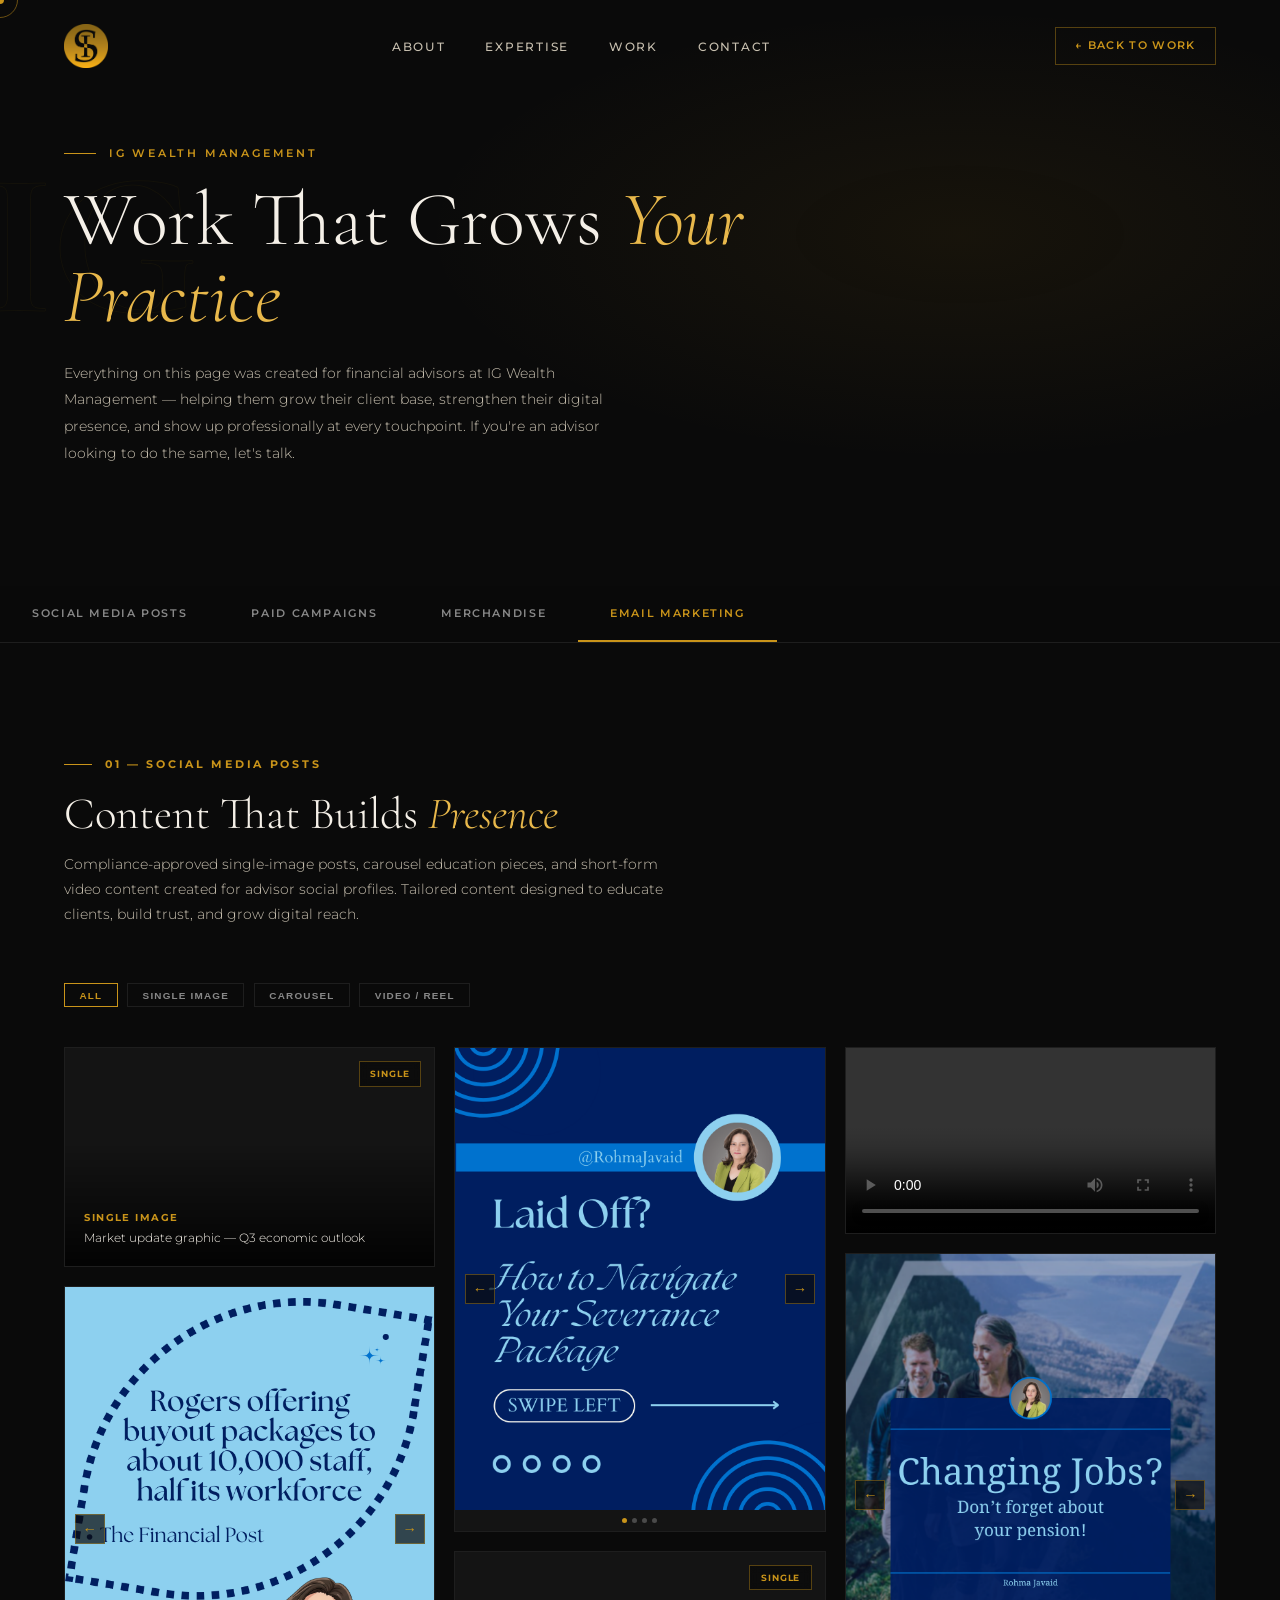
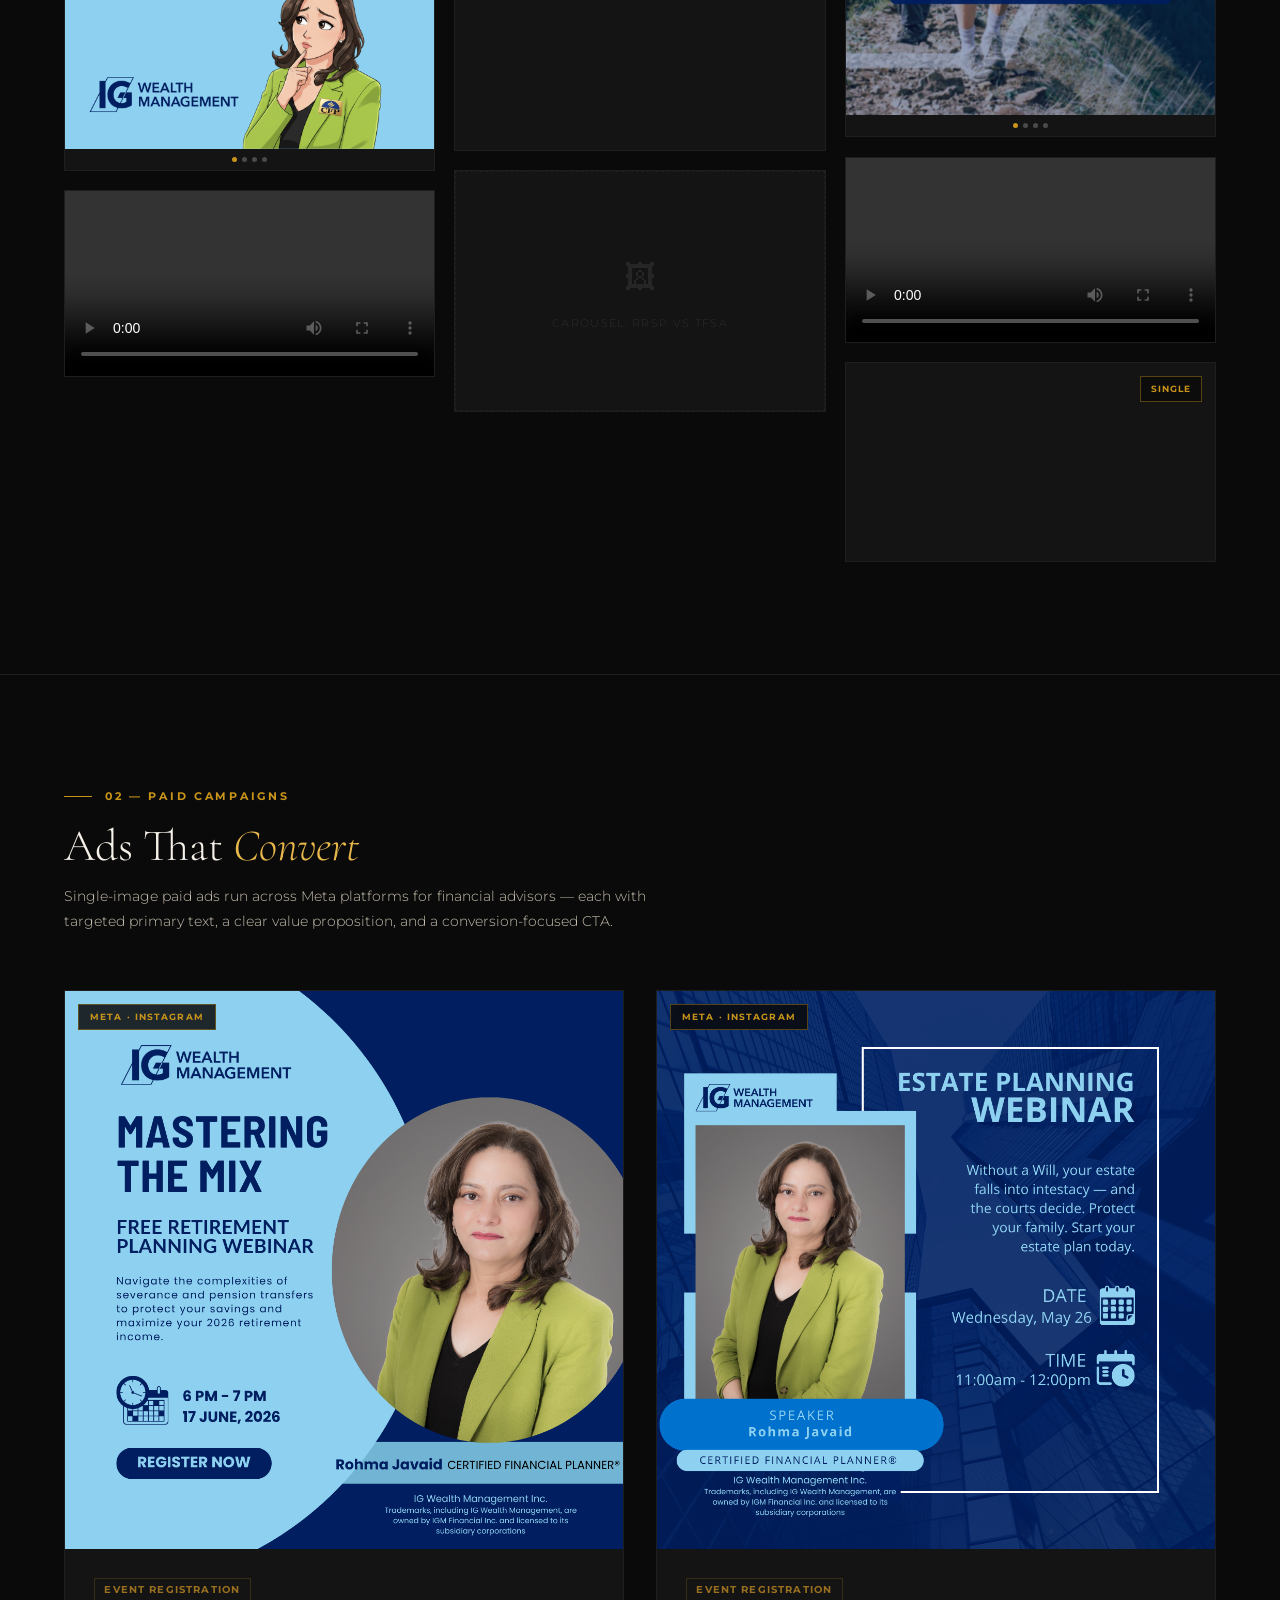
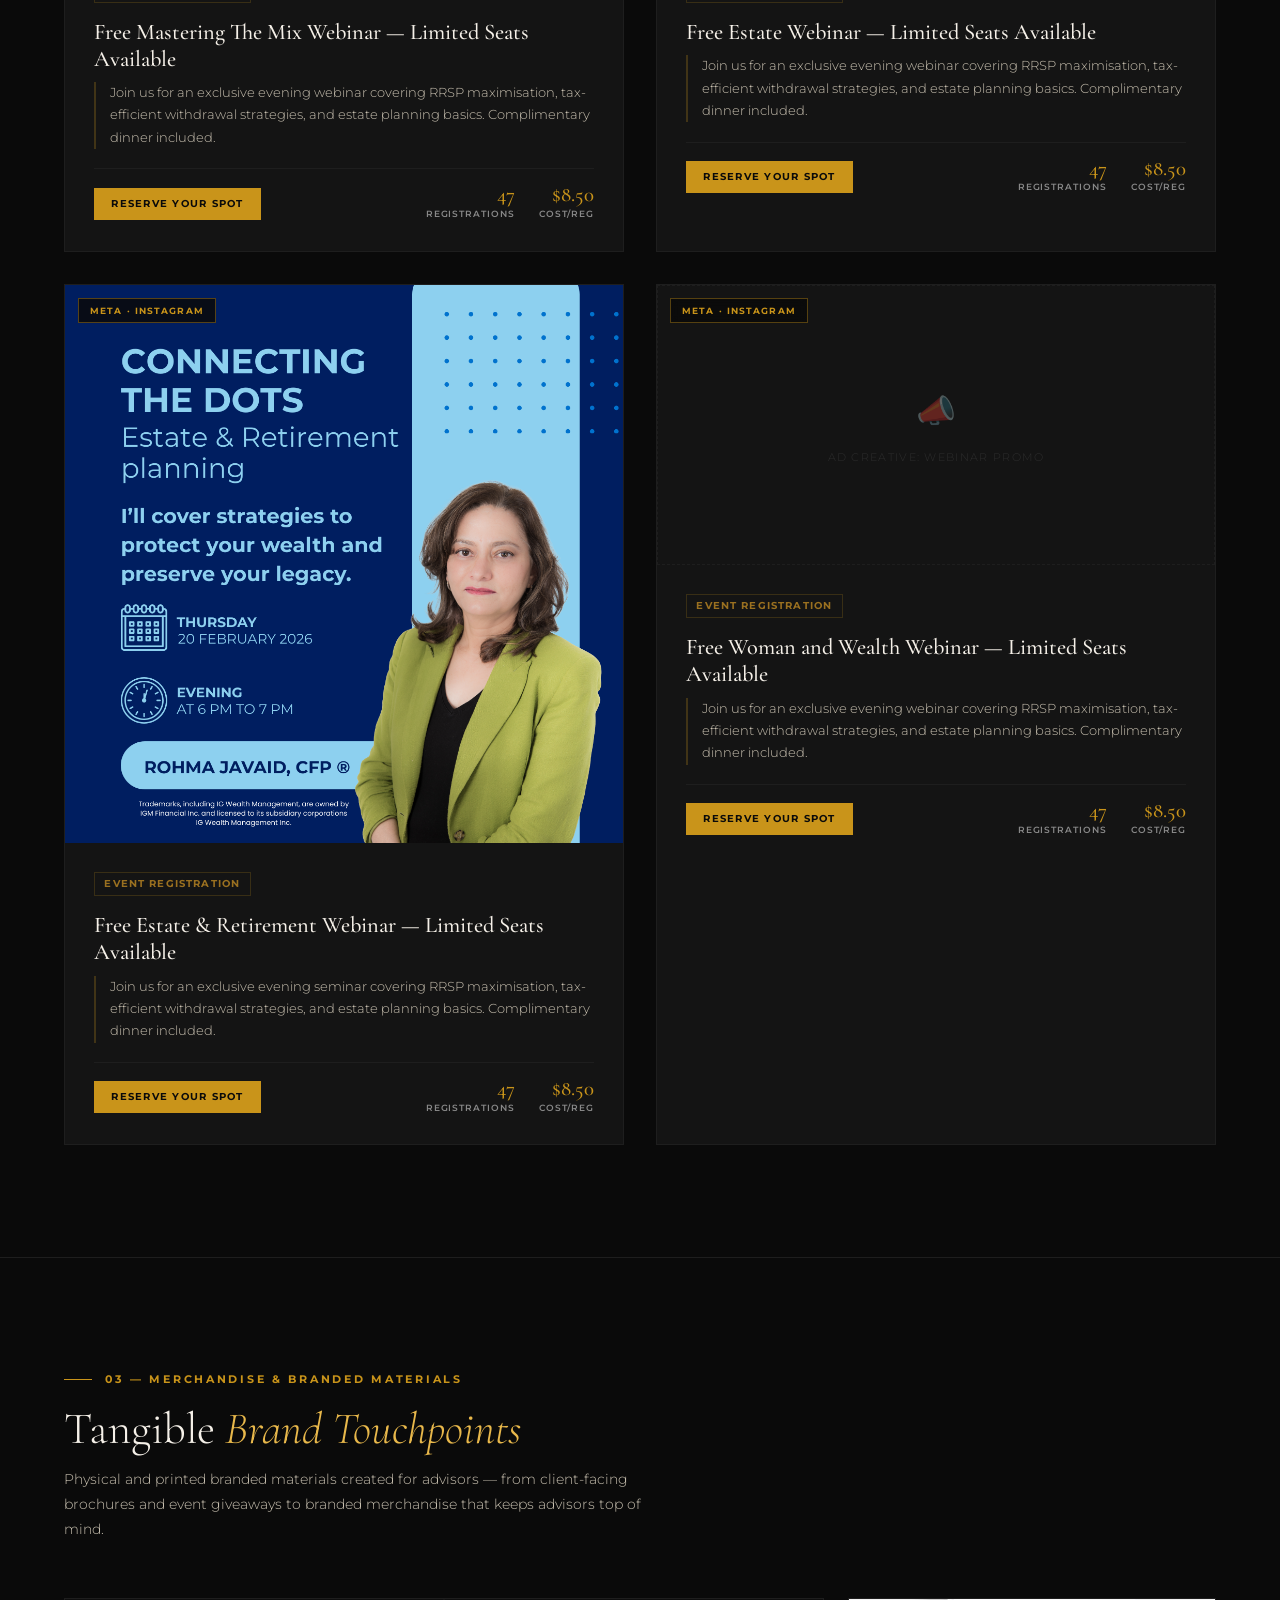
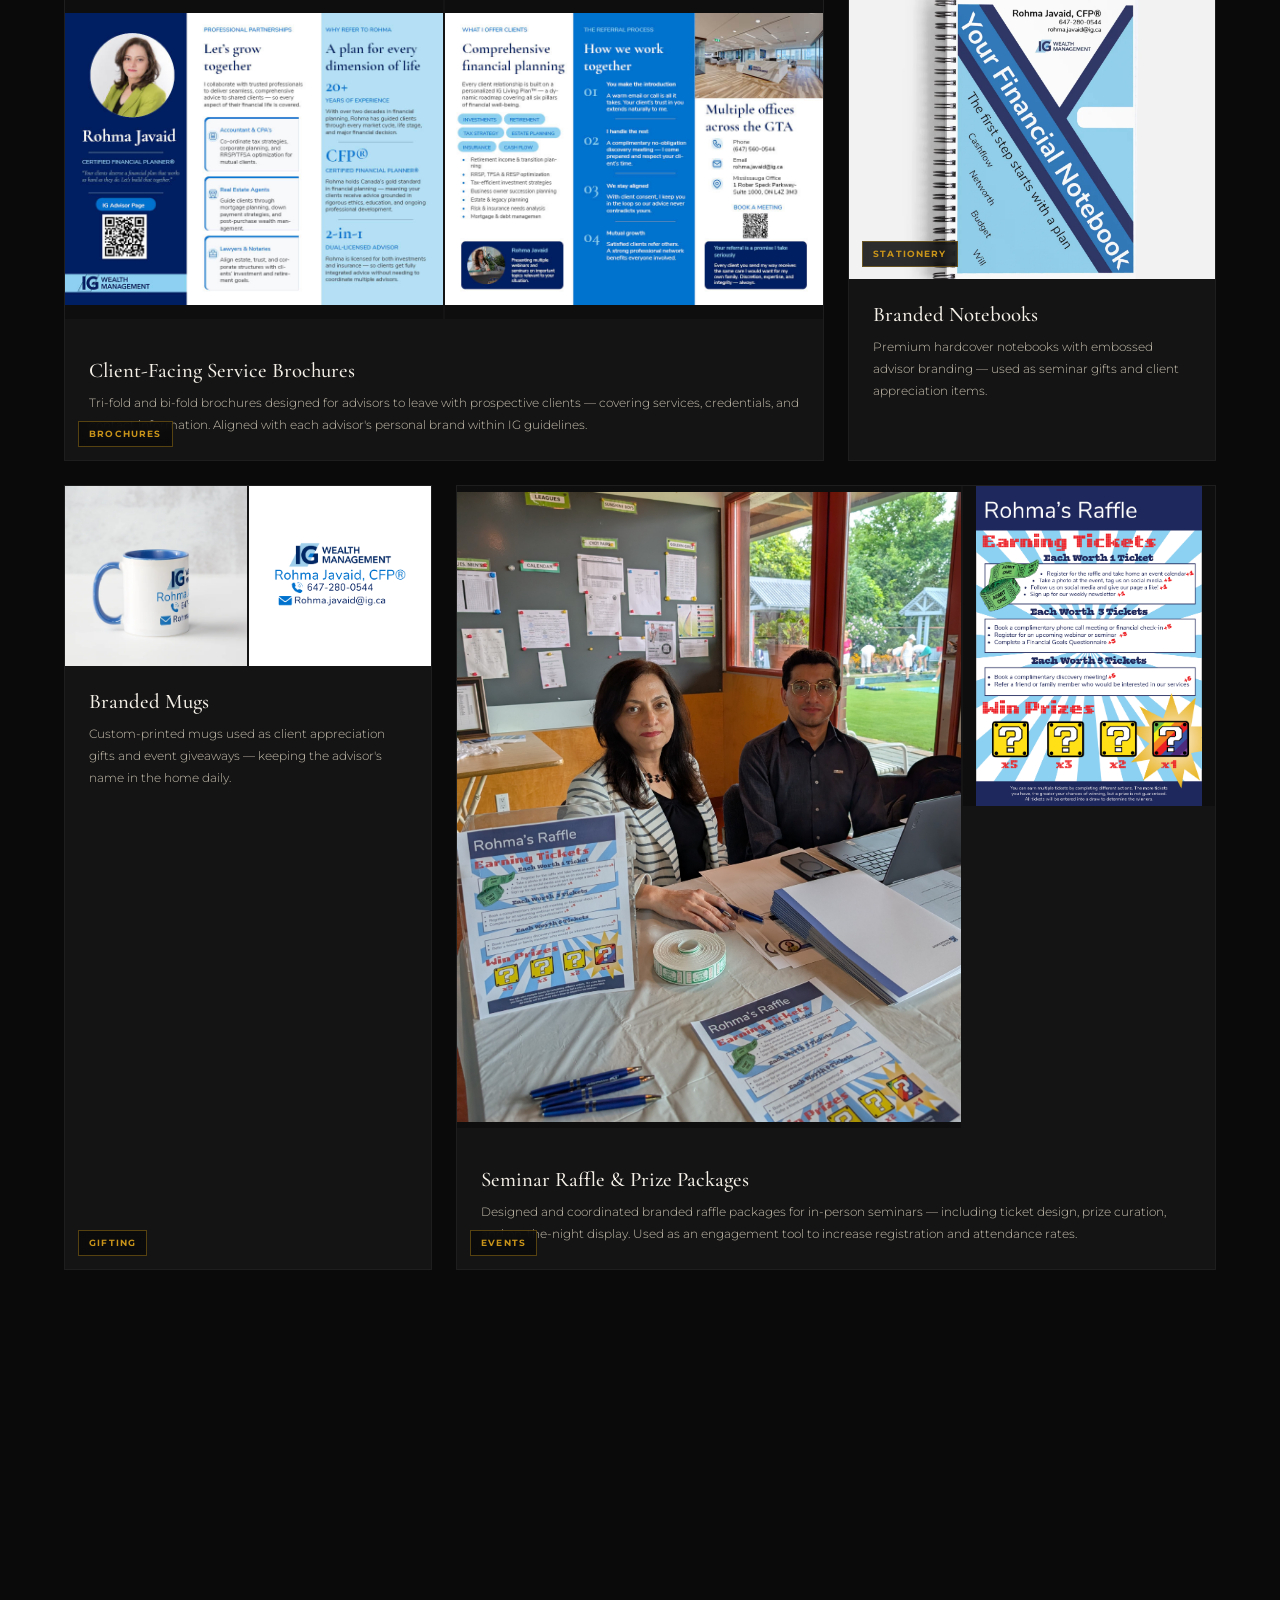
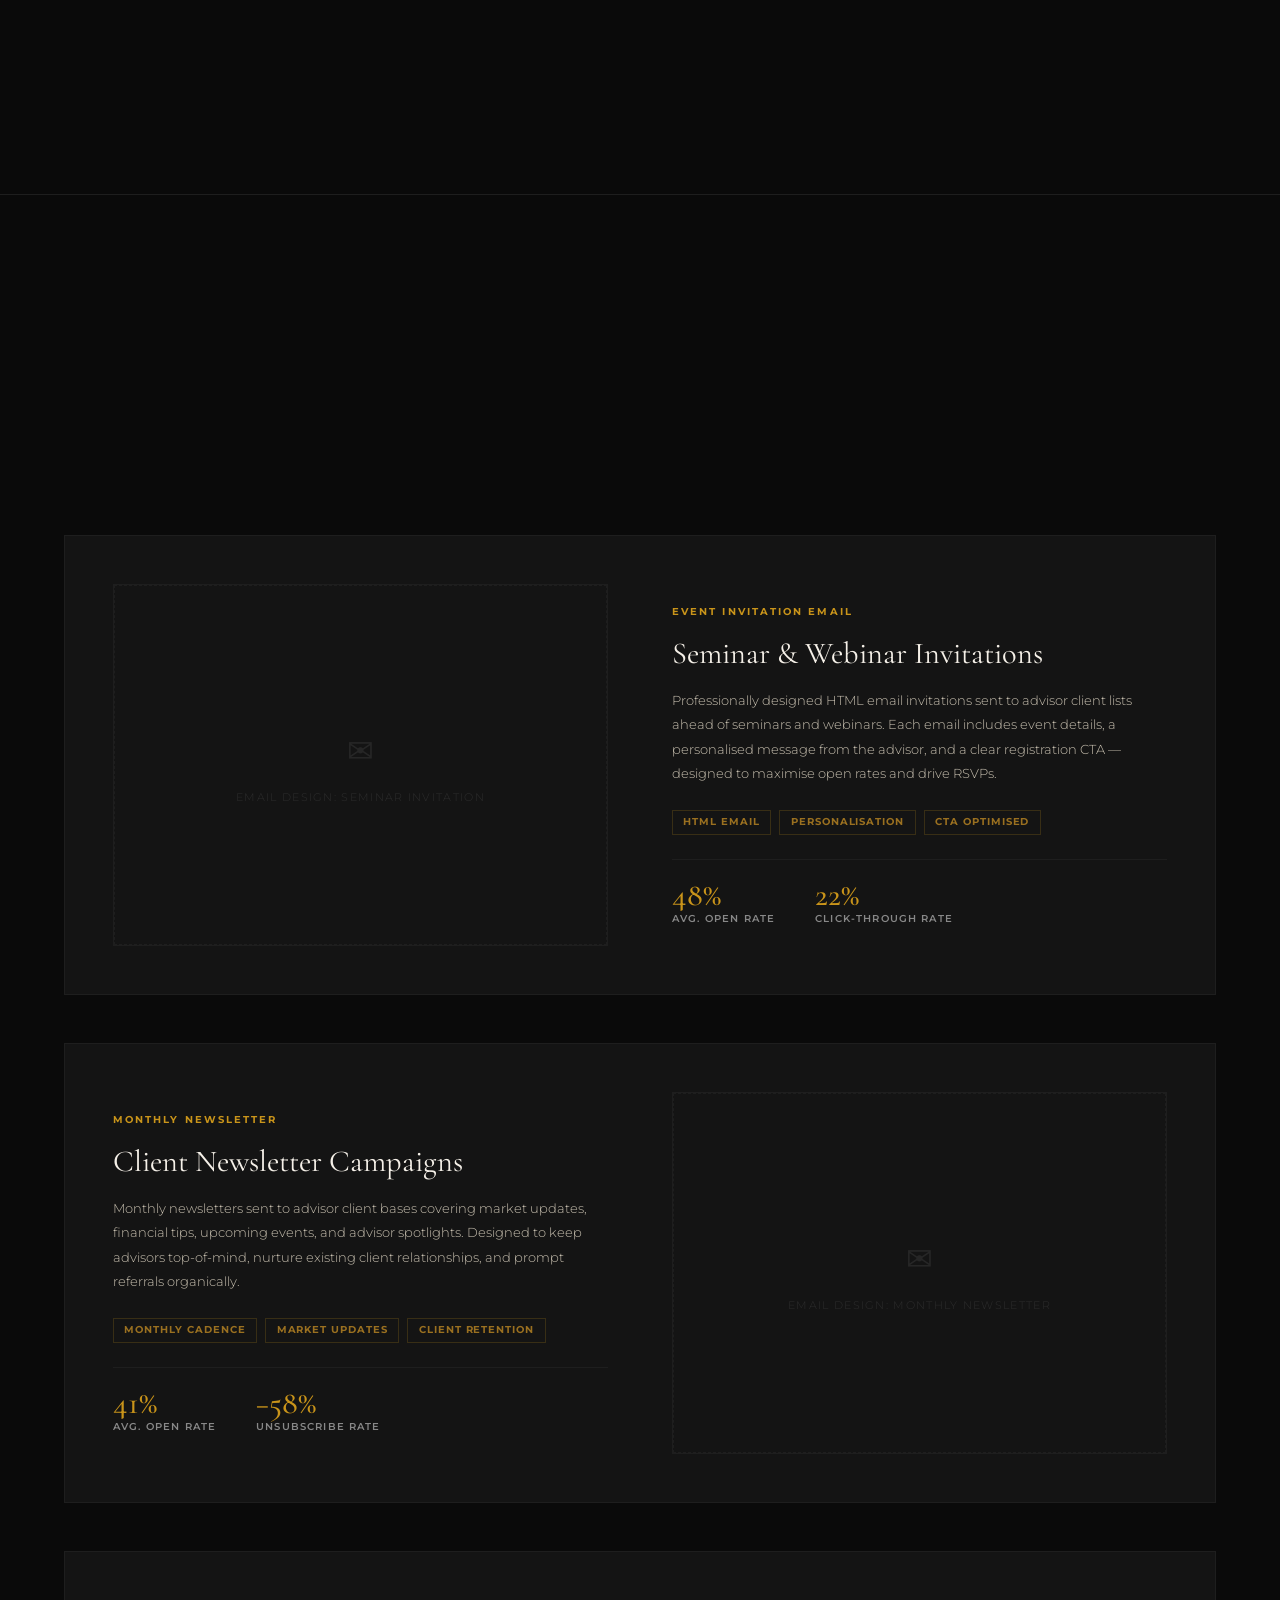
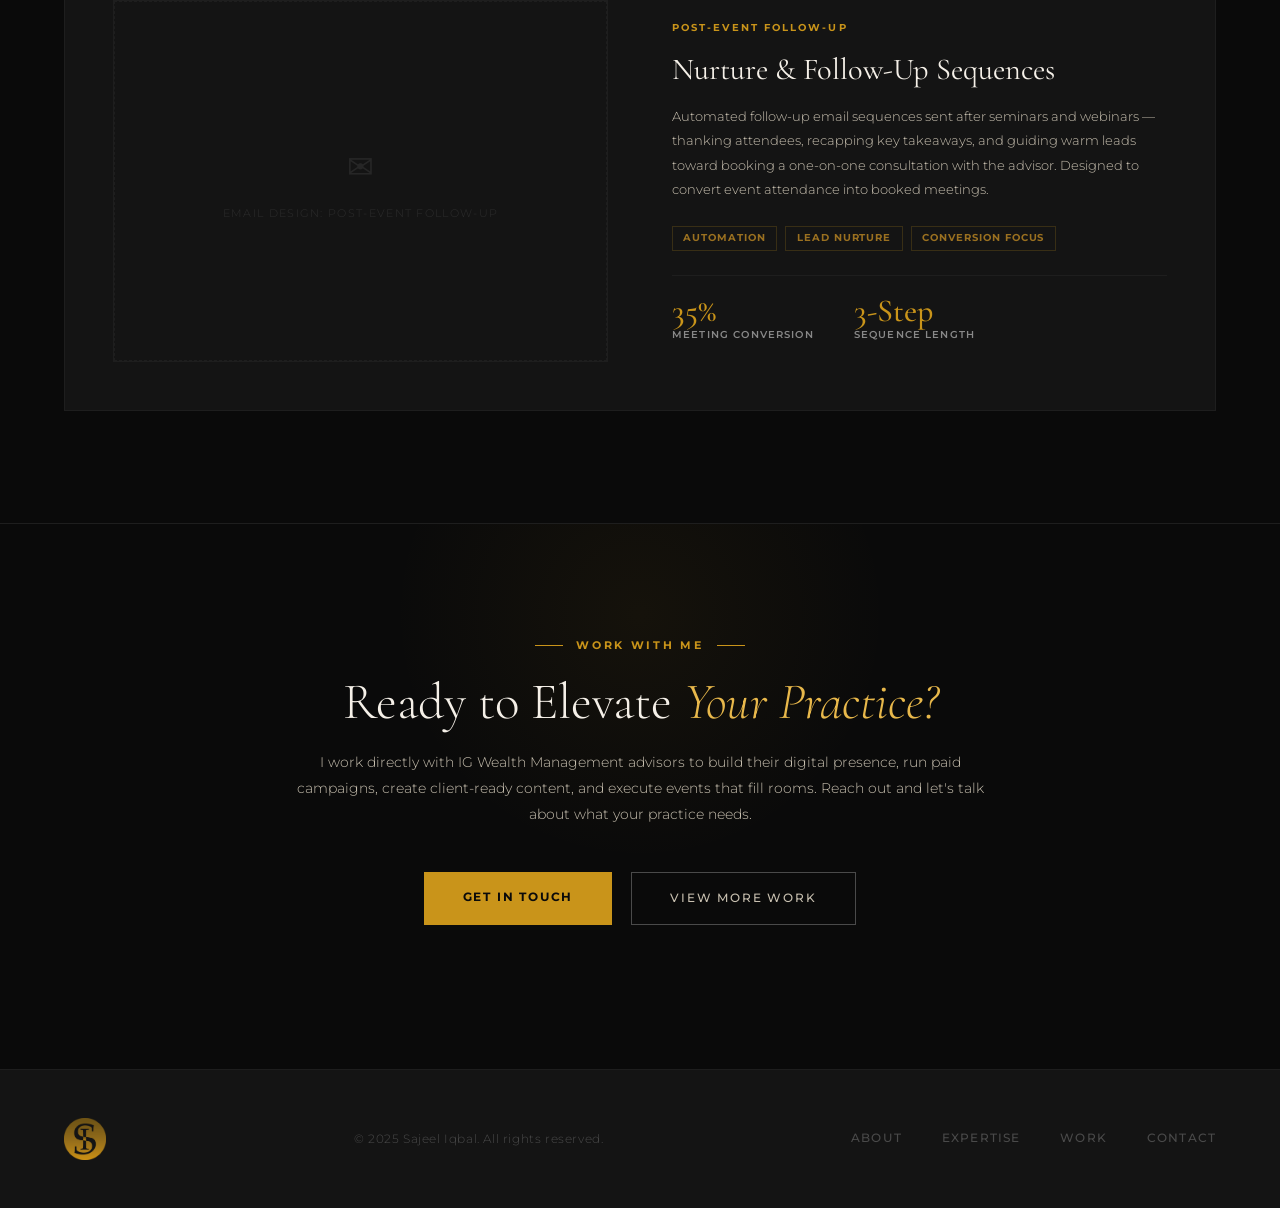
==== IG-Projects.html @ f8878f43 "Update IG-Projects.html" ====
<!DOCTYPE html>
<html lang="en">
<head>
  <meta charset="UTF-8" />
  <meta name="viewport" content="width=device-width, initial-scale=1.0" />
  <title>IG Wealth Management — Sajeel Iqbal</title>
  <link rel="preconnect" href="https://fonts.googleapis.com" />
  <link rel="preconnect" href="https://fonts.gstatic.com" crossorigin />
  <link href="https://fonts.googleapis.com/css2?family=Cormorant+Garamond:ital,wght@0,300;0,400;0,500;0,600;0,700;1,300;1,400;1,500&family=Montserrat:wght@300;400;500;600;700&display=swap" rel="stylesheet" />
  <style>
    /* =============================================
       IG WEALTH — PAGE VARIABLES & RESET
       ============================================= */
    :root {
      --gold: #C9941A;
      --gold-light: #E8B84B;
      --gold-muted: #9A7020;
      --black: #0A0A0A;
      --black-card: #141414;
      --black-border: #1E1E1E;
      --grey-mid: #4A4A4A;
      --grey-light: #888888;
      --white: #F5F0E8;
      --white-dim: #C8C0B0;
      --font-display: 'Cormorant Garamond', Georgia, serif;
      --font-body: 'Montserrat', sans-serif;
      --ease: cubic-bezier(0.25, 0.46, 0.45, 0.94);
      --glow: 0 0 40px rgba(201, 148, 26, 0.12);
    }

    *, *::before, *::after { box-sizing: border-box; margin: 0; padding: 0; }
    html { scroll-behavior: smooth; }
    body {
      background: var(--black);
      color: var(--white);
      font-family: var(--font-body);
      font-weight: 300;
      line-height: 1.7;
      overflow-x: hidden;
      cursor: none;
    }
    a { text-decoration: none; color: inherit; }
    em { font-style: italic; color: var(--gold-light); }
    img { display: block; max-width: 100%; }

    /* =============================================
       CURSOR
       ============================================= */
    .cursor {
      position: fixed; width: 8px; height: 8px;
      background: var(--gold); border-radius: 50%;
      pointer-events: none; z-index: 9999;
      transform: translate(-50%,-50%);
      transition: width .2s, height .2s, background .2s;
    }
    .cursor--hover { width: 14px; height: 14px; background: var(--gold-light); }
    .cursor-follower {
      position: fixed; width: 36px; height: 36px;
      border: 1px solid rgba(201,148,26,.5); border-radius: 50%;
      pointer-events: none; z-index: 9998;
      transform: translate(-50%,-50%);
      transition: border-color .3s, width .3s, height .3s;
    }
    .follower--hover { border-color: var(--gold); width: 48px; height: 48px; }

    /* =============================================
       NAV
       ============================================= */
    .nav {
      position: fixed; top: 0; left: 0; right: 0; z-index: 100;
      display: flex; align-items: center; justify-content: space-between;
      padding: 1.5rem 4rem;
      transition: padding .4s var(--ease), background .4s;
    }
    .nav--scrolled {
      background: rgba(10,10,10,.95);
      backdrop-filter: blur(12px);
      padding: 1rem 4rem;
      border-bottom: 1px solid var(--black-border);
    }
    .nav-logo img { width: 44px; height: 44px; object-fit: contain; }
    .nav-links { display: flex; gap: 2.5rem; list-style: none; }
    .nav-link {
      font-size: .72rem; font-weight: 500;
      letter-spacing: .15em; text-transform: uppercase;
      color: var(--white-dim); transition: color .3s;
      position: relative;
    }
    .nav-link::after {
      content: ''; position: absolute; left: 0; bottom: -4px;
      width: 0; height: 1px; background: var(--gold);
      transition: width .3s;
    }
    .nav-link:hover { color: var(--gold); }
    .nav-link:hover::after { width: 100%; }
    .nav-back {
      display: flex; align-items: center; gap: .6rem;
      font-size: .7rem; font-weight: 600;
      letter-spacing: .12em; text-transform: uppercase;
      color: var(--gold); border: 1px solid rgba(201,148,26,.4);
      padding: .5rem 1.2rem; transition: .3s var(--ease); cursor: none;
    }
    .nav-back:hover { background: var(--gold); color: var(--black); }

    /* =============================================
       HERO
       ============================================= */
    .hero {
      min-height: 60vh; display: flex; align-items: flex-end;
      padding: 9rem 4rem 5rem; position: relative; overflow: hidden;
    }
    .hero::before {
      content: '';
      position: absolute; inset: 0;
      background:
        radial-gradient(ellipse 60% 55% at 75% 40%, rgba(201,148,26,.07) 0%, transparent 70%),
        linear-gradient(to bottom, transparent 40%, var(--black) 100%);
    }
    .hero-bg-word {
      position: absolute; top: 42%; left: -1rem;
      transform: translateY(-50%);
      font-family: var(--font-display);
      font-size: clamp(7rem,16vw,16rem);
      font-weight: 700; color: transparent;
      -webkit-text-stroke: 1px rgba(201,148,26,.05);
      letter-spacing: -.02em;
      user-select: none; pointer-events: none; white-space: nowrap;
    }
    .hero-content { position: relative; z-index: 2; max-width: 800px; }
    .hero-eyebrow {
      display: flex; align-items: center; gap: .8rem;
      font-size: .7rem; font-weight: 600;
      letter-spacing: .25em; text-transform: uppercase;
      color: var(--gold); margin-bottom: 1.2rem;
    }
    .hero-eyebrow::before { content: ''; width: 32px; height: 1px; background: var(--gold); }
    .hero-title {
      font-family: var(--font-display);
      font-size: clamp(3rem, 6vw, 6.5rem);
      font-weight: 300; line-height: 1.0;
      color: var(--white); margin-bottom: 1.5rem;
    }
    .hero-sub {
      font-size: .9rem; color: var(--white-dim);
      line-height: 1.85; max-width: 580px; margin-bottom: 2.5rem;
    }

    /* =============================================
       SECTION NAV (sticky tabs)
       ============================================= */
    .section-tabs {
      position: sticky; top: 64px; z-index: 50;
      background: rgba(10,10,10,.97);
      backdrop-filter: blur(12px);
      border-bottom: 1px solid var(--black-border);
      display: flex; gap: 0; overflow-x: auto;
      scrollbar-width: none;
    }
    .section-tabs::-webkit-scrollbar { display: none; }
    .tab-link {
      flex-shrink: 0;
      padding: 1.1rem 2rem;
      font-size: .68rem; font-weight: 600;
      letter-spacing: .15em; text-transform: uppercase;
      color: var(--grey-light);
      border-bottom: 2px solid transparent;
      transition: color .3s, border-color .3s;
      cursor: none; white-space: nowrap;
    }
    .tab-link:hover, .tab-link.active {
      color: var(--gold); border-bottom-color: var(--gold);
    }

    /* =============================================
       SHARED SECTION STYLES
       ============================================= */
    .page-section {
      padding: 7rem 4rem;
      max-width: 1400px; margin: 0 auto;
    }
    .page-section + .page-section {
      border-top: 1px solid var(--black-border);
    }
    .section-header { margin-bottom: 3.5rem; }
    .section-label {
      font-size: .68rem; font-weight: 700;
      letter-spacing: .25em; text-transform: uppercase;
      color: var(--gold); margin-bottom: 1rem;
      display: flex; align-items: center; gap: .8rem;
    }
    .section-label::before { content: ''; width: 28px; height: 1px; background: var(--gold); }
    .section-title {
      font-family: var(--font-display);
      font-size: clamp(2rem, 3.5vw, 3.5rem);
      font-weight: 300; color: var(--white); line-height: 1.1;
      margin-bottom: .8rem;
    }
    .section-desc {
      font-size: .85rem; color: var(--white-dim);
      line-height: 1.85; max-width: 600px;
    }

    /* Fade-up animation */
    .reveal {
      opacity: 0; transform: translateY(36px);
      transition: opacity .7s var(--ease), transform .7s var(--ease);
    }
    .reveal.visible { opacity: 1; transform: translateY(0); }

    /* =============================================
       1. SOCIAL MEDIA POSTS
       ============================================= */
    /* Filter bar */
    .post-filters {
      display: flex; gap: .6rem; flex-wrap: wrap; margin-bottom: 2.5rem;
    }
    .pf-btn {
      font-size: .62rem; font-weight: 700;
      letter-spacing: .12em; text-transform: uppercase;
      padding: .35rem .9rem;
      border: 1px solid var(--black-border);
      color: var(--grey-light); background: transparent;
      transition: .3s var(--ease); cursor: none;
    }
    .pf-btn.active, .pf-btn:hover {
      border-color: var(--gold); color: var(--gold);
    }

    /* Masonry-style grid */
    .posts-grid {
      columns: 3; column-gap: 1.2rem;
    }
    .post-item {
      break-inside: avoid; margin-bottom: 1.2rem;
      background: var(--black-card);
      border: 1px solid var(--black-border);
      overflow: hidden; position: relative;
      transition: border-color .3s, box-shadow .3s, transform .3s var(--ease);
    }
    .post-item:hover {
      border-color: rgba(201,148,26,.35);
      box-shadow: var(--glow);
      transform: translateY(-3px);
    }
    .post-item img {
      width: 100%; object-fit: cover;
      transition: transform .5s var(--ease);
    }
    .post-item:hover img { transform: scale(1.04); }
.post-overlay {
  position: absolute; inset: 0;
  background: linear-gradient(to top, rgba(0,0,0,.85) 0%, transparent 55%);
  opacity: 0; transition: opacity .35s;
  display: flex; align-items: flex-end; padding: 1.2rem;
  pointer-events: none;
}

.post-video {
  position: relative;
}
.post-video video {
  position: relative;
  z-index: 1;
}

    .post-item:hover .post-overlay { opacity: 1; }
    .post-overlay-text {
      font-size: .72rem; color: var(--white); line-height: 1.5;
    }
    .post-overlay-tag {
      display: block; font-size: .6rem; font-weight: 700;
      letter-spacing: .15em; text-transform: uppercase;
      color: var(--gold); margin-bottom: .3rem;
    }
    .post-type-badge {
      position: absolute; top: .8rem; right: .8rem;
      font-size: .58rem; font-weight: 700;
      letter-spacing: .1em; text-transform: uppercase;
      padding: .25rem .65rem;
      background: rgba(10,10,10,.8);
      border: 1px solid rgba(201,148,26,.4);
      color: var(--gold); backdrop-filter: blur(4px);
    }

    /* Carousel within posts */
    .post-carousel { position: relative; overflow: hidden; }
    .post-carousel-track { display: flex; transition: transform .45s var(--ease); }
    .post-carousel-track img { min-width: 100%; object-fit: cover; }
    .post-carousel-nav {
      position: absolute; top: 50%; transform: translateY(-50%);
      display: flex; justify-content: space-between;
      width: 100%; padding: 0 .6rem; pointer-events: none;
    }
    .pc-btn {
      pointer-events: all;
      background: rgba(10,10,10,.7); border: 1px solid rgba(201,148,26,.4);
      color: var(--gold); width: 30px; height: 30px;
      display: flex; align-items: center; justify-content: center;
      font-size: .9rem; cursor: none; transition: .2s;
    }
    .pc-btn:hover { background: var(--gold); color: var(--black); }
    .post-carousel-dots {
      display: flex; justify-content: center; gap: 5px;
      padding: .5rem 0; background: var(--black-card);
    }
    .pcd { width: 5px; height: 5px; border-radius: 50%;
      background: var(--grey-mid); border: none; cursor: none;
      transition: background .2s;
    }
    .pcd.active { background: var(--gold); }

    /* Video post */
    .post-video video {
      width: 100%; display: block;
      max-height: 700px; object-fit: contain; background: #000;
    }

    /* =============================================
       2. PAID CAMPAIGNS
       ============================================= */
    .ads-grid {
      display: grid; grid-template-columns: repeat(2, 1fr); gap: 2rem;
    }
    .ad-card {
      background: var(--black-card);
      border: 1px solid var(--black-border);
      overflow: hidden; position: relative;
      transition: border-color .3s, box-shadow .3s, transform .3s var(--ease);
    }
    .ad-card:hover {
      border-color: rgba(201,148,26,.4);
      box-shadow: var(--glow); transform: translateY(-4px);
    }
    .ad-image-wrap {
      position: relative; overflow: hidden;
    }
    .ad-image-wrap img {
      width: 100%; object-fit: cover;
      max-height: 620px;
      transition: transform .5s var(--ease);
    }
    .ad-card:hover .ad-image-wrap img { transform: scale(1.03); }
    .ad-platform-badge {
      position: absolute; top: .8rem; left: .8rem;
      font-size: .58rem; font-weight: 700;
      letter-spacing: .12em; text-transform: uppercase;
      padding: .25rem .7rem;
      background: rgba(10,10,10,.85);
      border: 1px solid rgba(201,148,26,.4);
      color: var(--gold); backdrop-filter: blur(4px);
    }
    .ad-body { padding: 1.8rem; }
    .ad-meta {
      display: flex; gap: .6rem; align-items: center;
      margin-bottom: 1rem;
    }
    .ad-objective {
      font-size: .6rem; font-weight: 700;
      letter-spacing: .12em; text-transform: uppercase;
      color: var(--gold-muted); border: 1px solid rgba(201,148,26,.2);
      padding: .2rem .6rem;
    }
    .ad-title {
      font-family: var(--font-display);
      font-size: 1.4rem; font-weight: 500;
      color: var(--white); margin-bottom: .6rem; line-height: 1.2;
    }
    .ad-primary {
      font-size: .8rem; color: var(--white-dim);
      line-height: 1.75; margin-bottom: 1.2rem;
      border-left: 2px solid rgba(201,148,26,.25);
      padding-left: .9rem;
    }
    .ad-cta-wrap {
      display: flex; align-items: center; justify-content: space-between;
      border-top: 1px solid var(--black-border); padding-top: 1rem;
    }
    .ad-cta-btn {
      font-size: .65rem; font-weight: 700;
      letter-spacing: .12em; text-transform: uppercase;
      padding: .45rem 1.1rem;
      background: var(--gold); color: var(--black);
      transition: background .3s;
    }
    .ad-cta-btn:hover { background: var(--gold-light); }
    .ad-results {
      display: flex; gap: 1.5rem;
    }
    .ad-result-item { text-align: right; }
    .ad-result-val {
      font-family: var(--font-display);
      font-size: 1.3rem; font-weight: 500;
      color: var(--gold); line-height: 1;
    }
    .ad-result-lbl {
      font-size: .58rem; font-weight: 600;
      letter-spacing: .1em; text-transform: uppercase;
      color: var(--grey-light);
    }

    /* =============================================
       3. WEBINARS & SEMINARS
       ============================================= */
    .events-list {
      display: flex; flex-direction: column; gap: 2rem;
    }
    .event-card {
      display: grid; grid-template-columns: auto 1fr auto;
      gap: 2.5rem; align-items: start;
      background: var(--black-card);
      border: 1px solid var(--black-border);
      padding: 2.5rem;
      transition: border-color .3s, box-shadow .3s;
      position: relative; overflow: hidden;
    }
    .event-card::before {
      content: '';
      position: absolute; top: 0; left: 0;
      width: 3px; height: 0;
      background: var(--gold);
      transition: height .4s var(--ease);
    }
    .event-card:hover { border-color: rgba(201,148,26,.3); box-shadow: var(--glow); }
    .event-card:hover::before { height: 100%; }
    .event-date-block {
      text-align: center; min-width: 64px;
    }
    .event-month {
      font-size: .62rem; font-weight: 700;
      letter-spacing: .15em; text-transform: uppercase;
      color: var(--gold); margin-bottom: .2rem;
    }
    .event-day {
      font-family: var(--font-display);
      font-size: 2.8rem; font-weight: 500;
      color: var(--white); line-height: 1;
    }
    .event-year {
      font-size: .65rem; color: var(--grey-light); margin-top: .2rem;
    }
    .event-info {}
    .event-type-tag {
      display: inline-block;
      font-size: .6rem; font-weight: 700;
      letter-spacing: .12em; text-transform: uppercase;
      color: var(--gold-muted); border: 1px solid rgba(201,148,26,.2);
      padding: .2rem .6rem; margin-bottom: .7rem;
    }
    .event-title {
      font-family: var(--font-display);
      font-size: 1.7rem; font-weight: 400;
      color: var(--white); line-height: 1.15; margin-bottom: .6rem;
    }
    .event-desc {
      font-size: .82rem; color: var(--white-dim); line-height: 1.8;
      margin-bottom: 1rem;
    }
    .event-tags { display: flex; flex-wrap: wrap; gap: .5rem; }
    .event-tag {
      font-size: .6rem; font-weight: 600;
      letter-spacing: .08em; text-transform: uppercase;
      color: var(--grey-light);
      border: 1px solid var(--black-border); padding: .2rem .6rem;
    }
    .event-stats {
      display: flex; flex-direction: column; gap: 1rem;
      text-align: right; min-width: 120px;
    }
    .event-stat-num {
      font-family: var(--font-display);
      font-size: 1.8rem; font-weight: 500;
      color: var(--gold); line-height: 1;
    }
    .event-stat-lbl {
      font-size: .6rem; font-weight: 600;
      letter-spacing: .12em; text-transform: uppercase;
      color: var(--grey-light);
    }
    /* Event media strip */
    .event-media {
      grid-column: 1 / -1;
      display: flex; gap: .8rem; overflow-x: auto;
      padding-top: 1.5rem; margin-top: 1.5rem;
      border-top: 1px solid var(--black-border);
      scrollbar-width: thin; scrollbar-color: var(--gold) var(--black-border);
    }
    .event-media-thumb {
      flex-shrink: 0; width: 180px; height: 120px;
      object-fit: cover; overflow: hidden;
      border: 1px solid var(--black-border);
      transition: border-color .3s;
    }
    .event-media-thumb img {
      width: 100%; height: 100%; object-fit: cover;
      transition: transform .4s var(--ease);
    }
    .event-media-thumb:hover { border-color: var(--gold); }
    .event-media-thumb:hover img { transform: scale(1.06); }
    /* Video thumb in event */
    .event-media-video {
      flex-shrink: 0; width: 213px; height: 120px;
      overflow: hidden; border: 1px solid var(--black-border);
      position: relative; background: #000;
    }
    .event-media-video video {
      width: 100%; height: 100%; object-fit: cover;
    }

    /* =============================================
       4. MERCHANDISE
       ============================================= */
    .merch-grid {
      display: grid; grid-template-columns: repeat(3, 1fr); gap: 1.5rem;
    }
    .merch-card {
      background: var(--black-card);
      border: 1px solid var(--black-border);
      overflow: hidden;
      transition: border-color .3s, box-shadow .3s, transform .35s var(--ease);
      position: relative;
    }
    .merch-card:hover {
      border-color: rgba(201,148,26,.4);
      box-shadow: var(--glow); transform: translateY(-5px);
    }
    .merch-card--wide { grid-column: span 2; }
    .merch-img-wrap {
      position: relative; overflow: hidden; background: #0e0e0e;
    }
    .merch-img-wrap img {
      width: 100%; object-fit: cover;
      max-height: 280px;
      transition: transform .5s var(--ease);
    }
    .merch-card--wide .merch-img-wrap img { max-height: 320px; }
    .merch-card:hover .merch-img-wrap img { transform: scale(1.05); }
    .merch-category {
      position: absolute; bottom: .8rem; left: .8rem;
      font-size: .58rem; font-weight: 700;
      letter-spacing: .12em; text-transform: uppercase;
      padding: .25rem .65rem;
      background: rgba(10,10,10,.85); backdrop-filter: blur(4px);
      border: 1px solid rgba(201,148,26,.4); color: var(--gold);
    }
    .merch-body { padding: 1.5rem; }
    .merch-name {
      font-family: var(--font-display);
      font-size: 1.3rem; font-weight: 500;
      color: var(--white); margin-bottom: .5rem; line-height: 1.2;
    }
    .merch-desc {
      font-size: .78rem; color: var(--white-dim); line-height: 1.75;
    }
    /* Multi-image merch */
    .merch-gallery {
      display: grid; gap: 2px;
    }
    .merch-gallery--2 { grid-template-columns: 1fr 1fr; }
    .merch-gallery--3 { grid-template-columns: 2fr 1fr; grid-template-rows: 1fr 1fr; }
    .merch-gallery--3 .mg-main { grid-row: span 2; }
    .merch-gallery img {
      width: 100%; height: 180px; object-fit: cover;
      transition: transform .4s var(--ease);
    }
.merch-card--wide .merch-gallery img {
  height: 320px;
  object-fit: contain;
  background: #0e0e0e;
}
.merch-card--wide .merch-body {
  margin-top: 1rem;
}
    .merch-gallery .mg-main img { height: 100%; }
    .merch-card:hover .merch-gallery img { transform: scale(1.04); }

    /* =============================================
       PLACEHOLDER
       ============================================= */
    .placeholder-block {
      background: var(--black-card);
      border: 1px dashed var(--black-border);
      display: flex; flex-direction: column;
      align-items: center; justify-content: center;
      gap: .6rem; color: var(--grey-mid);
      min-height: 200px;
    }
    .ph-icon { font-size: 2rem; opacity: .35; }
    .ph-text {
      font-size: .68rem; letter-spacing: .12em;
      text-transform: uppercase; opacity: .45;
    }

    /* =============================================
       FOOTER
       ============================================= */
    .footer {
      background: var(--black-card);
      border-top: 1px solid var(--black-border);
      padding: 3rem 4rem; margin-top: 2rem;
    }
    .footer-inner {
      max-width: 1400px; margin: 0 auto;
      display: flex; align-items: center;
      justify-content: space-between; flex-wrap: wrap; gap: 2rem;
    }
    .footer-logo { width: 42px; opacity: .8; }
    .footer-copy { font-size: .75rem; color: var(--grey-mid); letter-spacing: .05em; }
    .footer-links { display: flex; gap: 2.5rem; }
    .footer-links a {
      font-size: .72rem; font-weight: 500;
      letter-spacing: .1em; text-transform: uppercase;
      color: var(--grey-mid); transition: color .3s;
    }
    .footer-links a:hover { color: var(--gold); }

    /* =============================================
       RESPONSIVE
       ============================================= */
    @media (max-width: 1100px) {
      .hero, .page-section { padding-left: 2rem; padding-right: 2rem; }
      .ads-grid { grid-template-columns: 1fr; }
      .merch-grid { grid-template-columns: repeat(2, 1fr); }
      .merch-card--wide { grid-column: span 2; }
      .posts-grid { columns: 2; }
      .event-card { grid-template-columns: auto 1fr; }
      .event-stats { display: none; }
      .nav { padding-left: 2rem; padding-right: 2rem; }
      .nav--scrolled { padding-left: 2rem; padding-right: 2rem; }
      .footer { padding: 2.5rem 2rem; }
    }
    @media (max-width: 700px) {
      .nav-links { display: none; }
      .posts-grid { columns: 1; }
      .merch-grid { grid-template-columns: 1fr; }
      .merch-card--wide { grid-column: span 1; }
      .event-card { grid-template-columns: 1fr; }
      .event-date-block { display: none; }
      .section-tabs { top: 56px; }
    }
  </style>
</head>
<body>

  <div class="cursor" id="cursor"></div>
  <div class="cursor-follower" id="cursor-follower"></div>

  <!-- NAV -->
  <nav class="nav" id="nav">
    <a href="index.html" class="nav-logo">
      <img src="img/Initials logo.png" alt="SI Logo" />
    </a>
    <ul class="nav-links">
      <li><a href="index.html#about" class="nav-link">About</a></li>
      <li><a href="index.html#expertise" class="nav-link">Expertise</a></li>
      <li><a href="index.html#work" class="nav-link">Work</a></li>
      <li><a href="index.html#contact" class="nav-link">Contact</a></li>
    </ul>
    <a href="index.html#work" class="nav-back">&#8592; Back to Work</a>
  </nav>

  <!-- HERO -->
  <header class="hero">
    <div class="hero-bg-word">IG</div>
    <div class="hero-content">
      <div class="hero-eyebrow">IG Wealth Management</div>
      <h1 class="hero-title">Work That Grows <em>Your Practice</em></h1>
      <p class="hero-sub">
        Everything on this page was created for financial advisors at IG Wealth Management — helping them grow their client base, strengthen their digital presence, and show up professionally at every touchpoint. If you're an advisor looking to do the same, let's talk.
      </p>
    </div>
  </header>

  <!-- STICKY SECTION TABS -->
  <nav class="section-tabs" id="section-tabs" aria-label="Page sections">
    <a href="#social-posts" class="tab-link active">Social Media Posts</a>
    <a href="#paid-campaigns" class="tab-link">Paid Campaigns</a>
   <!--  <a href="#events" class="tab-link">Webinars & Seminars</a> -->
    <a href="#merchandise" class="tab-link">Merchandise</a>
    <a href="#email-marketing" class="tab-link">Email Marketing</a>
  </nav>

  <!-- ═══════════════════════════════════════
       SECTION 1 — SOCIAL MEDIA POSTS
       ═══════════════════════════════════════ -->
  <section class="page-section" id="social-posts">
    <div class="section-header reveal">
      <div class="section-label">01 — Social Media Posts</div>
      <h2 class="section-title">Content That Builds <em>Presence</em></h2>
      <p class="section-desc">
       Compliance-approved single-image posts, carousel education pieces, and short-form video content created for advisor social profiles. Tailored content designed to educate clients, build trust, and grow digital reach.
      </p>
    </div>

    <!-- Filter buttons -->
    <div class="post-filters reveal">
      <button class="pf-btn active" data-filter="all">All</button>
      <button class="pf-btn" data-filter="single">Single Image</button>
      <button class="pf-btn" data-filter="carousel">Carousel</button>
      <button class="pf-btn" data-filter="video">Video / Reel</button>
    </div>

    <div class="posts-grid" id="posts-grid">

      <!-- ── SINGLE IMAGE POST ── -->
      <div class="post-item reveal" data-type="single">
        <div class="post-type-badge">Single</div>
        <img src="assets/ig-post-1.jpg" alt="Market Update Post"
             onerror="this.closest('.post-item').querySelector('.post-overlay').style.opacity='1';this.style.display='none';this.closest('.post-item').style.minHeight='220px';this.closest('.post-item').style.background='#141414'">
        <div class="post-overlay">
          <div class="post-overlay-text">
            <span class="post-overlay-tag">Single Image</span>
            Market update graphic — Q3 economic outlook
          </div>
        </div>
      </div>

      <!-- ── CAROUSEL POST ── -->
      <div class="post-item reveal" data-type="carousel">
        <div class="post-type-badge">Carousel</div>
        <div class="post-carousel" id="pc-1">
          <div class="post-carousel-track">
            <img src="img/rogers-carousel/1.png" alt="Slide 1"
                 onerror="this.closest('.post-carousel').innerHTML='<div class=\'placeholder-block\' style=\'min-height:280px\'><div class=\'ph-icon\'>🖼</div><div class=\'ph-text\'>Carousel: Retirement Planning Guide</div></div>'">
            <img src="img/rogers-carousel/2.png" alt="Slide 2">
            <img src="img/rogers-carousel/3.png" alt="Slide 3">
            <img src="img/rogers-carousel/4.png" alt="Slide 4">
            <img src="img/rogers-carousel/5.png" alt="Slide 5">
            <img src="img/rogers-carousel/6.png" alt="Slide 6">
          </div>
          <div class="post-carousel-nav">
            <button class="pc-btn pc-prev">&#8592;</button>
            <button class="pc-btn pc-next">&#8594;</button>
          </div>
          <div class="post-carousel-dots">
            <button class="pcd active"></button>
            <button class="pcd"></button>
            <button class="pcd"></button>
            <button class="pcd"></button>
          </div>
        </div>
        <div class="post-overlay">
          <div class="post-overlay-text">
            <span class="post-overlay-tag">Carousel · 6 slides</span>
            Pension planning on recent layoffs — swipeable education series
          </div>
        </div>
      </div>

      <!-- ── VIDEO / REEL ── -->
      <div class="post-item post-video reveal" data-type="video">
        <div class="post-type-badge">Reel</div>
        <video controls preload="metadata"
               onerror="this.closest('.post-item').innerHTML='<div class=\'placeholder-block\' style=\'min-height:300px\'><div class=\'ph-icon\'>▶</div><div class=\'ph-text\'>Video: Advisor Introduction Reel</div></div>'">
          <source src="img/Retirement Planning.mp4">
        </video>
        <div class="post-overlay">
          <div class="post-overlay-text">
            <span class="post-overlay-tag">Short Video</span>
            Advisor intro reel — personal branding content
          </div>
        </div>
      </div>

            <!-- ── CAROUSEL POST 2 ── -->
      <div class="post-item reveal" data-type="carousel">
        <div class="post-type-badge">Carousel</div>
        <div class="post-carousel" id="pc-1">
          <div class="post-carousel-track">
            <img src="img/laid-off-carousel/1.png" alt="Slide 1"
                 onerror="this.closest('.post-carousel').innerHTML='<div class=\'placeholder-block\' style=\'min-height:280px\'><div class=\'ph-icon\'>🖼</div><div class=\'ph-text\'>Carousel: Retirement Planning Guide</div></div>'">
            <img src="img/laid-off-carousel/2.png" alt="Slide 2">
            <img src="img/laid-off-carousel/3.png" alt="Slide 3">
            <img src="img/laid-off-carousel/4.png" alt="Slide 4">
            <img src="img/laid-off-carousel/5.png" alt="Slide 5">
            <img src="img/laid-off-carousel/6.png" alt="Slide 6">
            <img src="img/laid-off-carousel/7.png" alt="Slide 7">
            <img src="img/laid-off-carousel/8.png" alt="Slide 8">
            <img src="img/laid-off-carousel/9.png" alt="Slide 9">
            <img src="img/laid-off-carousel/10.png" alt="Slide 10">
          </div>
          <div class="post-carousel-nav">
            <button class="pc-btn pc-prev">&#8592;</button>
            <button class="pc-btn pc-next">&#8594;</button>
          </div>
          <div class="post-carousel-dots">
            <button class="pcd active"></button>
            <button class="pcd"></button>
            <button class="pcd"></button>
            <button class="pcd"></button>
          </div>
        </div>
        <div class="post-overlay">
          <div class="post-overlay-text">
            <span class="post-overlay-tag">Carousel · 10 slides</span>
            Dealing with a layoff — swipeable education series
          </div>
        </div>
      </div>

      <!-- ── SINGLE IMAGE POST ── -->
      <div class="post-item reveal" data-type="single">
        <div class="post-type-badge">Single</div>
        <img src="assets/ig-post-2.jpg" alt="Financial Tip Post"
             onerror="this.style.display='none';this.closest('.post-item').style.minHeight='200px'">
        <div class="post-overlay">
          <div class="post-overlay-text">
            <span class="post-overlay-tag">Single Image</span>
            Weekly financial tip — budgeting series
          </div>
        </div>
      </div>

      <!-- ── CAROUSEL POST ── -->
      <div class="post-item reveal" data-type="carousel">
        <div class="post-type-badge">Carousel</div>
        <div class="post-carousel" id="pc-2">
          <div class="post-carousel-track">
            <img src="assets/ig-carousel-2a.jpg" alt="Slide 1"
                 onerror="this.closest('.post-carousel').innerHTML='<div class=\'placeholder-block\' style=\'min-height:240px\'><div class=\'ph-icon\'>🖼</div><div class=\'ph-text\'>Carousel: RRSP vs TFSA</div></div>'">
            <img src="assets/ig-carousel-2b.jpg" alt="Slide 2">
            <img src="assets/ig-carousel-2c.jpg" alt="Slide 3">
          </div>
          <div class="post-carousel-nav">
            <button class="pc-btn pc-prev">&#8592;</button>
            <button class="pc-btn pc-next">&#8594;</button>
          </div>
          <div class="post-carousel-dots">
            <button class="pcd active"></button>
            <button class="pcd"></button>
            <button class="pcd"></button>
          </div>
        </div>
        <div class="post-overlay">
          <div class="post-overlay-text">
            <span class="post-overlay-tag">Carousel · 3 slides</span>
            RRSP vs TFSA breakdown
          </div>
        </div>
      </div>

      <!-- ── VIDEO ── -->
      <div class="post-item post-video reveal" data-type="video">
        <div class="post-type-badge">Video</div>
        <video controls preload="metadata"
               onerror="this.closest('.post-item').innerHTML='<div class=\'placeholder-block\' style=\'min-height:260px\'><div class=\'ph-icon\'>▶</div><div class=\'ph-text\'>Video: Market Outlook Short</div></div>'">
          <source src="assets/ig-reel-2.mp4">
        </video>
        <div class="post-overlay">
          <div class="post-overlay-text">
            <span class="post-overlay-tag">Short Video</span>
            Market outlook — monthly commentary clip
          </div>
        </div>
      </div>

            <!-- ── CAROUSEL POST 3 ── -->
      <div class="post-item reveal" data-type="carousel">
        <div class="post-type-badge">Carousel</div>
        <div class="post-carousel" id="pc-1">
          <div class="post-carousel-track">
            <img src="img/changing-job-carousel/1.png" alt="Slide 1"
                 onerror="this.closest('.post-carousel').innerHTML='<div class=\'placeholder-block\' style=\'min-height:280px\'><div class=\'ph-icon\'>🖼</div><div class=\'ph-text\'>Carousel: Retirement Planning Guide</div></div>'">
            <img src="img/changing-job-carousel/2.png" alt="Slide 2">
            <img src="img/changing-job-carousel/3.png" alt="Slide 3">
            <img src="img/changing-job-carousel/4.png" alt="Slide 4">
            <img src="img/changing-job-carousel/5.png" alt="Slide 5">
            <img src="img/changing-job-carousel/6.png" alt="Slide 6">
            <img src="img/changing-job-carousel/7.png" alt="Slide 7">
          </div>
          <div class="post-carousel-nav">
            <button class="pc-btn pc-prev">&#8592;</button>
            <button class="pc-btn pc-next">&#8594;</button>
          </div>
          <div class="post-carousel-dots">
            <button class="pcd active"></button>
            <button class="pcd"></button>
            <button class="pcd"></button>
            <button class="pcd"></button>
          </div>
        </div>
        <div class="post-overlay">
          <div class="post-overlay-text">
            <span class="post-overlay-tag">Carousel · 10 slides</span>
            Dealing with a transition — swipeable education series
          </div>
        </div>
      </div>

      <!-- ── VIDEO ── -->
      <div class="post-item post-video reveal" data-type="video">
        <div class="post-type-badge">Video</div>
        <video controls preload="metadata"
               onerror="this.closest('.post-item').innerHTML='<div class=\'placeholder-block\' style=\'min-height:260px\'><div class=\'ph-icon\'>▶</div><div class=\'ph-text\'>Video: Market Outlook Short</div></div>'">
          <source src="img/holidays-post.mp4">
        </video>
        <div class="post-overlay">
          <div class="post-overlay-text">
            <span class="post-overlay-tag">Short Video</span>
            Seasonal Post — year-end financial tips animation
          </div>
        </div>
      </div>

      <!-- ── SINGLE IMAGE ── -->
      <div class="post-item reveal" data-type="single">
        <div class="post-type-badge">Single</div>
        <img src="assets/ig-post-3.jpg" alt="Event Promo Post"
             onerror="this.style.display='none';this.closest('.post-item').style.minHeight='200px'">
        <div class="post-overlay">
          <div class="post-overlay-text">
            <span class="post-overlay-tag">Single Image</span>
            Seminar promo post — event announcement graphic
          </div>
        </div>
      </div>

    </div><!-- /posts-grid -->
  </section>

  <!-- ═══════════════════════════════════════
       SECTION 2 — PAID CAMPAIGNS
       ═══════════════════════════════════════ -->
  <section class="page-section" id="paid-campaigns">
    <div class="section-header reveal">
      <div class="section-label">02 — Paid Campaigns</div>
      <h2 class="section-title">Ads That <em>Convert</em></h2>
      <p class="section-desc">
        Single-image paid ads run across Meta platforms for financial advisors — each with targeted primary text, a clear value proposition, and a conversion-focused CTA.
      </p>
    </div>

    <div class="ads-grid">
      
      <!-- Mastering The Mix Webinar AD CARD -->
      <div class="ad-card reveal">
        <div class="ad-image-wrap">
          <div class="ad-platform-badge">Meta · Instagram</div>
          <img src="img/mastering-the-mix-ad.png" alt="Webinar Ad"
               onerror="this.closest('.ad-image-wrap').innerHTML='<div class=\'placeholder-block\' style=\'min-height:280px\'><div class=\'ph-icon\'>📣</div><div class=\'ph-text\'>Ad Creative: Webinar Promo</div></div><div class=\'ad-platform-badge\'>Meta · Instagram</div>'">
        </div>
        <div class="ad-body">
          <div class="ad-meta">
            <span class="ad-objective">Event Registration</span>
          </div>
          <div class="ad-title">Free Mastering The Mix Webinar — Limited Seats Available</div>
          <div class="ad-primary">
            Join us for an exclusive evening webinar covering RRSP maximisation, tax-efficient withdrawal strategies, and estate planning basics. Complimentary dinner included.
          </div>
          <div class="ad-cta-wrap">
            <span class="ad-cta-btn">Reserve Your Spot</span>
            <div class="ad-results">
              <div class="ad-result-item">
                <div class="ad-result-val">47</div>
                <div class="ad-result-lbl">Registrations</div>
              </div>
              <div class="ad-result-item">
                <div class="ad-result-val">$8.50</div>
                <div class="ad-result-lbl">Cost/Reg</div>
              </div>
            </div>
          </div>
        </div>
      </div>

            <!-- Estate Planning Webinar AD CARD -->
      <div class="ad-card reveal">
        <div class="ad-image-wrap">
          <div class="ad-platform-badge">Meta · Instagram</div>
          <img src="img/estate-planning-ad.png" alt="Webinar Ad"
               onerror="this.closest('.ad-image-wrap').innerHTML='<div class=\'placeholder-block\' style=\'min-height:280px\'><div class=\'ph-icon\'>📣</div><div class=\'ph-text\'>Ad Creative: Webinar Promo</div></div><div class=\'ad-platform-badge\'>Meta · Instagram</div>'">
        </div>
        <div class="ad-body">
          <div class="ad-meta">
            <span class="ad-objective">Event Registration</span>
          </div>
          <div class="ad-title">Free Estate Webinar — Limited Seats Available</div>
          <div class="ad-primary">
            Join us for an exclusive evening webinar covering RRSP maximisation, tax-efficient withdrawal strategies, and estate planning basics. Complimentary dinner included.
          </div>
          <div class="ad-cta-wrap">
            <span class="ad-cta-btn">Reserve Your Spot</span>
            <div class="ad-results">
              <div class="ad-result-item">
                <div class="ad-result-val">47</div>
                <div class="ad-result-lbl">Registrations</div>
              </div>
              <div class="ad-result-item">
                <div class="ad-result-val">$8.50</div>
                <div class="ad-result-lbl">Cost/Reg</div>
              </div>
            </div>
          </div>
        </div>
      </div>

      <!-- Connecting the Dots Webinar AD CARD -->
      <div class="ad-card reveal">
        <div class="ad-image-wrap">
          <div class="ad-platform-badge">Meta · Instagram</div>
          <img src="img/connecting-the-dots-ad.png" alt="Webinar Ad"
               onerror="this.closest('.ad-image-wrap').innerHTML='<div class=\'placeholder-block\' style=\'min-height:280px\'><div class=\'ph-icon\'>📣</div><div class=\'ph-text\'>Ad Creative: Seminar Promo</div></div><div class=\'ad-platform-badge\'>Meta · Instagram</div>'">
        </div>
        <div class="ad-body">
          <div class="ad-meta">
            <span class="ad-objective">Event Registration</span>
          </div>
          <div class="ad-title">Free Estate & Retirement Webinar — Limited Seats Available</div>
          <div class="ad-primary">
            Join us for an exclusive evening seminar covering RRSP maximisation, tax-efficient withdrawal strategies, and estate planning basics. Complimentary dinner included.
          </div>
          <div class="ad-cta-wrap">
            <span class="ad-cta-btn">Reserve Your Spot</span>
            <div class="ad-results">
              <div class="ad-result-item">
                <div class="ad-result-val">47</div>
                <div class="ad-result-lbl">Registrations</div>
              </div>
              <div class="ad-result-item">
                <div class="ad-result-val">$8.50</div>
                <div class="ad-result-lbl">Cost/Reg</div>
              </div>
            </div>
          </div>
        </div>
      </div>

      <!-- Woman and Wealth Webinar AD CARD -->
      <div class="ad-card reveal">
        <div class="ad-image-wrap">
          <div class="ad-platform-badge">Meta · Instagram</div>
          <img src="img/woman-wealth-ad.png" alt="Webinar Ad"
               onerror="this.closest('.ad-image-wrap').innerHTML='<div class=\'placeholder-block\' style=\'min-height:280px\'><div class=\'ph-icon\'>📣</div><div class=\'ph-text\'>Ad Creative: Webinar Promo</div></div><div class=\'ad-platform-badge\'>Meta · Instagram</div>'">
        </div>
        <div class="ad-body">
          <div class="ad-meta">
            <span class="ad-objective">Event Registration</span>
          </div>
          <div class="ad-title">Free Woman and Wealth Webinar — Limited Seats Available</div>
          <div class="ad-primary">
            Join us for an exclusive evening webinar covering RRSP maximisation, tax-efficient withdrawal strategies, and estate planning basics. Complimentary dinner included.
          </div>
          <div class="ad-cta-wrap">
            <span class="ad-cta-btn">Reserve Your Spot</span>
            <div class="ad-results">
              <div class="ad-result-item">
                <div class="ad-result-val">47</div>
                <div class="ad-result-lbl">Registrations</div>
              </div>
              <div class="ad-result-item">
                <div class="ad-result-val">$8.50</div>
                <div class="ad-result-lbl">Cost/Reg</div>
              </div>
            </div>
          </div>
        </div>
      </div>

    </div><!-- /ads-grid -->
  </section>

  <!-- ═══════════════════════════════════════
       SECTION 3 — WEBINARS & SEMINARS
       ═══════════════════════════════════════ -->
  <!--
       <section class="page-section" id="events">
    <div class="section-header reveal">
      <div class="section-label">03 — Webinars & Seminars</div>
      <h2 class="section-title">Events That <em>Engage</em></h2>
      <p class="section-desc">
        In-person seminars and online webinars planned, promoted, and executed for financial advisors — from venue coordination and invitations to post-event follow-up campaigns.
      </p>
    </div>

    <div class="events-list">
-->
      <!-- EVENT 1 -->
       <!--
      <div class="event-card reveal">
        <div class="event-date-block">
          <div class="event-month">Oct</div>
          <div class="event-day">14</div>
          <div class="event-year">2024</div>
        </div>
        <div class="event-info">
          <span class="event-type-tag">In-Person Seminar</span>
          <h3 class="event-title">Retirement Ready: An Evening with Your Financial Advisor</h3>
          <p class="event-desc">
            A complimentary dinner seminar held at a local venue for existing and prospective clients. Topics covered included RRSP maximisation, pension planning, and tax-efficient withdrawal strategies. Managed end-to-end: venue, invitations, paid promotion, presentation materials, and post-event email nurture.
          </p>
          <div class="event-tags">
            <span class="event-tag">Venue Coordination</span>
            <span class="event-tag">Email Invitations</span>
            <span class="event-tag">Paid Promotion</span>
            <span class="event-tag">Presentation Design</span>
            <span class="event-tag">Post-Event Follow-Up</span>
          </div>
        </div>
        <div class="event-stats">
          <div>
            <div class="event-stat-num">52</div>
            <div class="event-stat-lbl">Attendees</div>
          </div>
          <div>
            <div class="event-stat-num">8</div>
            <div class="event-stat-lbl">New Clients</div>
          </div>
        </div>
        <div class="event-media">
          <div class="event-media-thumb">
            <img src="assets/ig-event-1a.jpg" alt="Seminar setup"
                 onerror="this.closest('.event-media-thumb').innerHTML='<div class=\'placeholder-block\' style=\'min-height:120px;width:180px\'><div class=\'ph-icon\' style=\'font-size:1.2rem\'>🖼</div><div class=\'ph-text\' style=\'font-size:.55rem\'>Event Photo</div></div>'">
          </div>
          <div class="event-media-thumb">
            <img src="assets/ig-event-1b.jpg" alt="Presentation slide"
                 onerror="this.closest('.event-media-thumb').innerHTML='<div class=\'placeholder-block\' style=\'min-height:120px;width:180px\'><div class=\'ph-icon\' style=\'font-size:1.2rem\'>🖼</div><div class=\'ph-text\' style=\'font-size:.55rem\'>Slide Design</div></div>'">
          </div>
          <div class="event-media-thumb">
            <img src="assets/ig-event-1c.jpg" alt="Invitation design"
                 onerror="this.closest('.event-media-thumb').innerHTML='<div class=\'placeholder-block\' style=\'min-height:120px;width:180px\'><div class=\'ph-icon\' style=\'font-size:1.2rem\'>🖼</div><div class=\'ph-text\' style=\'font-size:.55rem\'>Invitation</div></div>'">
          </div>
          <div class="event-media-video">
            <video controls preload="metadata"
                   onerror="this.closest('.event-media-video').innerHTML='<div class=\'placeholder-block\' style=\'min-height:120px\'><div class=\'ph-icon\' style=\'font-size:1.2rem\'>▶</div><div class=\'ph-text\' style=\'font-size:.55rem\'>Event Recap</div></div>'">
              <source src="assets/ig-event-1-recap.mp4">
            </video>
          </div>
        </div>
      </div>
-->
      <!-- EVENT 2 -->
       <!--
      <div class="event-card reveal">
        <div class="event-date-block">
          <div class="event-month">Mar</div>
          <div class="event-day">06</div>
          <div class="event-year">2024</div>
        </div>
        <div class="event-info">
          <span class="event-type-tag">Online Webinar</span>
          <h3 class="event-title">Tax Season Clarity: What Every Investor Should Know</h3>
          <p class="event-desc">
            A live Zoom webinar targeting existing clients ahead of tax season, covering capital gains, RRSP contribution deadlines, and income-splitting strategies. Promoted through email, organic social, and a small paid campaign. Hosted registration page and ran post-webinar replay email sequence.
          </p>
          <div class="event-tags">
            <span class="event-tag">Zoom Webinar</span>
            <span class="event-tag">Landing Page</span>
            <span class="event-tag">Email Sequence</span>
            <span class="event-tag">Social Promotion</span>
            <span class="event-tag">Replay Campaign</span>
          </div>
        </div>
        <div class="event-stats">
          <div>
            <div class="event-stat-num">89</div>
            <div class="event-stat-lbl">Registrants</div>
          </div>
          <div>
            <div class="event-stat-num">61%</div>
            <div class="event-stat-lbl">Attendance Rate</div>
          </div>
        </div>
        <div class="event-media">
          <div class="event-media-thumb">
            <img src="assets/ig-event-2a.jpg" alt="Webinar promo graphic"
                 onerror="this.closest('.event-media-thumb').innerHTML='<div class=\'placeholder-block\' style=\'min-height:120px;width:180px\'><div class=\'ph-icon\' style=\'font-size:1.2rem\'>🖼</div><div class=\'ph-text\' style=\'font-size:.55rem\'>Promo Graphic</div></div>'">
          </div>
          <div class="event-media-thumb">
            <img src="assets/ig-event-2b.jpg" alt="Registration page"
                 onerror="this.closest('.event-media-thumb').innerHTML='<div class=\'placeholder-block\' style=\'min-height:120px;width:180px\'><div class=\'ph-icon\' style=\'font-size:1.2rem\'>🖼</div><div class=\'ph-text\' style=\'font-size:.55rem\'>Registration Page</div></div>'">
          </div>
          <div class="event-media-video">
            <video controls preload="metadata"
                   onerror="this.closest('.event-media-video').innerHTML='<div class=\'placeholder-block\' style=\'min-height:120px\'><div class=\'ph-icon\' style=\'font-size:1.2rem\'>▶</div><div class=\'ph-text\' style=\'font-size:.55rem\'>Webinar Excerpt</div></div>'">
              <source src="assets/ig-event-2-clip.mp4">
            </video>
          </div>
        </div>
      </div>
-->
      <!-- EVENT 3 -->
       <!--
      <div class="event-card reveal">
        <div class="event-date-block">
          <div class="event-month">Sep</div>
          <div class="event-day">18</div>
          <div class="event-year">2023</div>
        </div>
        <div class="event-info">
          <span class="event-type-tag">In-Person Seminar</span>
          <h3 class="event-title">Women & Wealth: Taking Control of Your Financial Future</h3>
          <p class="event-desc">
            A targeted seminar aimed at women investors, covering investment basics, salary negotiation, and long-term financial planning. Designed to be approachable and empowering. Handled full event marketing including targeted paid ads, email outreach, and on-the-night materials.
          </p>
          <div class="event-tags">
            <span class="event-tag">Targeted Audience</span>
            <span class="event-tag">Paid Social Ads</span>
            <span class="event-tag">Event Materials</span>
            <span class="event-tag">Email Outreach</span>
          </div>
        </div>
        <div class="event-stats">
          <div>
            <div class="event-stat-num">38</div>
            <div class="event-stat-lbl">Attendees</div>
          </div>
          <div>
            <div class="event-stat-num">6</div>
            <div class="event-stat-lbl">New Clients</div>
          </div>
        </div>
        <div class="event-media">
          <div class="event-media-thumb">
            <img src="assets/ig-event-3a.jpg" alt="Event materials"
                 onerror="this.closest('.event-media-thumb').innerHTML='<div class=\'placeholder-block\' style=\'min-height:120px;width:180px\'><div class=\'ph-icon\' style=\'font-size:1.2rem\'>🖼</div><div class=\'ph-text\' style=\'font-size:.55rem\'>Event Materials</div></div>'">
          </div>
          <div class="event-media-thumb">
            <img src="assets/ig-event-3b.jpg" alt="Promo post"
                 onerror="this.closest('.event-media-thumb').innerHTML='<div class=\'placeholder-block\' style=\'min-height:120px;width:180px\'><div class=\'ph-icon\' style=\'font-size:1.2rem\'>🖼</div><div class=\'ph-text\' style=\'font-size:.55rem\'>Promo Post</div></div>'">
          </div>
        </div>
      </div>

    </div>--><!-- /events-list -->
  <!--</section>-->

  <!-- ═══════════════════════════════════════
       SECTION 4 — MERCHANDISE
       ═══════════════════════════════════════ -->
  <section class="page-section" id="merchandise">
    <div class="section-header reveal">
      <div class="section-label">03 — Merchandise & Branded Materials</div>
      <h2 class="section-title">Tangible <em>Brand Touchpoints</em></h2>
      <p class="section-desc">
        Physical and printed branded materials created for advisors — from client-facing brochures and event giveaways to branded merchandise that keeps advisors top of mind.
      </p>
    </div>

    <div class="merch-grid">

      <!-- BROCHURES — wide -->
      <div class="merch-card merch-card--wide reveal">
        <div class="merch-gallery merch-gallery--2">
          <div>
            <img src="img/brochure-front.jpg" alt="Brochure front"
                 onerror="this.closest('.merch-gallery').innerHTML='<div class=\'placeholder-block\' style=\'min-height:220px\'><div class=\'ph-icon\'>📄</div><div class=\'ph-text\'>Brochures</div></div>'">
          </div>
          <div>
            <img src="img/brochure-back.jpg" alt="Brochure inside spread"
                 onerror="this.style.display='none'">
          </div>
        </div>
        <div class="merch-category">Brochures</div>
        <div class="merch-body">
          <div class="merch-name">Client-Facing Service Brochures</div>
          <div class="merch-desc">Tri-fold and bi-fold brochures designed for advisors to leave with prospective clients — covering services, credentials, and contact information. Aligned with each advisor's personal brand within IG guidelines.</div>
        </div>
      </div>

      <!-- NOTEBOOK -->
      <div class="merch-card reveal">
        <div class="merch-img-wrap">
          <div class="merch-category">Stationery</div>
          <img src="img/notebook.webp" alt="Branded notebook"
               onerror="this.closest('.merch-img-wrap').innerHTML='<div class=\'placeholder-block\' style=\'min-height:240px\'><div class=\'ph-icon\'>📓</div><div class=\'ph-text\'>Branded Notebook</div></div><div class=\'merch-category\'>Stationery</div>'">
        </div>
        <div class="merch-body">
          <div class="merch-name">Branded Notebooks</div>
          <div class="merch-desc">Premium hardcover notebooks with embossed advisor branding — used as seminar gifts and client appreciation items.</div>
        </div>
      </div>

        <!-- MUG -->
        <div class="merch-card reveal">
          <div class="merch-gallery merch-gallery--2">
            <div>
              <img src="img/mug.webp" alt="Branded mug photo"
                  onerror="this.closest('.merch-gallery').innerHTML='<div class=\'placeholder-block\' style=\'min-height:220px\'><div class=\'ph-icon\'>☕</div><div class=\'ph-text\'>Branded Mug</div></div>'">
            </div>
            <div>
              <img src="img/mug-design.png" alt="Mug design artwork"
                  onerror="this.style.display='none'">
            </div>
          </div>
          <div class="merch-category">Gifting</div>
          <div class="merch-body">
            <div class="merch-name">Branded Mugs</div>
            <div class="merch-desc">Custom-printed mugs used as client appreciation gifts and event giveaways — keeping the advisor's name in the home daily.</div>
          </div>
        </div>

      <!-- RAFFLE / PROMO — wide -->
      <div class="merch-card merch-card--wide reveal">
        <div class="merch-gallery merch-gallery--3">
          <div class="mg-main">
            <img src="img/raffle.jpg" alt="Raffle display"
                 onerror="this.closest('.merch-gallery').innerHTML='<div class=\'placeholder-block\' style=\'min-height:220px\'><div class=\'ph-icon\'>🎁</div><div class=\'ph-text\'>Raffle Prize Display</div></div>'">
          </div>
          <div>
            <img src="img/raffle-poster.png" alt="Raffle poster design"
                 onerror="this.style.display='none'">
          </div>
          <div>
            <img src="assets/ig-merch-raffle-c.jpg" alt="Prize set"
                 onerror="this.style.display='none'">
          </div>
        </div>
        <div class="merch-category">Events</div>
        <div class="merch-body">
          <div class="merch-name">Seminar Raffle & Prize Packages</div>
          <div class="merch-desc">Designed and coordinated branded raffle packages for in-person seminars — including ticket design, prize curation, and on-the-night display. Used as an engagement tool to increase registration and attendance rates.</div>
        </div>
      </div>

      <!-- DIGITAL ASSETS -->
      <div class="merch-card reveal">
        <div class="merch-img-wrap">
          <div class="merch-category">Digital</div>
          <img src="assets/ig-merch-digital.jpg" alt="Digital assets"
               onerror="this.closest('.merch-img-wrap').innerHTML='<div class=\'placeholder-block\' style=\'min-height:240px\'><div class=\'ph-icon\'>💾</div><div class=\'ph-text\'>Digital Assets</div></div><div class=\'merch-category\'>Digital</div>'">
        </div>
        <div class="merch-body">
          <div class="merch-name">Digital Resource Kits</div>
          <div class="merch-desc">Branded PDF guides, checklists, and financial planning worksheets distributed as lead magnets and post-event follow-up resources.</div>
        </div>
      </div>

      <!-- APPAREL -->
      <div class="merch-card reveal">
        <div class="merch-img-wrap">
          <div class="merch-category">Apparel</div>
          <img src="assets/ig-merch-apparel.jpg" alt="Branded apparel"
               onerror="this.closest('.merch-img-wrap').innerHTML='<div class=\'placeholder-block\' style=\'min-height:240px\'><div class=\'ph-icon\'>👕</div><div class=\'ph-text\'>Branded Apparel</div></div><div class=\'merch-category\'>Apparel</div>'">
        </div>
        <div class="merch-body">
          <div class="merch-name">Branded Apparel</div>
          <div class="merch-desc">Embroidered polos and jackets for advisors and their teams — ensuring a polished, consistent look at all client-facing events and meetings.</div>
        </div>
      </div>

        <!-- Card -->
        <div class="merch-card reveal">
          <div class="merch-gallery merch-gallery--2">
            <div>
              <img src="img/card.webp" alt="Branded mug photo"
                  onerror="this.closest('.merch-gallery').innerHTML='<div class=\'placeholder-block\' style=\'min-height:220px\'><div class=\'ph-icon\'>☕</div><div class=\'ph-text\'>Branded Mug</div></div>'">
            </div>
            <div>
              <img src="img/card-front.png" alt="Mug design artwork"
                  onerror="this.style.display='none'">
            </div>
            
          </div>
          <div class="merch-category">Gifting</div>
          <div class="merch-body">
            <div class="merch-name">Personalized Card</div>
            <div class="merch-desc">Custom-printed cards to showcase client appreciation and keeping you in their thoughts.</div>
          </div>
        </div>

    </div><!-- /merch-grid -->
  </section>

  <!-- ═══════════════════════════════════════
       SECTION 5 — EMAIL MARKETING
       ═══════════════════════════════════════ -->
  <section class="page-section" id="email-marketing">
    <div class="section-header reveal">
      <div class="section-label">04 — Email Marketing</div>
      <h2 class="section-title">Emails That Get <em>Opened & Acted On</em></h2>
      <p class="section-desc">
        Email campaigns designed for financial advisors — from event invitations and monthly newsletters to client appreciation messages and lead nurture sequences. Every design is clean, on-brand, and built to drive a response.
      </p>
    </div>

    <!-- Email showcase: large preview cards -->
    <div style="display:flex;flex-direction:column;gap:3rem;">

      <!-- EMAIL 1 — Event Invitation -->
      <div class="reveal" style="display:grid;grid-template-columns:1fr 1fr;gap:4rem;align-items:center;background:var(--black-card);border:1px solid var(--black-border);padding:3rem;transition:border-color .3s,box-shadow .3s;" onmouseover="this.style.borderColor='rgba(201,148,26,.35)';this.style.boxShadow='0 0 40px rgba(201,148,26,.12)'" onmouseout="this.style.borderColor='var(--black-border)';this.style.boxShadow='none'">
        <div style="position:relative;overflow:hidden;border:1px solid var(--black-border);">
          <img src="assets/ig-email-invite.jpg" alt="Seminar invitation email"
               style="width:100%;display:block;transition:transform .5s;"
               onmouseover="this.style.transform='scale(1.03)'" onmouseout="this.style.transform='scale(1)'"
               onerror="this.closest('div').innerHTML='<div class=\'placeholder-block\' style=\'min-height:360px\'><div class=\'ph-icon\'>✉</div><div class=\'ph-text\'>Email Design: Seminar Invitation</div></div>'">
          <div style="position:absolute;top:.8rem;left:.8rem;font-size:.58rem;font-weight:700;letter-spacing:.12em;text-transform:uppercase;padding:.25rem .7rem;background:rgba(10,10,10,.85);border:1px solid rgba(201,148,26,.4);color:var(--gold);backdrop-filter:blur(4px);">Invitation</div>
        </div>
        <div>
          <div style="font-size:.65rem;font-weight:700;letter-spacing:.2em;text-transform:uppercase;color:var(--gold);margin-bottom:1rem;">Event Invitation Email</div>
          <h3 style="font-family:var(--font-display);font-size:1.9rem;font-weight:400;color:var(--white);line-height:1.15;margin-bottom:1rem;">Seminar & Webinar Invitations</h3>
          <p style="font-size:.83rem;color:var(--white-dim);line-height:1.85;margin-bottom:1.5rem;">
            Professionally designed HTML email invitations sent to advisor client lists ahead of seminars and webinars. Each email includes event details, a personalised message from the advisor, and a clear registration CTA — designed to maximise open rates and drive RSVPs.
          </p>
          <div style="display:flex;flex-wrap:wrap;gap:.5rem;margin-bottom:1.5rem;">
            <span style="font-size:.6rem;font-weight:700;letter-spacing:.1em;text-transform:uppercase;color:var(--gold-muted);border:1px solid rgba(201,148,26,.2);padding:.2rem .65rem;">HTML Email</span>
            <span style="font-size:.6rem;font-weight:700;letter-spacing:.1em;text-transform:uppercase;color:var(--gold-muted);border:1px solid rgba(201,148,26,.2);padding:.2rem .65rem;">Personalisation</span>
            <span style="font-size:.6rem;font-weight:700;letter-spacing:.1em;text-transform:uppercase;color:var(--gold-muted);border:1px solid rgba(201,148,26,.2);padding:.2rem .65rem;">CTA Optimised</span>
          </div>
          <div style="display:flex;gap:2.5rem;border-top:1px solid var(--black-border);padding-top:1.2rem;">
            <div>
              <div style="font-family:var(--font-display);font-size:2rem;font-weight:500;color:var(--gold);line-height:1;">48%</div>
              <div style="font-size:.6rem;font-weight:600;letter-spacing:.12em;text-transform:uppercase;color:var(--grey-light);">Avg. Open Rate</div>
            </div>
            <div>
              <div style="font-family:var(--font-display);font-size:2rem;font-weight:500;color:var(--gold);line-height:1;">22%</div>
              <div style="font-size:.6rem;font-weight:600;letter-spacing:.12em;text-transform:uppercase;color:var(--grey-light);">Click-Through Rate</div>
            </div>
          </div>
        </div>
      </div>

      <!-- EMAIL 2 — Monthly Newsletter -->
      <div class="reveal" style="display:grid;grid-template-columns:1fr 1fr;gap:4rem;align-items:center;background:var(--black-card);border:1px solid var(--black-border);padding:3rem;transition:border-color .3s,box-shadow .3s;" onmouseover="this.style.borderColor='rgba(201,148,26,.35)';this.style.boxShadow='0 0 40px rgba(201,148,26,.12)'" onmouseout="this.style.borderColor='var(--black-border)';this.style.boxShadow='none'">
        <div>
          <div style="font-size:.65rem;font-weight:700;letter-spacing:.2em;text-transform:uppercase;color:var(--gold);margin-bottom:1rem;">Monthly Newsletter</div>
          <h3 style="font-family:var(--font-display);font-size:1.9rem;font-weight:400;color:var(--white);line-height:1.15;margin-bottom:1rem;">Client Newsletter Campaigns</h3>
          <p style="font-size:.83rem;color:var(--white-dim);line-height:1.85;margin-bottom:1.5rem;">
            Monthly newsletters sent to advisor client bases covering market updates, financial tips, upcoming events, and advisor spotlights. Designed to keep advisors top-of-mind, nurture existing client relationships, and prompt referrals organically.
          </p>
          <div style="display:flex;flex-wrap:wrap;gap:.5rem;margin-bottom:1.5rem;">
            <span style="font-size:.6rem;font-weight:700;letter-spacing:.1em;text-transform:uppercase;color:var(--gold-muted);border:1px solid rgba(201,148,26,.2);padding:.2rem .65rem;">Monthly Cadence</span>
            <span style="font-size:.6rem;font-weight:700;letter-spacing:.1em;text-transform:uppercase;color:var(--gold-muted);border:1px solid rgba(201,148,26,.2);padding:.2rem .65rem;">Market Updates</span>
            <span style="font-size:.6rem;font-weight:700;letter-spacing:.1em;text-transform:uppercase;color:var(--gold-muted);border:1px solid rgba(201,148,26,.2);padding:.2rem .65rem;">Client Retention</span>
          </div>
          <div style="display:flex;gap:2.5rem;border-top:1px solid var(--black-border);padding-top:1.2rem;">
            <div>
              <div style="font-family:var(--font-display);font-size:2rem;font-weight:500;color:var(--gold);line-height:1;">41%</div>
              <div style="font-size:.6rem;font-weight:600;letter-spacing:.12em;text-transform:uppercase;color:var(--grey-light);">Avg. Open Rate</div>
            </div>
            <div>
              <div style="font-family:var(--font-display);font-size:2rem;font-weight:500;color:var(--gold);line-height:1;">−58%</div>
              <div style="font-size:.6rem;font-weight:600;letter-spacing:.12em;text-transform:uppercase;color:var(--grey-light);">Unsubscribe Rate</div>
            </div>
          </div>
        </div>
        <div style="position:relative;overflow:hidden;border:1px solid var(--black-border);">
          <img src="assets/ig-email-newsletter.jpg" alt="Monthly newsletter email"
               style="width:100%;display:block;transition:transform .5s;"
               onmouseover="this.style.transform='scale(1.03)'" onmouseout="this.style.transform='scale(1)'"
               onerror="this.closest('div').innerHTML='<div class=\'placeholder-block\' style=\'min-height:360px\'><div class=\'ph-icon\'>✉</div><div class=\'ph-text\'>Email Design: Monthly Newsletter</div></div>'">
          <div style="position:absolute;top:.8rem;left:.8rem;font-size:.58rem;font-weight:700;letter-spacing:.12em;text-transform:uppercase;padding:.25rem .7rem;background:rgba(10,10,10,.85);border:1px solid rgba(201,148,26,.4);color:var(--gold);backdrop-filter:blur(4px);">Newsletter</div>
        </div>
      </div>

      <!-- EMAIL 3 — Nurture / Follow-Up -->
      <div class="reveal" style="display:grid;grid-template-columns:1fr 1fr;gap:4rem;align-items:center;background:var(--black-card);border:1px solid var(--black-border);padding:3rem;transition:border-color .3s,box-shadow .3s;" onmouseover="this.style.borderColor='rgba(201,148,26,.35)';this.style.boxShadow='0 0 40px rgba(201,148,26,.12)'" onmouseout="this.style.borderColor='var(--black-border)';this.style.boxShadow='none'">
        <div style="position:relative;overflow:hidden;border:1px solid var(--black-border);">
          <img src="assets/ig-email-nurture.jpg" alt="Post-event follow-up email"
               style="width:100%;display:block;transition:transform .5s;"
               onmouseover="this.style.transform='scale(1.03)'" onmouseout="this.style.transform='scale(1)'"
               onerror="this.closest('div').innerHTML='<div class=\'placeholder-block\' style=\'min-height:360px\'><div class=\'ph-icon\'>✉</div><div class=\'ph-text\'>Email Design: Post-Event Follow-Up</div></div>'">
          <div style="position:absolute;top:.8rem;left:.8rem;font-size:.58rem;font-weight:700;letter-spacing:.12em;text-transform:uppercase;padding:.25rem .7rem;background:rgba(10,10,10,.85);border:1px solid rgba(201,148,26,.4);color:var(--gold);backdrop-filter:blur(4px);">Follow-Up</div>
        </div>
        <div>
          <div style="font-size:.65rem;font-weight:700;letter-spacing:.2em;text-transform:uppercase;color:var(--gold);margin-bottom:1rem;">Post-Event Follow-Up</div>
          <h3 style="font-family:var(--font-display);font-size:1.9rem;font-weight:400;color:var(--white);line-height:1.15;margin-bottom:1rem;">Nurture & Follow-Up Sequences</h3>
          <p style="font-size:.83rem;color:var(--white-dim);line-height:1.85;margin-bottom:1.5rem;">
            Automated follow-up email sequences sent after seminars and webinars — thanking attendees, recapping key takeaways, and guiding warm leads toward booking a one-on-one consultation with the advisor. Designed to convert event attendance into booked meetings.
          </p>
          <div style="display:flex;flex-wrap:wrap;gap:.5rem;margin-bottom:1.5rem;">
            <span style="font-size:.6rem;font-weight:700;letter-spacing:.1em;text-transform:uppercase;color:var(--gold-muted);border:1px solid rgba(201,148,26,.2);padding:.2rem .65rem;">Automation</span>
            <span style="font-size:.6rem;font-weight:700;letter-spacing:.1em;text-transform:uppercase;color:var(--gold-muted);border:1px solid rgba(201,148,26,.2);padding:.2rem .65rem;">Lead Nurture</span>
            <span style="font-size:.6rem;font-weight:700;letter-spacing:.1em;text-transform:uppercase;color:var(--gold-muted);border:1px solid rgba(201,148,26,.2);padding:.2rem .65rem;">Conversion Focus</span>
          </div>
          <div style="display:flex;gap:2.5rem;border-top:1px solid var(--black-border);padding-top:1.2rem;">
            <div>
              <div style="font-family:var(--font-display);font-size:2rem;font-weight:500;color:var(--gold);line-height:1;">35%</div>
              <div style="font-size:.6rem;font-weight:600;letter-spacing:.12em;text-transform:uppercase;color:var(--grey-light);">Meeting Conversion</div>
            </div>
            <div>
              <div style="font-family:var(--font-display);font-size:2rem;font-weight:500;color:var(--gold);line-height:1;">3-Step</div>
              <div style="font-size:.6rem;font-weight:600;letter-spacing:.12em;text-transform:uppercase;color:var(--grey-light);">Sequence Length</div>
            </div>
          </div>
        </div>
      </div>

    </div><!-- /email showcase -->
  </section>

  <!-- ADVISOR CTA -->
  <section style="padding: 7rem 4rem; text-align: center; position: relative; overflow: hidden; border-top: 1px solid var(--black-border);">
    <div style="position:absolute;top:-160px;left:50%;transform:translateX(-50%);width:500px;height:500px;background:radial-gradient(circle,rgba(201,148,26,.06) 0%,transparent 70%);pointer-events:none;"></div>
    <div style="max-width: 720px; margin: 0 auto; position: relative; z-index: 1;">
      <div style="font-size:.68rem;font-weight:700;letter-spacing:.25em;text-transform:uppercase;color:var(--gold);margin-bottom:1.2rem;display:flex;align-items:center;justify-content:center;gap:.8rem;">
        <span style="width:28px;height:1px;background:var(--gold);display:inline-block;"></span>
        Work With Me
        <span style="width:28px;height:1px;background:var(--gold);display:inline-block;"></span>
      </div>
      <h2 style="font-family:var(--font-display);font-size:clamp(2.2rem,4vw,4.5rem);font-weight:300;line-height:1.1;color:var(--white);margin-bottom:1.2rem;">
        Ready to Elevate <em>Your Practice?</em>
      </h2>
      <p style="font-size:.88rem;color:var(--white-dim);line-height:1.85;margin-bottom:2.8rem;">
        I work directly with IG Wealth Management advisors to build their digital presence, run paid campaigns, create client-ready content, and execute events that fill rooms. Reach out and let's talk about what your practice needs.
      </p>
      <div style="display:flex;gap:1.2rem;justify-content:center;flex-wrap:wrap;">
        <a href="mailto:sajeel@email.com" style="display:inline-block;padding:.95rem 2.4rem;background:var(--gold);color:var(--black);font-family:var(--font-body);font-size:.75rem;font-weight:700;letter-spacing:.15em;text-transform:uppercase;transition:.3s;cursor:none;" onmouseover="this.style.background='#E8B84B'" onmouseout="this.style.background='var(--gold)'">
          Get In Touch
        </a>
        <a href="index.html#work" style="display:inline-block;padding:.95rem 2.4rem;background:transparent;color:var(--white-dim);font-family:var(--font-body);font-size:.75rem;font-weight:500;letter-spacing:.15em;text-transform:uppercase;border:1px solid var(--grey-mid);transition:.3s;cursor:none;" onmouseover="this.style.borderColor='var(--gold)';this.style.color='var(--gold)'" onmouseout="this.style.borderColor='var(--grey-mid)';this.style.color='var(--white-dim)'">
          View More Work
        </a>
      </div>
    </div>
  </section>

  <!-- FOOTER -->
  <footer class="footer">
    <div class="footer-inner">
      <img src="img/Initials logo.png" alt="SI" class="footer-logo" />
      <p class="footer-copy">© 2025 Sajeel Iqbal. All rights reserved.</p>
      <div class="footer-links">
        <a href="index.html#about">About</a>
        <a href="index.html#expertise">Expertise</a>
        <a href="index.html#work">Work</a>
        <a href="index.html#contact">Contact</a>
      </div>
    </div>
  </footer>

  <script>
    // ── Cursor ──────────────────────────────
    const cursor = document.getElementById('cursor');
    const follower = document.getElementById('cursor-follower');
    let mx = 0, my = 0, fx = 0, fy = 0;
    document.addEventListener('mousemove', e => {
      mx = e.clientX; my = e.clientY;
      cursor.style.left = mx + 'px'; cursor.style.top = my + 'px';
    });
    (function af() {
      fx += (mx - fx) * 0.12; fy += (my - fy) * 0.12;
      follower.style.left = fx + 'px'; follower.style.top = fy + 'px';
      requestAnimationFrame(af);
    })();
    document.querySelectorAll('a,button').forEach(el => {
      el.addEventListener('mouseenter', () => { cursor.classList.add('cursor--hover'); follower.classList.add('follower--hover'); });
      el.addEventListener('mouseleave', () => { cursor.classList.remove('cursor--hover'); follower.classList.remove('follower--hover'); });
    });

    // ── Nav scroll ──────────────────────────
    const nav = document.getElementById('nav');
    window.addEventListener('scroll', () => nav.classList.toggle('nav--scrolled', scrollY > 60));

    // ── Intersection observer (reveal) ──────
    const obs = new IntersectionObserver(entries => {
      entries.forEach(e => { if (e.isIntersecting) e.target.classList.add('visible'); });
    }, { threshold: 0.07 });
    document.querySelectorAll('.reveal').forEach(el => obs.observe(el));

    // ── Sticky tab highlight ─────────────────
    const sections = ['social-posts','paid-campaigns','events','merchandise','email-marketing'];
    const tabLinks = document.querySelectorAll('.tab-link');
    const sectionObserver = new IntersectionObserver(entries => {
      entries.forEach(entry => {
        if (entry.isIntersecting) {
          tabLinks.forEach(t => t.classList.remove('active'));
          const match = document.querySelector(`.tab-link[href="#${entry.target.id}"]`);
          if (match) match.classList.add('active');
        }
      });
    }, { rootMargin: '-40% 0px -55% 0px' });
    sections.forEach(id => {
      const el = document.getElementById(id);
      if (el) sectionObserver.observe(el);
    });

    // ── Post carousels ───────────────────────
    document.querySelectorAll('.post-carousel').forEach(car => {
      const track = car.querySelector('.post-carousel-track');
      const imgs = track.querySelectorAll('img');
      const dots = car.querySelectorAll('.pcd');
      const prev = car.querySelector('.pc-prev');
      const next = car.querySelector('.pc-next');
      let cur = 0;
      function go(i) {
        cur = (i + imgs.length) % imgs.length;
        track.style.transform = `translateX(-${cur * 100}%)`;
        dots.forEach((d,j) => d.classList.toggle('active', j === cur));
      }
      if (prev) prev.addEventListener('click', e => { e.stopPropagation(); go(cur - 1); });
      if (next) next.addEventListener('click', e => { e.stopPropagation(); go(cur + 1); });
      dots.forEach((d, i) => d.addEventListener('click', () => go(i)));
    });

    // ── Post filter ─────────────────────────
    document.querySelectorAll('.pf-btn').forEach(btn => {
      btn.addEventListener('click', () => {
        document.querySelectorAll('.pf-btn').forEach(b => b.classList.remove('active'));
        btn.classList.add('active');
        const f = btn.dataset.filter;
        document.querySelectorAll('.post-item').forEach(item => {
          item.style.display = (f === 'all' || item.dataset.type === f) ? '' : 'none';
        });
      });
    });
  </script>
</body>
</html>
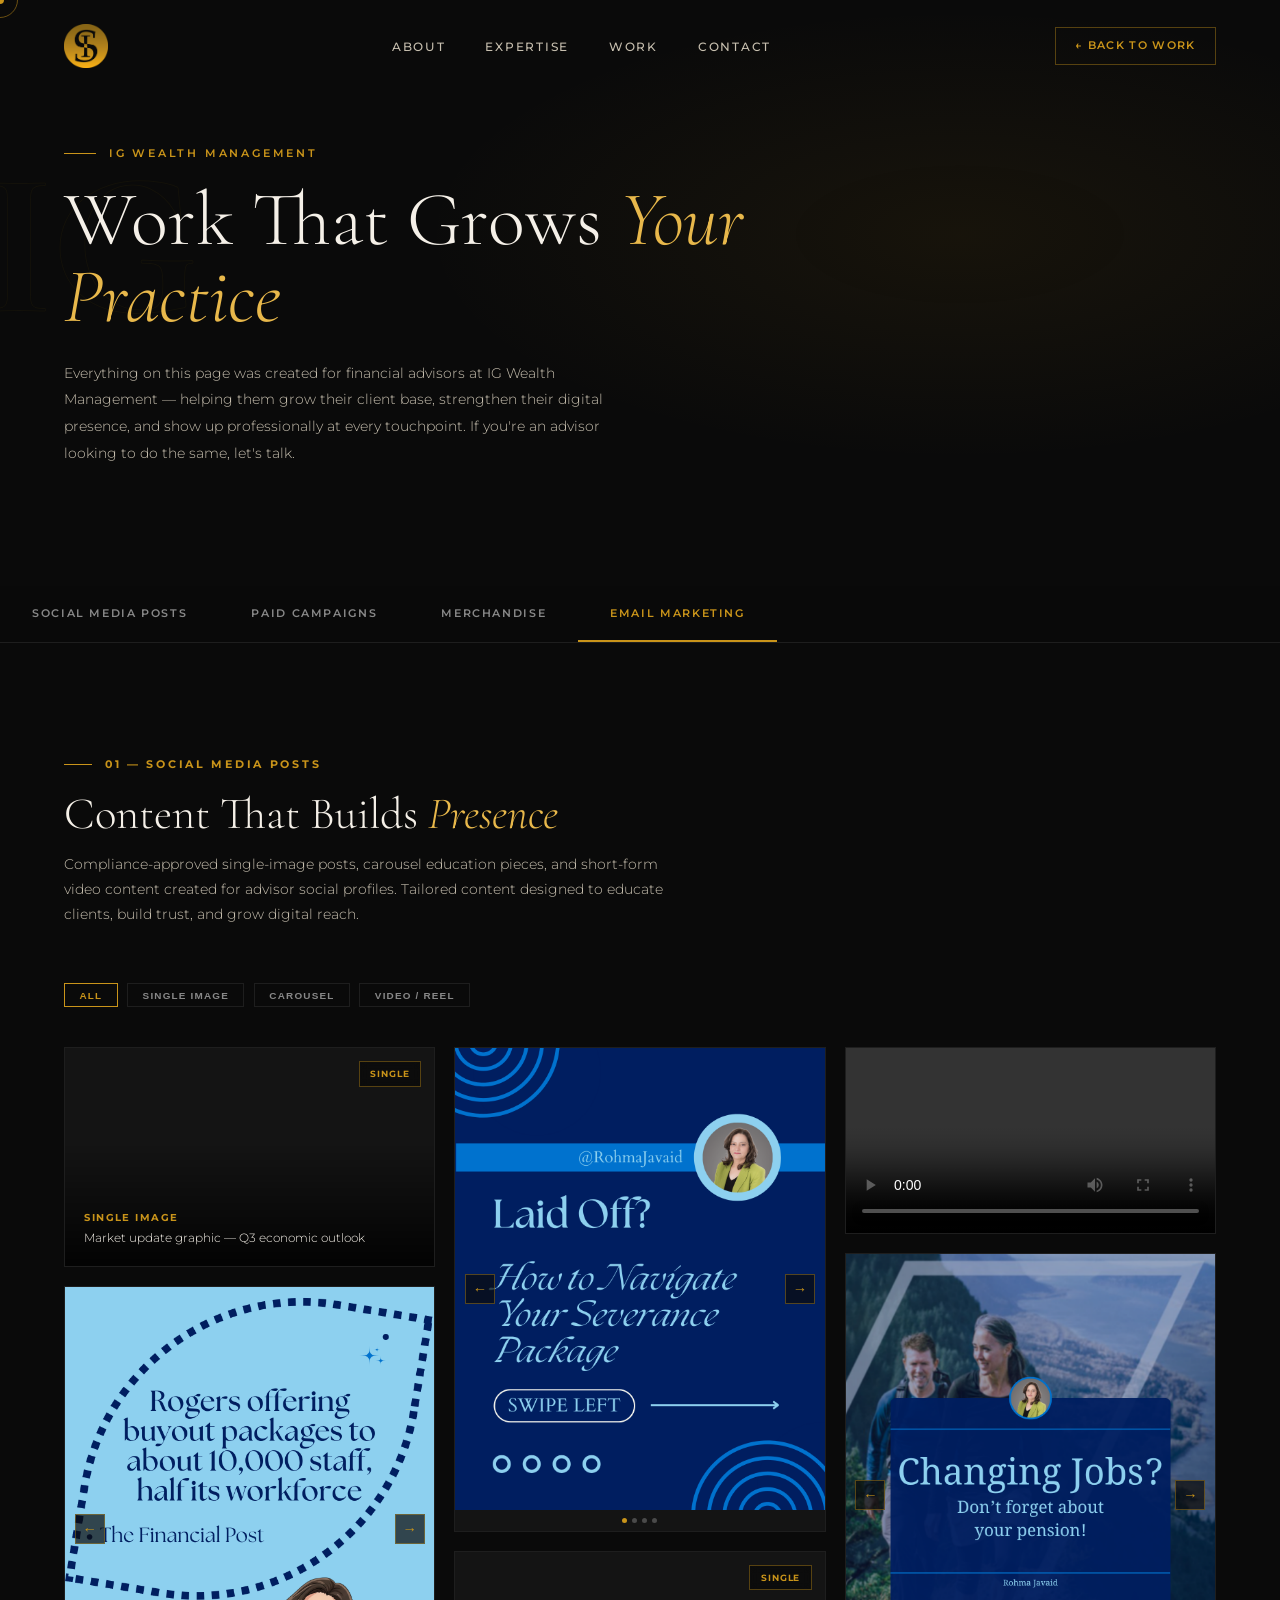
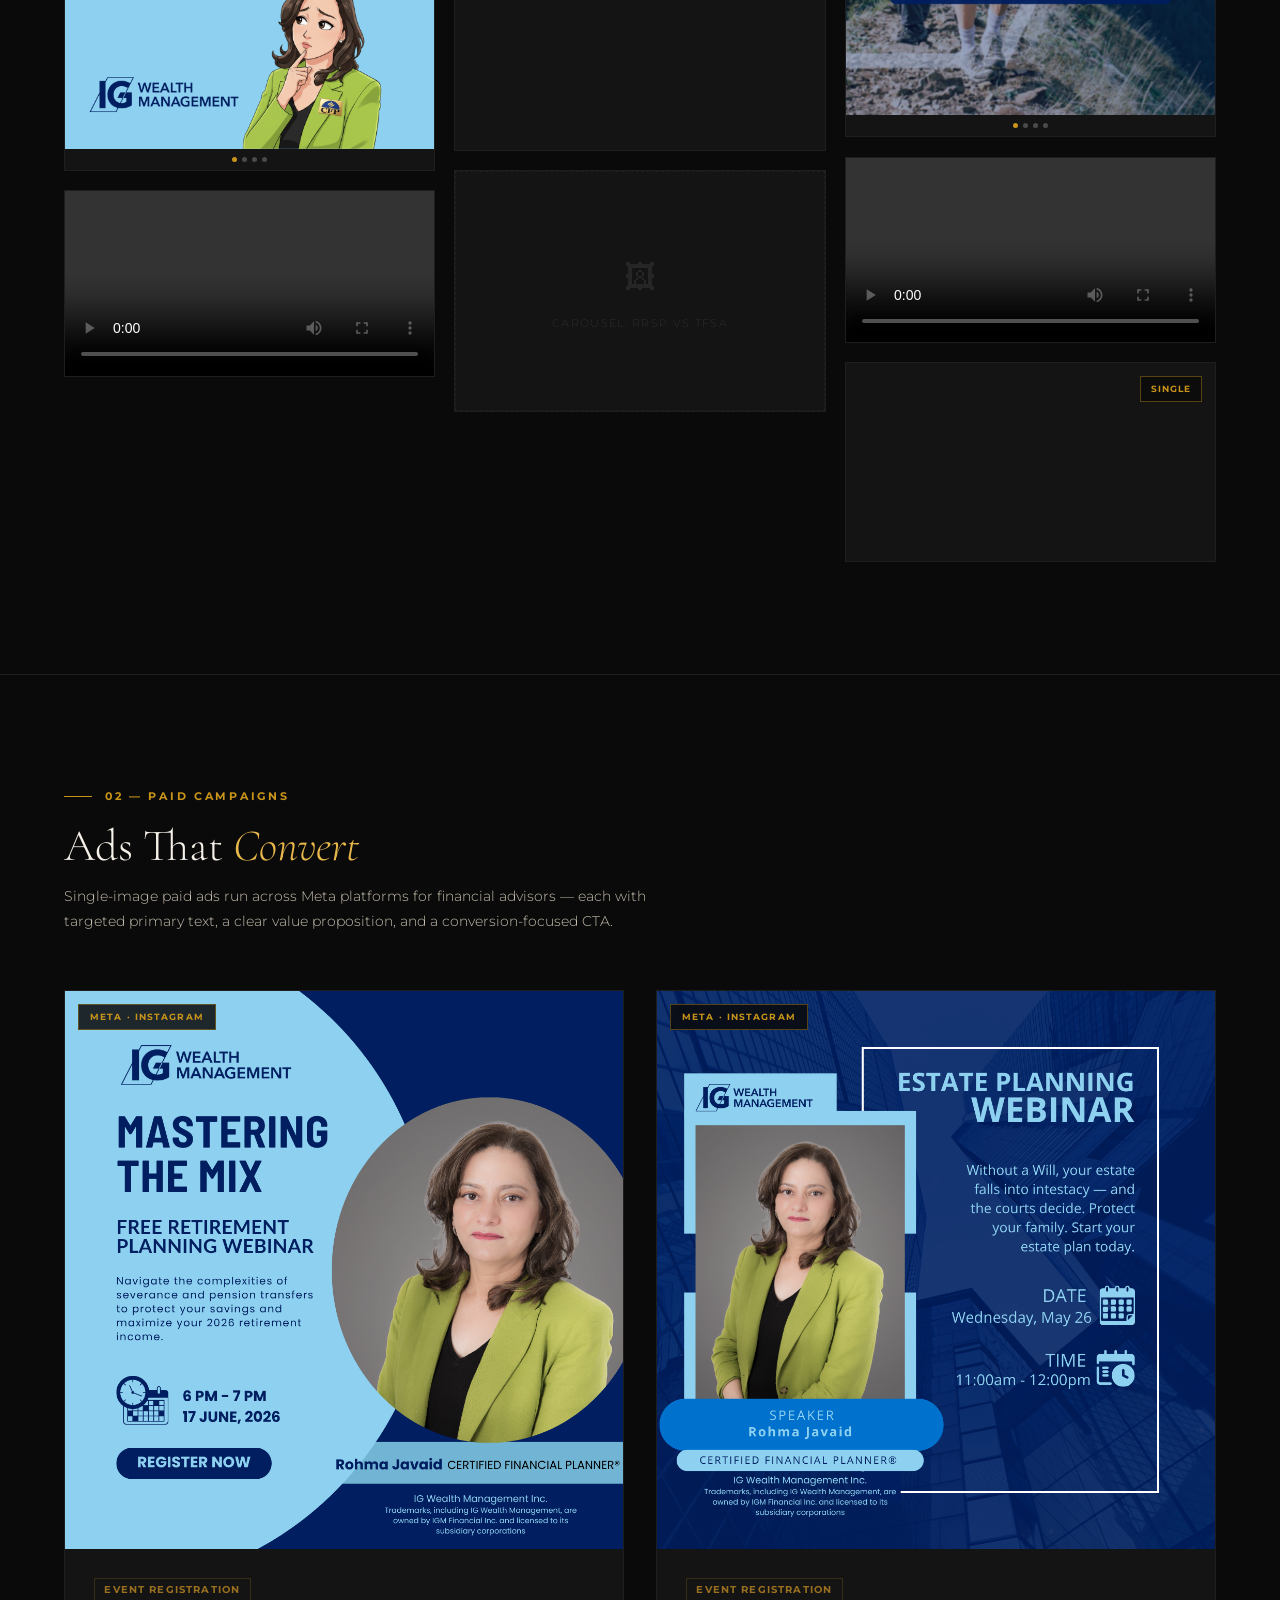
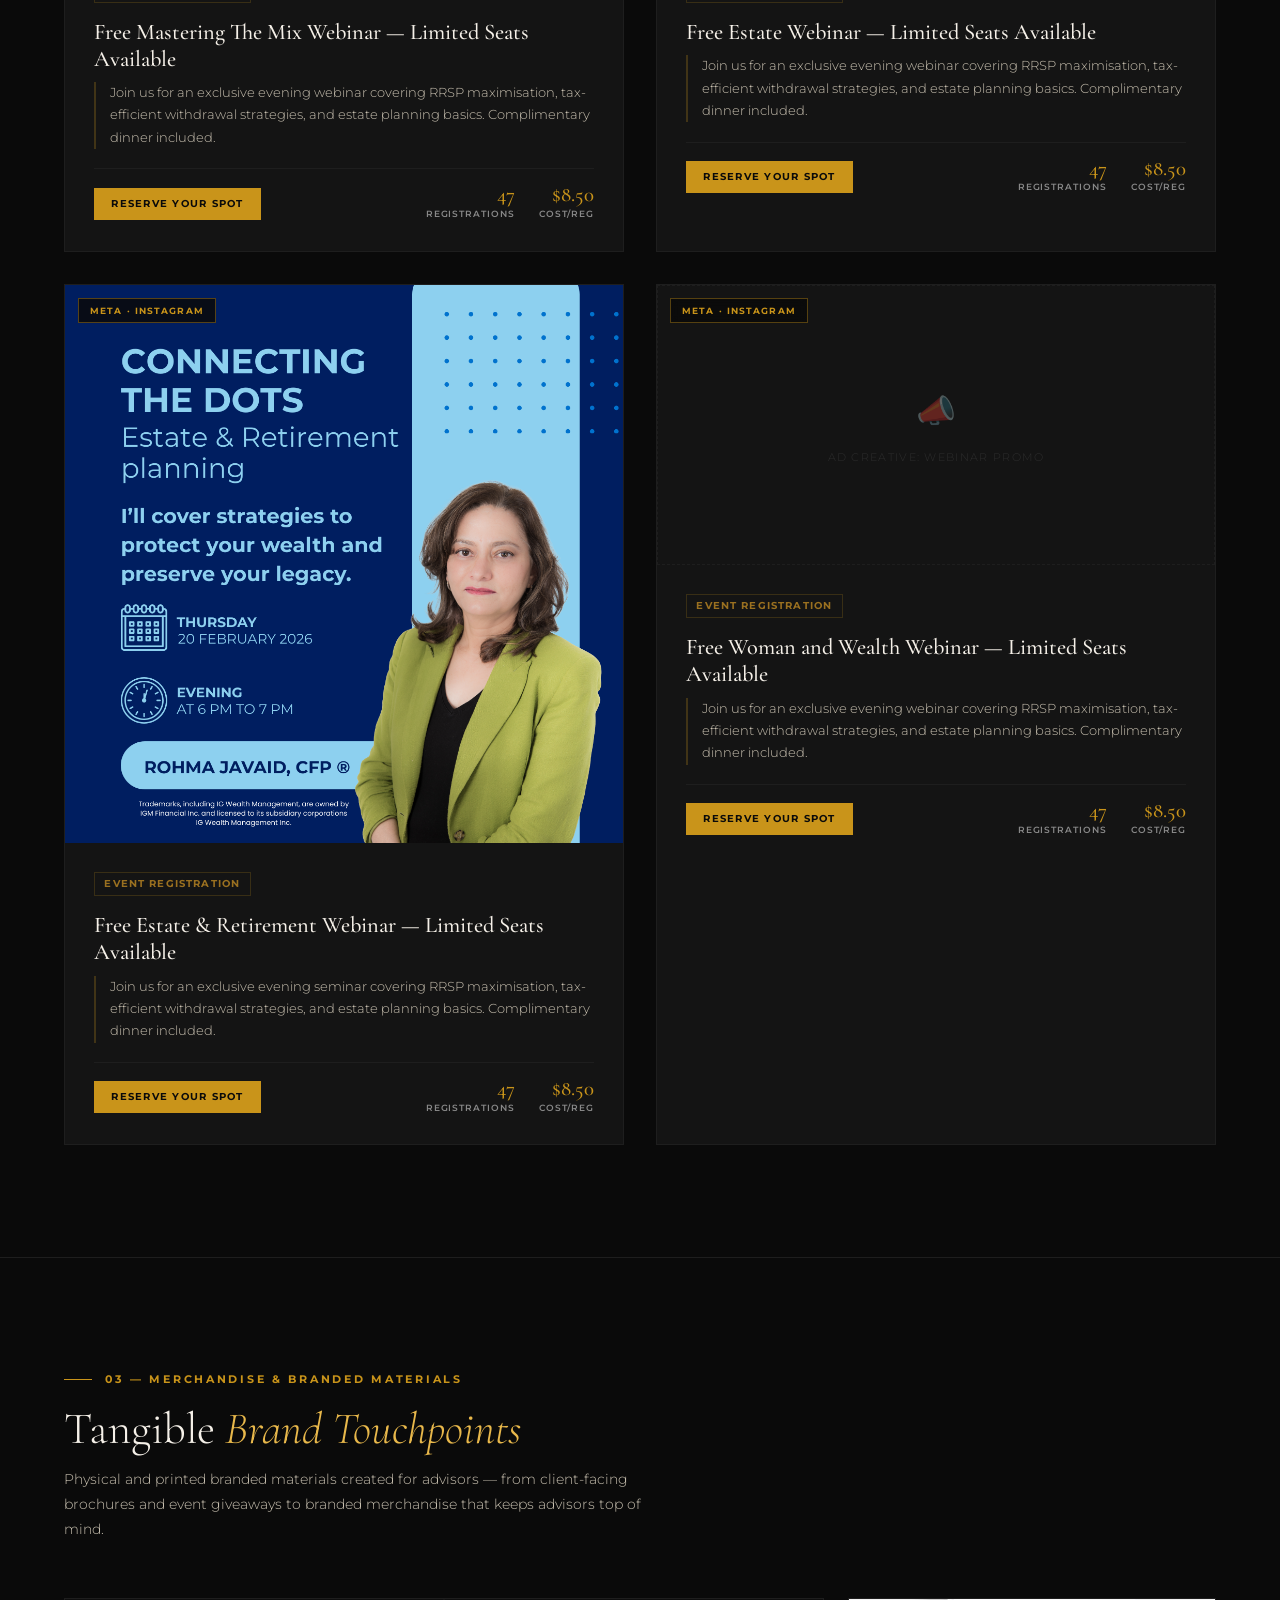
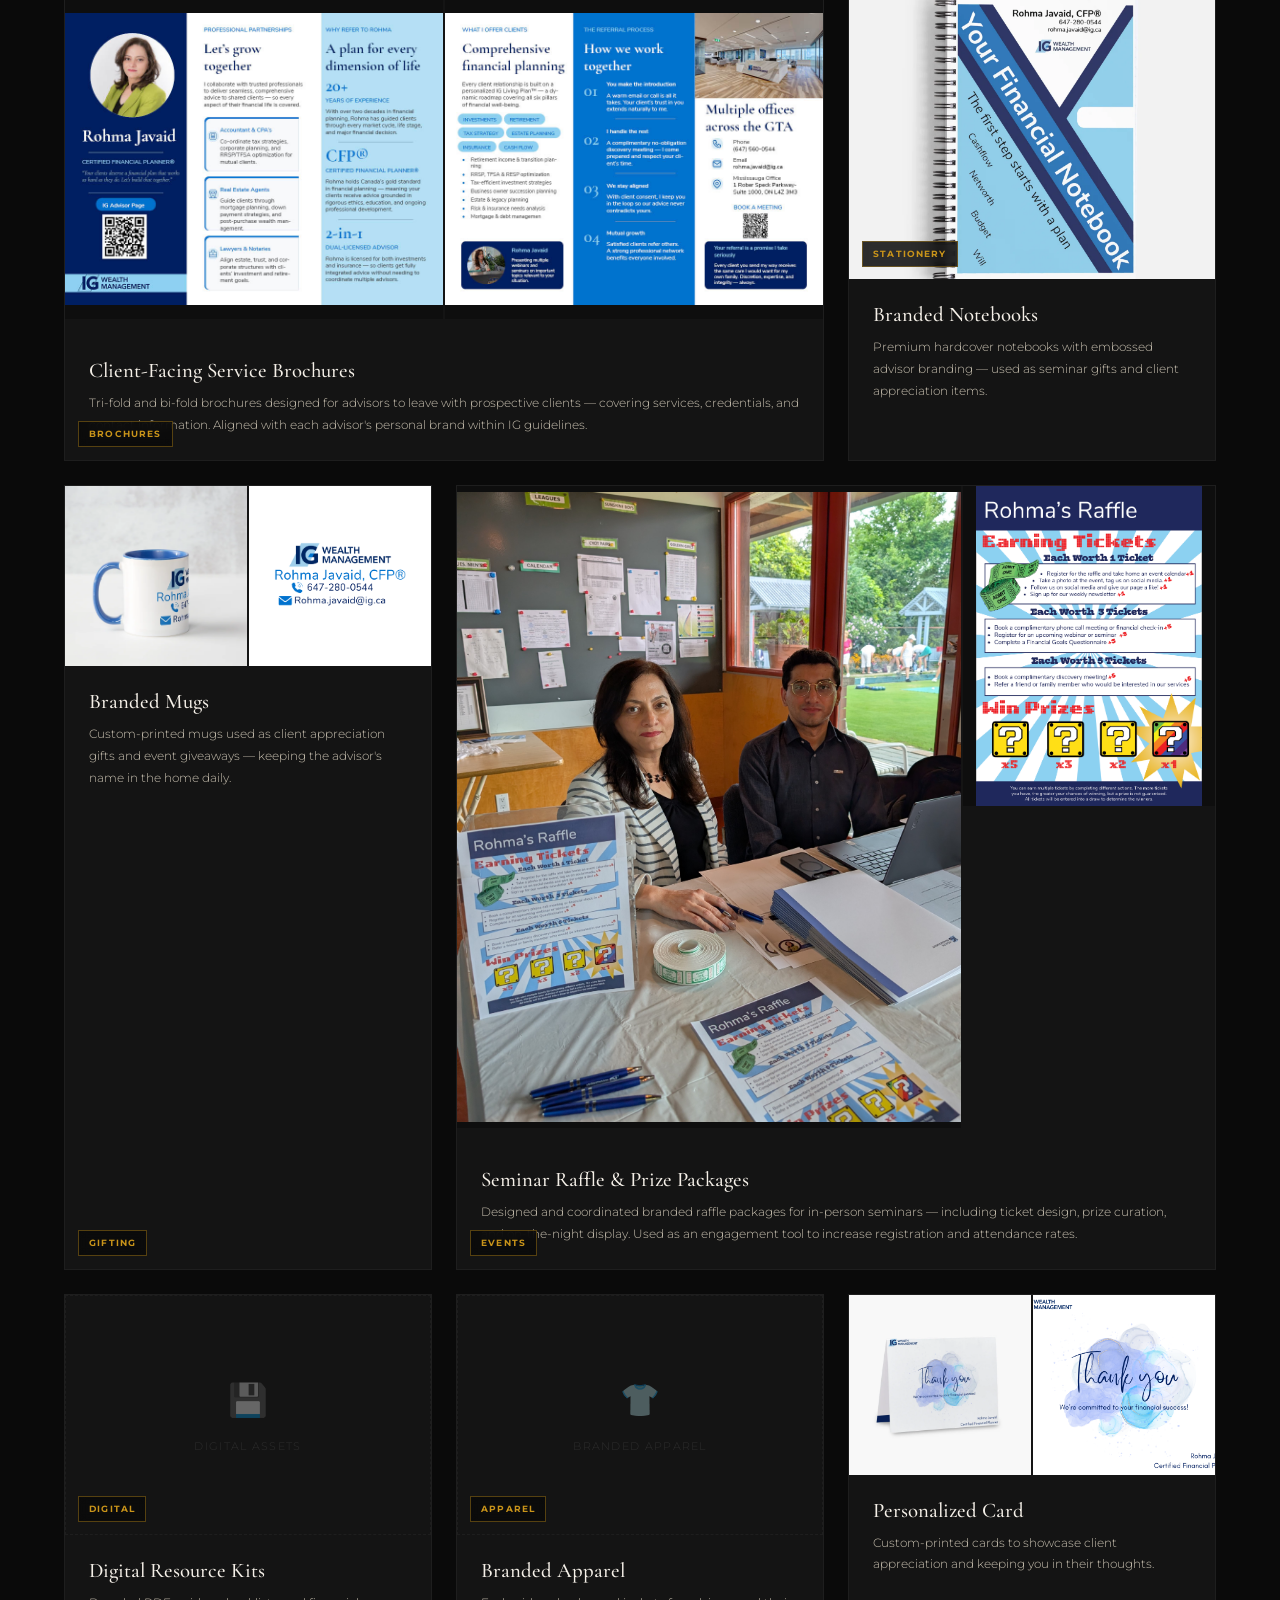
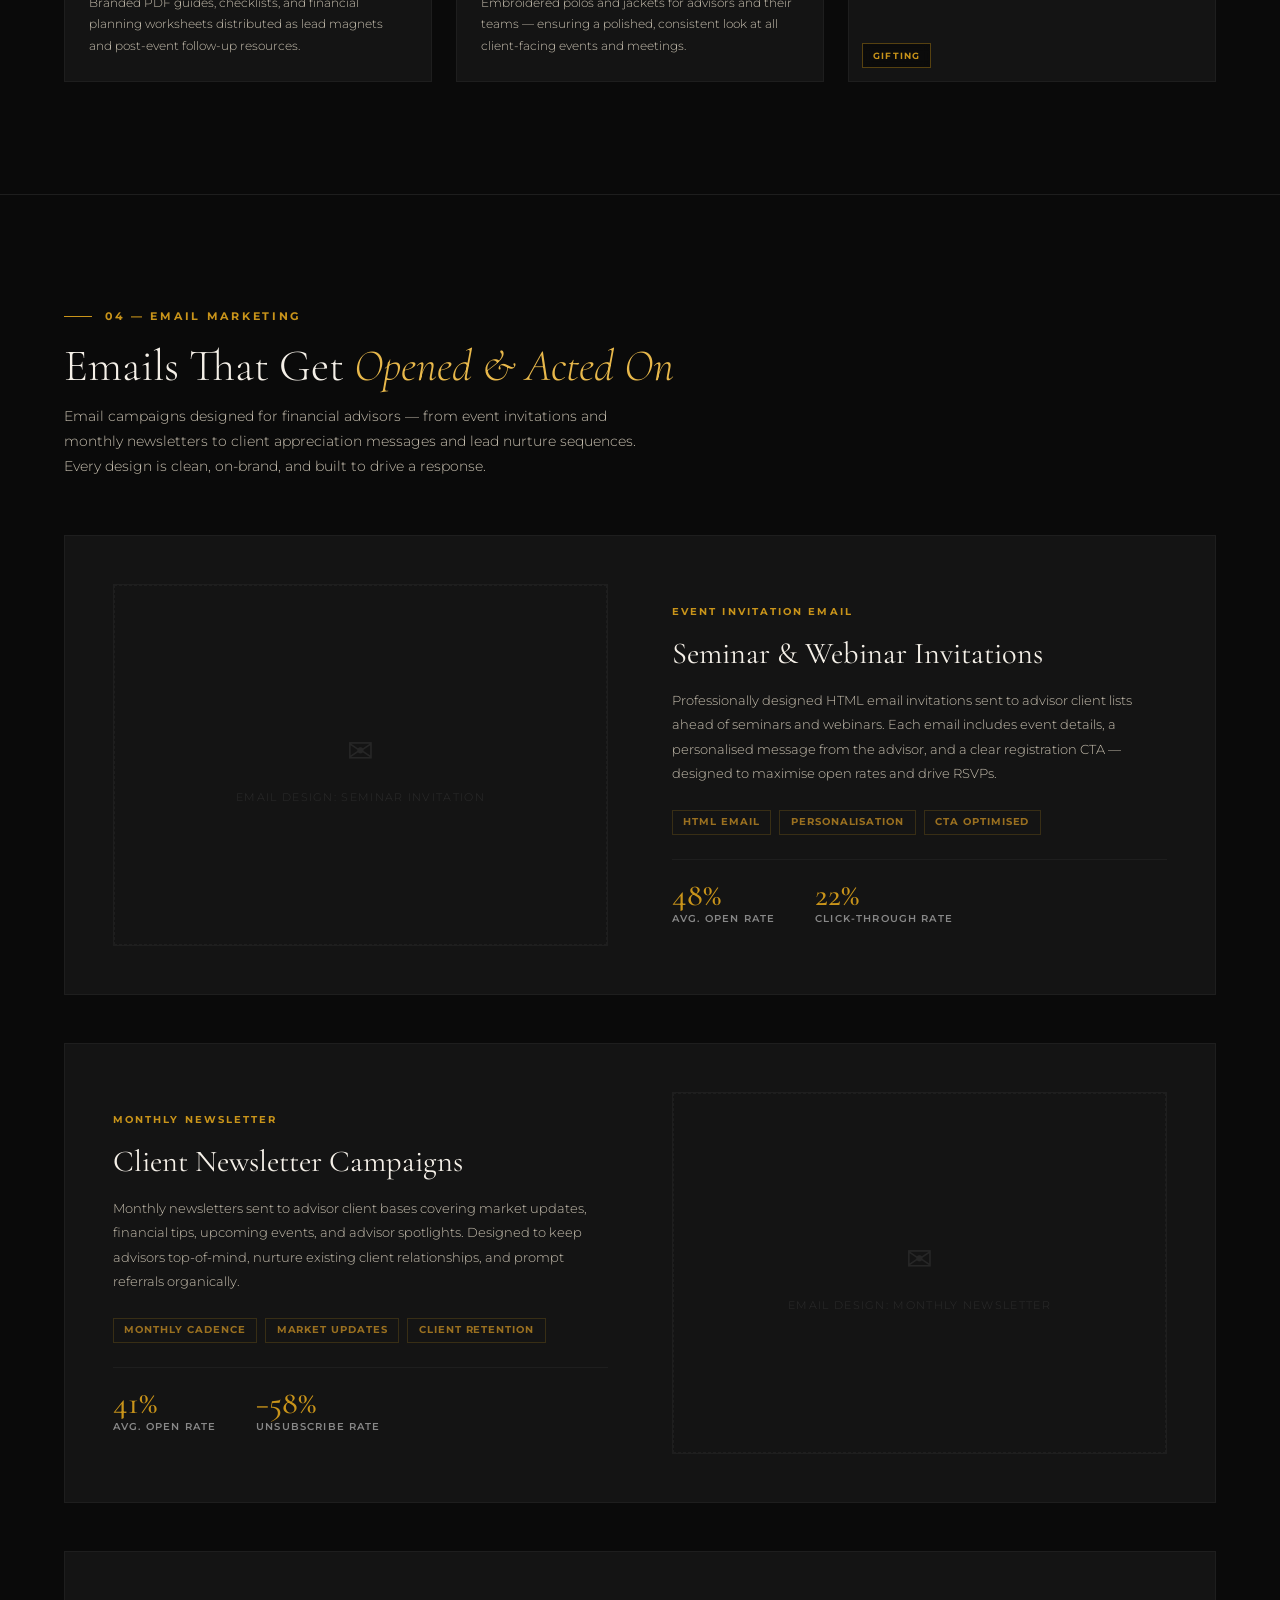
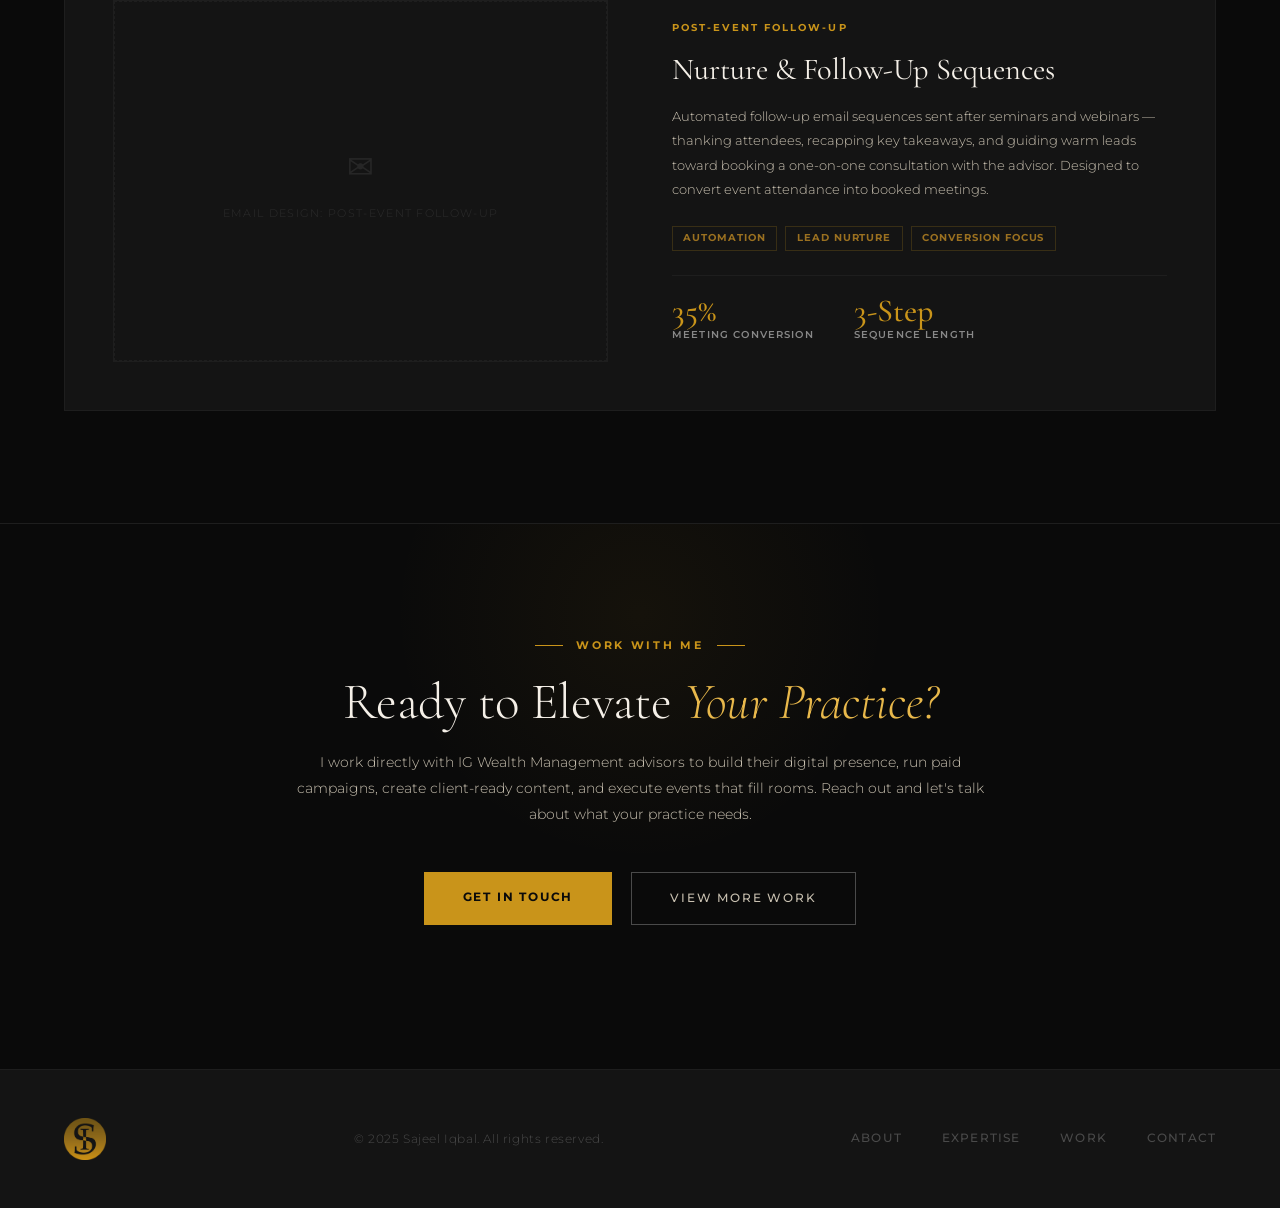
==== commit bad8c3fe: "Add files via upload" ====
--- a/IG-Projects.html
+++ b/IG-Projects.html
@@ -930,6 +930,39 @@
     </div>
 
     <div class="ads-grid">
+
+      <!-- AD CARD 1 -->
+       <!--
+      <div class="ad-card reveal">
+        <div class="ad-image-wrap">
+          <div class="ad-platform-badge">Meta · Facebook</div>
+          <img src="img/connecting-the-dots-ad.png" alt="Retirement Planning Ad"
+               onerror="this.closest('.ad-image-wrap').innerHTML='<div class=\'placeholder-block\' style=\'min-height:280px\'><div class=\'ph-icon\'>📣</div><div class=\'ph-text\'>Ad Creative: Retirement Planning</div></div><div class=\'ad-platform-badge\'>Meta · Facebook</div>'">
+        </div>
+        <div class="ad-body">
+          <div class="ad-meta">
+            <span class="ad-objective">Lead Generation</span>
+          </div>
+          <div class="ad-title">Is Your Retirement Plan Actually Working For You?</div>
+          <div class="ad-primary">
+            Most Canadians are leaving money on the table. In a free 30-minute call, we'll review your current plan and show you exactly where you stand — no obligation, no jargon.
+          </div>
+          <div class="ad-cta-wrap">
+            <span class="ad-cta-btn">Book a Free Call</span>
+            <div class="ad-results">
+              <div class="ad-result-item">
+                <div class="ad-result-val">3.8%</div>
+                <div class="ad-result-lbl">CTR</div>
+              </div>
+              <div class="ad-result-item">
+                <div class="ad-result-val">$4.20</div>
+                <div class="ad-result-lbl">Cost/Lead</div>
+              </div>
+            </div>
+          </div>
+        </div>
+      </div>
+-->
       
       <!-- Mastering The Mix Webinar AD CARD -->
       <div class="ad-card reveal">
@@ -1055,6 +1088,73 @@
         </div>
       </div>
 
+
+
+      <!-- AD CARD 3 -->
+       <!--
+      <div class="ad-card reveal">
+        <div class="ad-image-wrap">
+          <div class="ad-platform-badge">Meta · Facebook</div>
+          <img src="assets/ig-ad-3.jpg" alt="TFSA Ad"
+               onerror="this.closest('.ad-image-wrap').innerHTML='<div class=\'placeholder-block\' style=\'min-height:280px\'><div class=\'ph-icon\'>📣</div><div class=\'ph-text\'>Ad Creative: TFSA Guide</div></div><div class=\'ad-platform-badge\'>Meta · Facebook</div>'">
+        </div>
+        <div class="ad-body">
+          <div class="ad-meta">
+            <span class="ad-objective">Lead Generation</span>
+          </div>
+          <div class="ad-title">You're Probably Under-Using Your TFSA. Here's Why.</div>
+          <div class="ad-primary">
+            Many Canadians treat their TFSA like a savings account — but it's one of the most powerful investment vehicles available. Download our free guide and start using it properly.
+          </div>
+          <div class="ad-cta-wrap">
+            <span class="ad-cta-btn">Download Free Guide</span>
+            <div class="ad-results">
+              <div class="ad-result-item">
+                <div class="ad-result-val">212</div>
+                <div class="ad-result-lbl">Downloads</div>
+              </div>
+              <div class="ad-result-item">
+                <div class="ad-result-val">4.6%</div>
+                <div class="ad-result-lbl">CTR</div>
+              </div>
+            </div>
+          </div>
+        </div>
+      </div>
+-->
+
+      <!-- AD CARD 4 -->
+       <!--
+      <div class="ad-card reveal">
+        <div class="ad-image-wrap">
+          <div class="ad-platform-badge">Meta · Instagram</div>
+          <img src="assets/ig-ad-4.jpg" alt="Referral Ad"
+               onerror="this.closest('.ad-image-wrap').innerHTML='<div class=\'placeholder-block\' style=\'min-height:280px\'><div class=\'ph-icon\'>📣</div><div class=\'ph-text\'>Ad Creative: Referral Campaign</div></div><div class=\'ad-platform-badge\'>Meta · Instagram</div>'">
+        </div>
+        <div class="ad-body">
+          <div class="ad-meta">
+            <span class="ad-objective">Referral / Awareness</span>
+          </div>
+          <div class="ad-title">Know Someone Who Could Use a Second Opinion on Their Finances?</div>
+          <div class="ad-primary">
+            Refer a friend or family member to a complimentary financial review. We'll take the time to understand their goals — and show them what a personalised plan actually looks like.
+          </div>
+          <div class="ad-cta-wrap">
+            <span class="ad-cta-btn">Make a Referral</span>
+            <div class="ad-results">
+              <div class="ad-result-item">
+                <div class="ad-result-val">31</div>
+                <div class="ad-result-lbl">Referrals</div>
+              </div>
+              <div class="ad-result-item">
+                <div class="ad-result-val">2.1×</div>
+                <div class="ad-result-lbl">ROAS</div>
+              </div>
+            </div>
+          </div>
+        </div>
+      </div>
+-->
     </div><!-- /ads-grid -->
   </section>
 
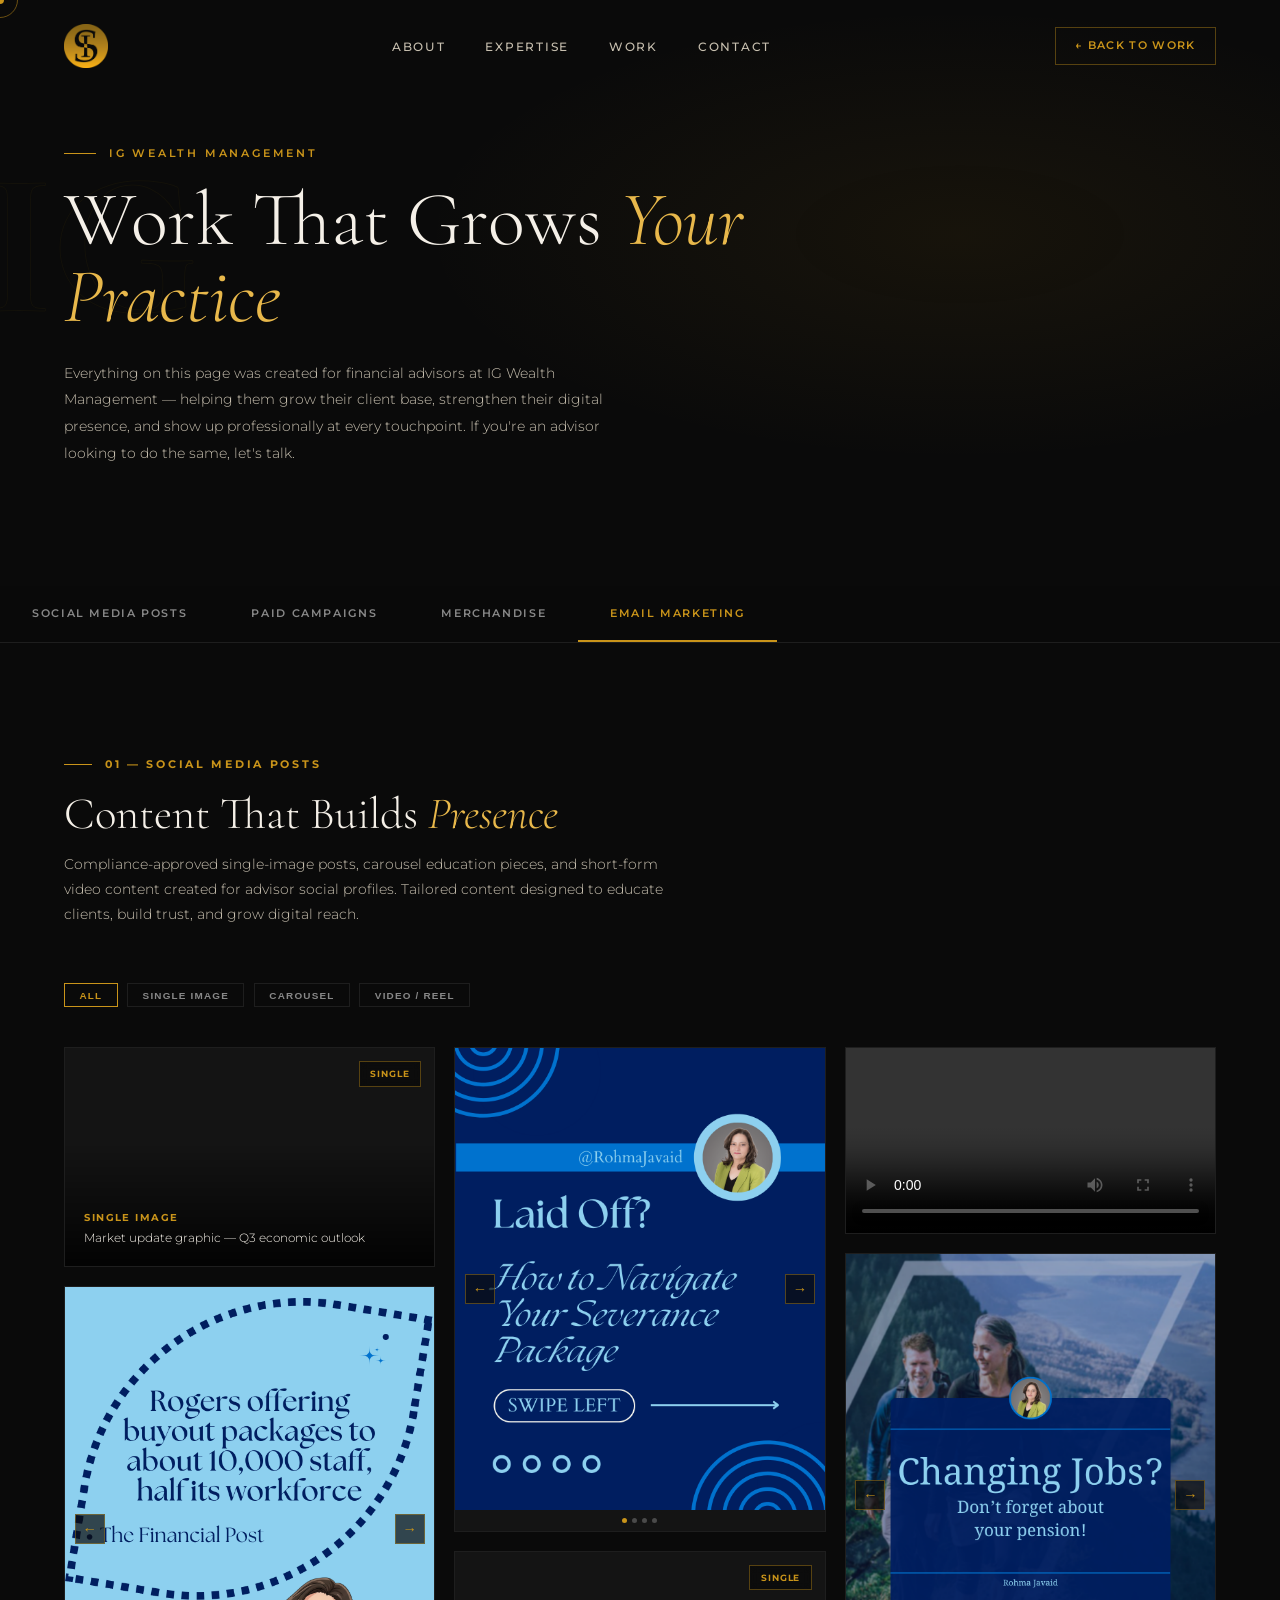
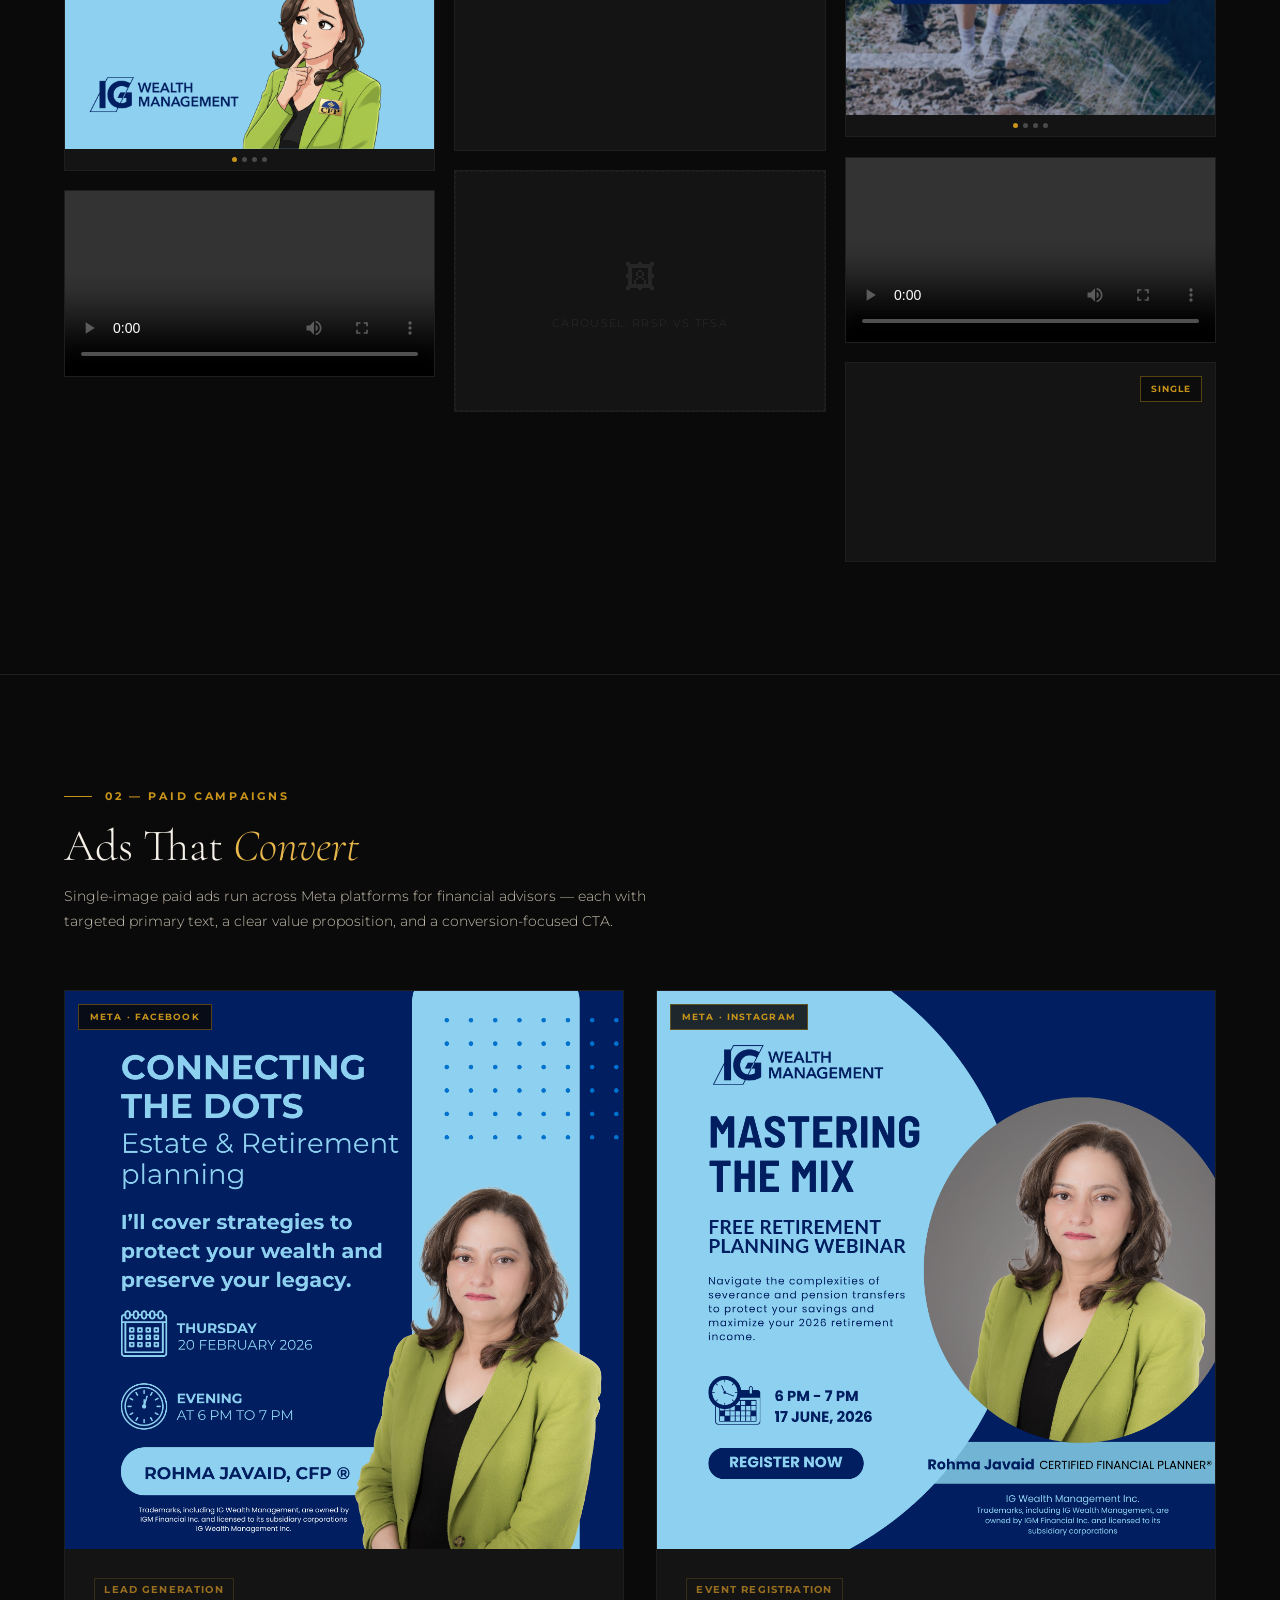
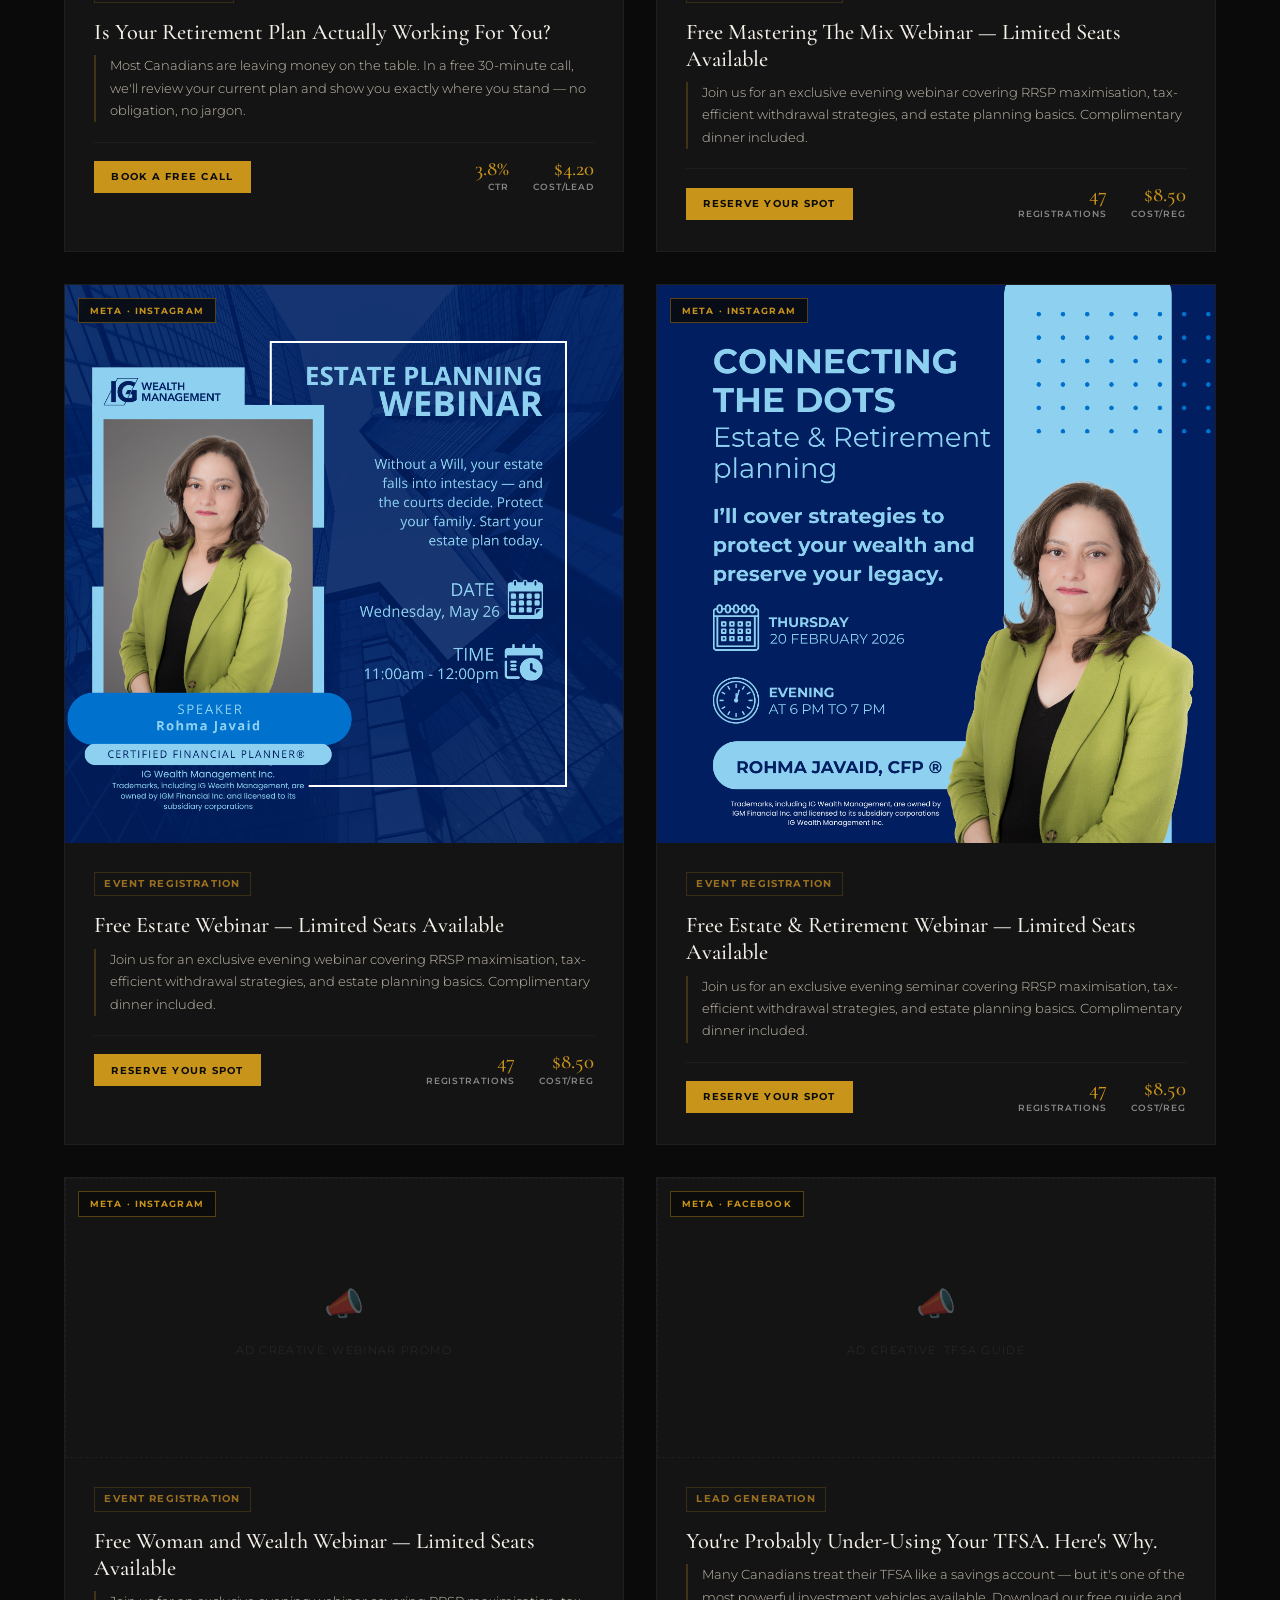
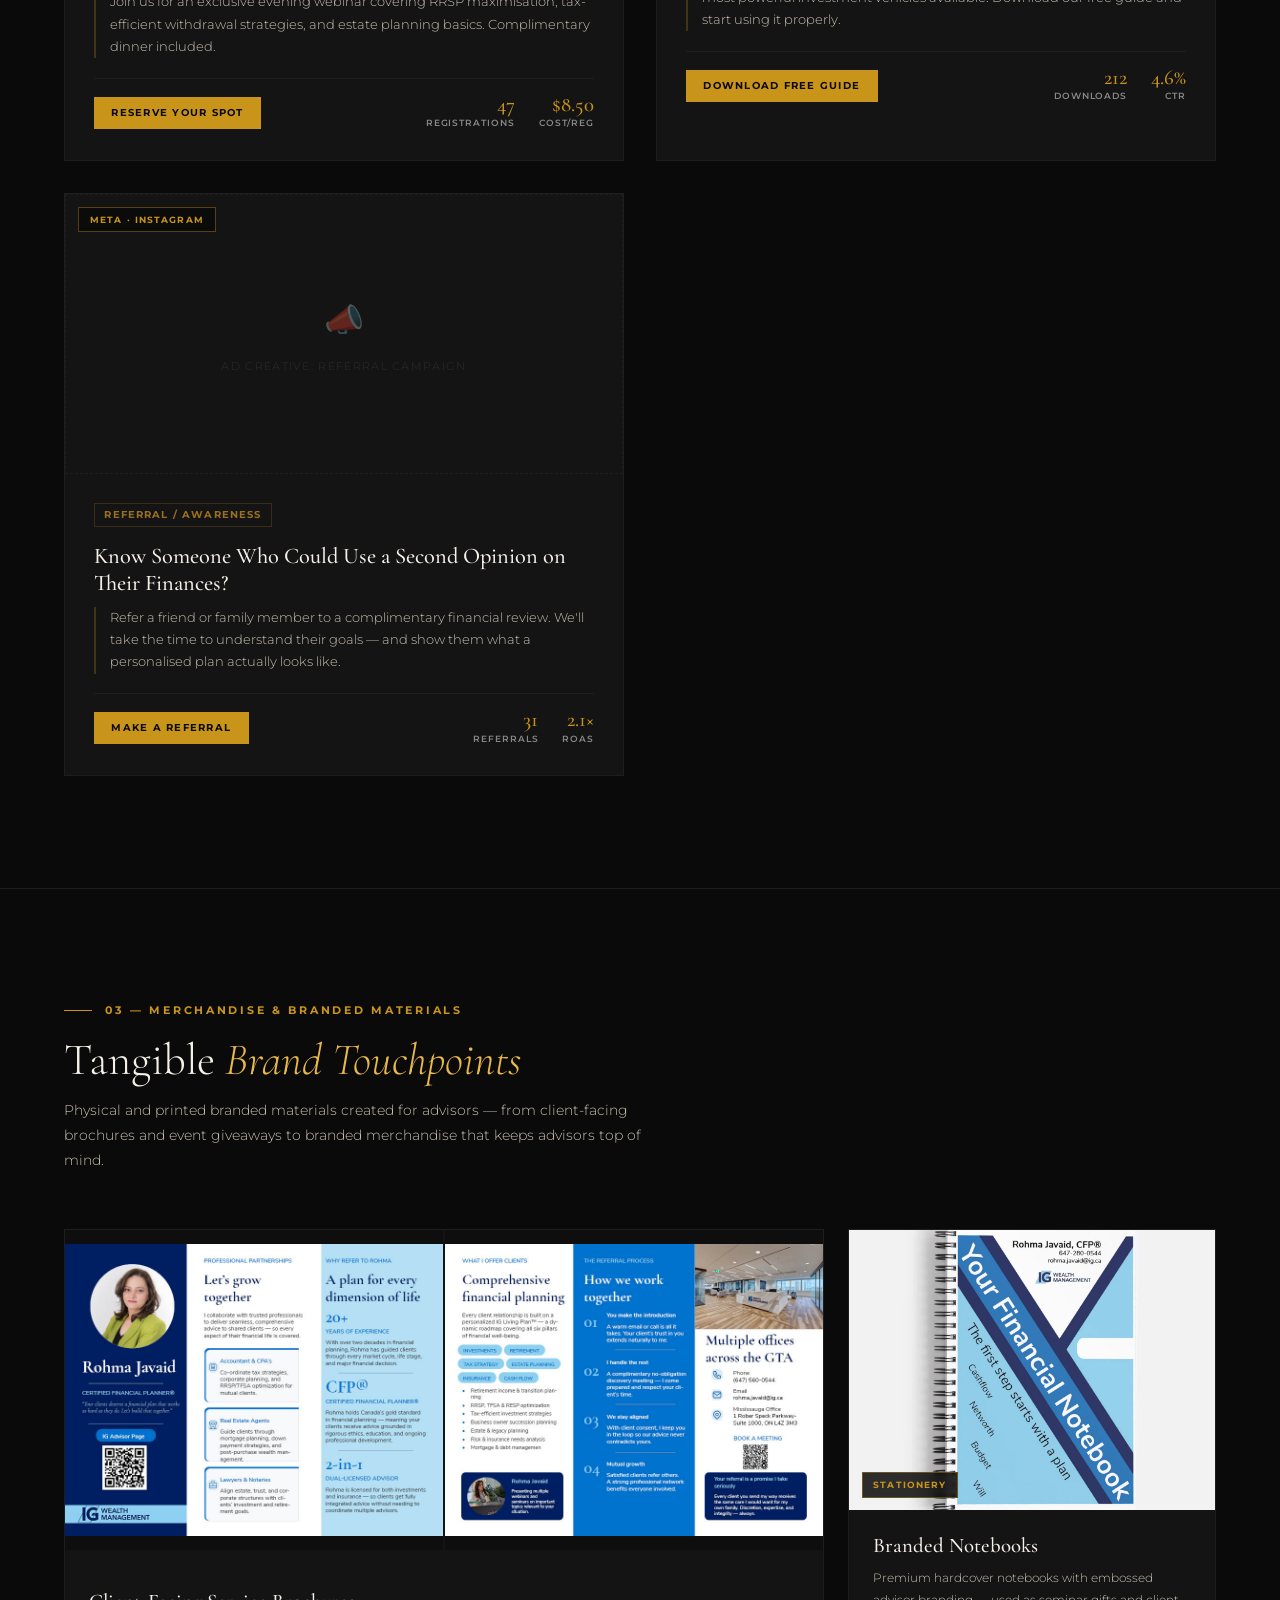
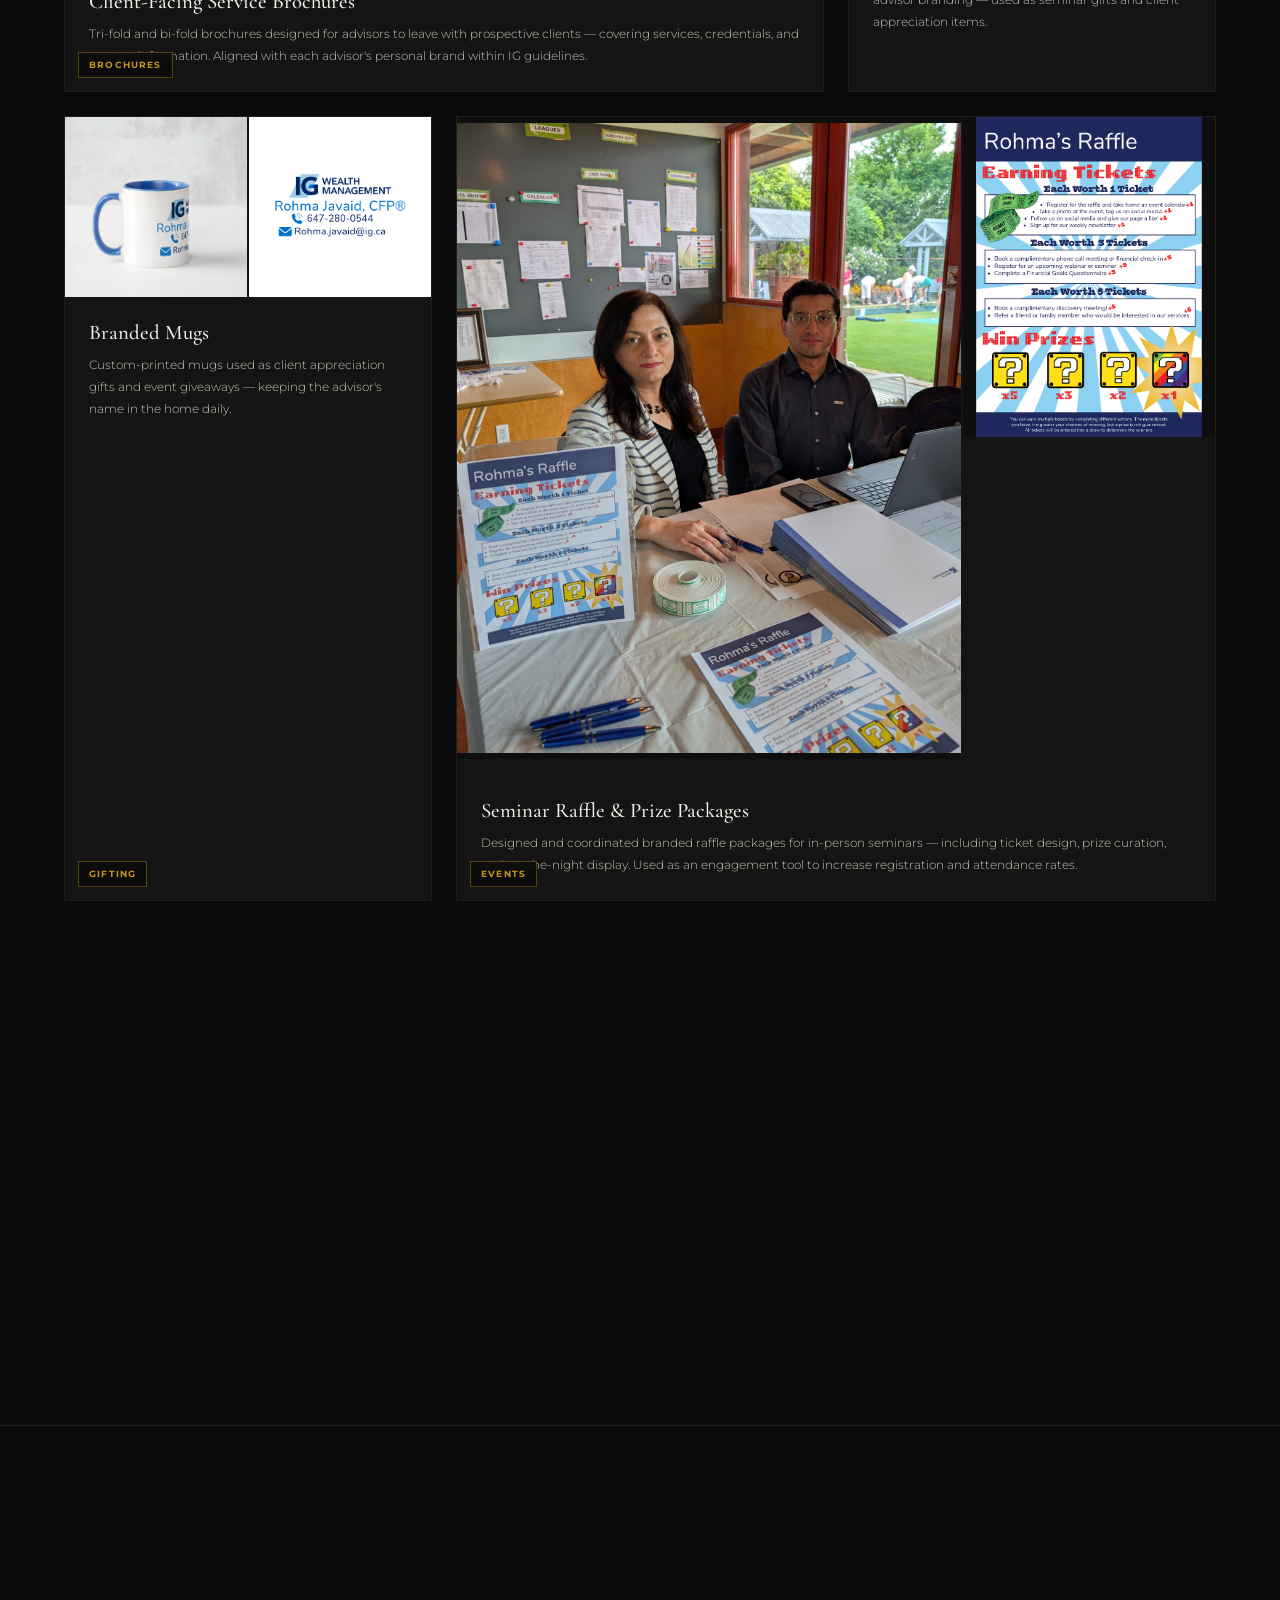
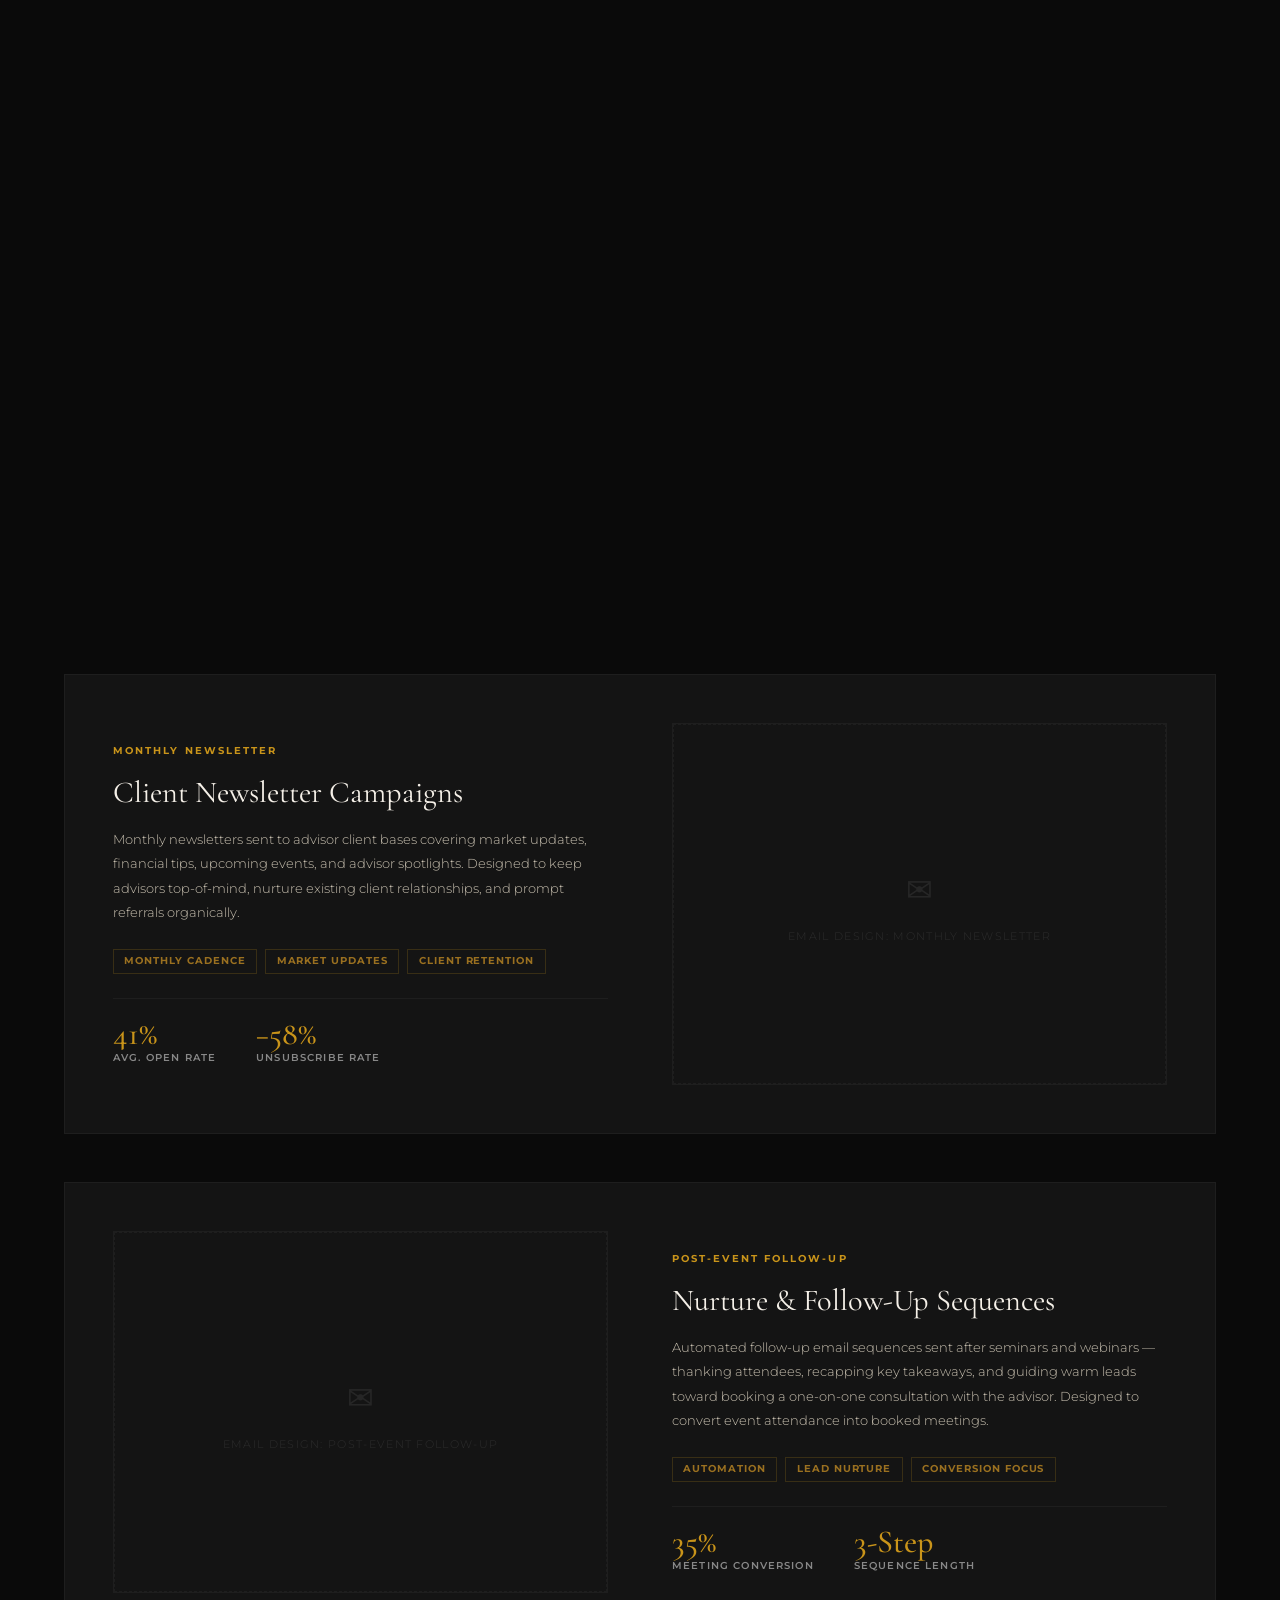
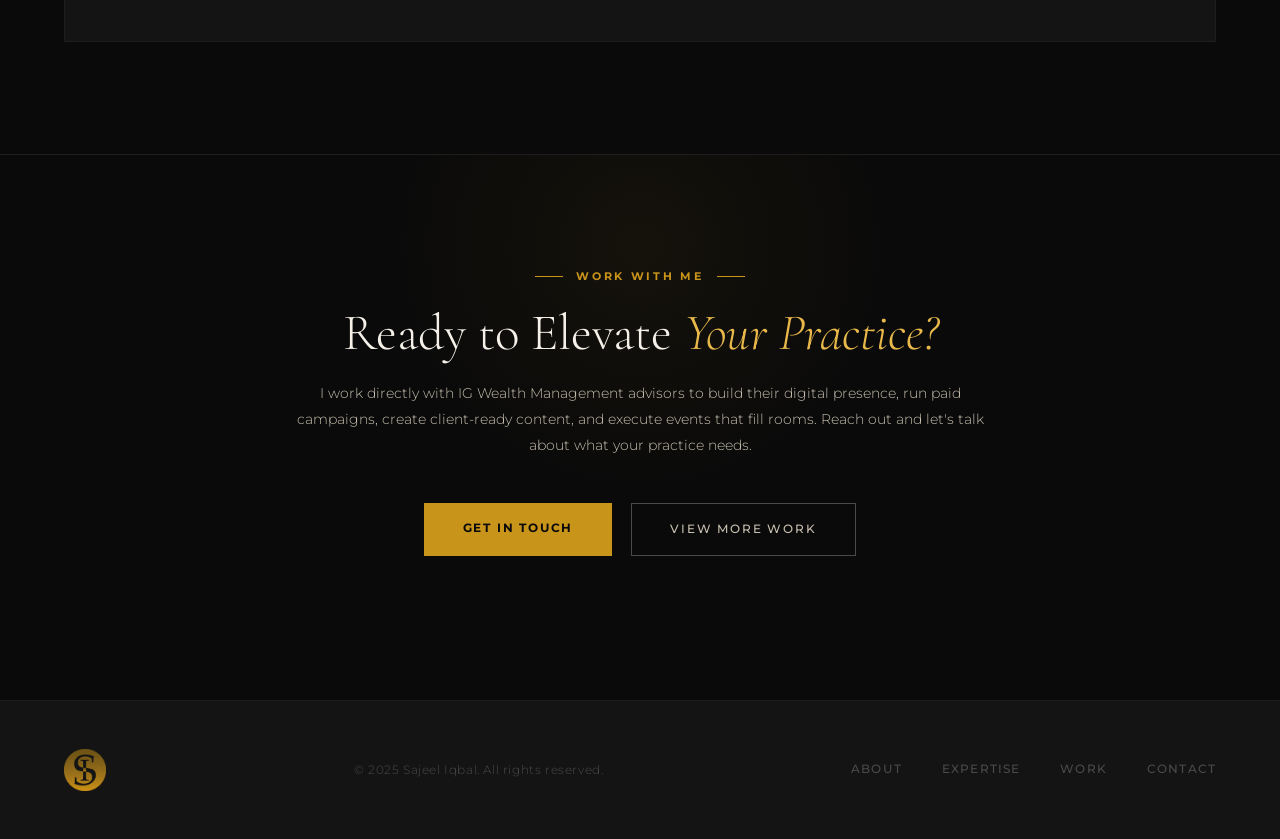
==== commit 782b8b81: "Remove commented-out ad card sections Removed commented-out sections for ad cards in IG-Projects.htm" ====
--- a/IG-Projects.html
+++ b/IG-Projects.html
@@ -932,7 +932,6 @@
     <div class="ads-grid">
 
       <!-- AD CARD 1 -->
-       <!--
       <div class="ad-card reveal">
         <div class="ad-image-wrap">
           <div class="ad-platform-badge">Meta · Facebook</div>
@@ -962,7 +961,6 @@
           </div>
         </div>
       </div>
--->
       
       <!-- Mastering The Mix Webinar AD CARD -->
       <div class="ad-card reveal">
@@ -1091,7 +1089,6 @@
 
 
       <!-- AD CARD 3 -->
-       <!--
       <div class="ad-card reveal">
         <div class="ad-image-wrap">
           <div class="ad-platform-badge">Meta · Facebook</div>
@@ -1121,10 +1118,8 @@
           </div>
         </div>
       </div>
--->
 
       <!-- AD CARD 4 -->
-       <!--
       <div class="ad-card reveal">
         <div class="ad-image-wrap">
           <div class="ad-platform-badge">Meta · Instagram</div>
@@ -1154,7 +1149,7 @@
           </div>
         </div>
       </div>
--->
+
     </div><!-- /ads-grid -->
   </section>
 
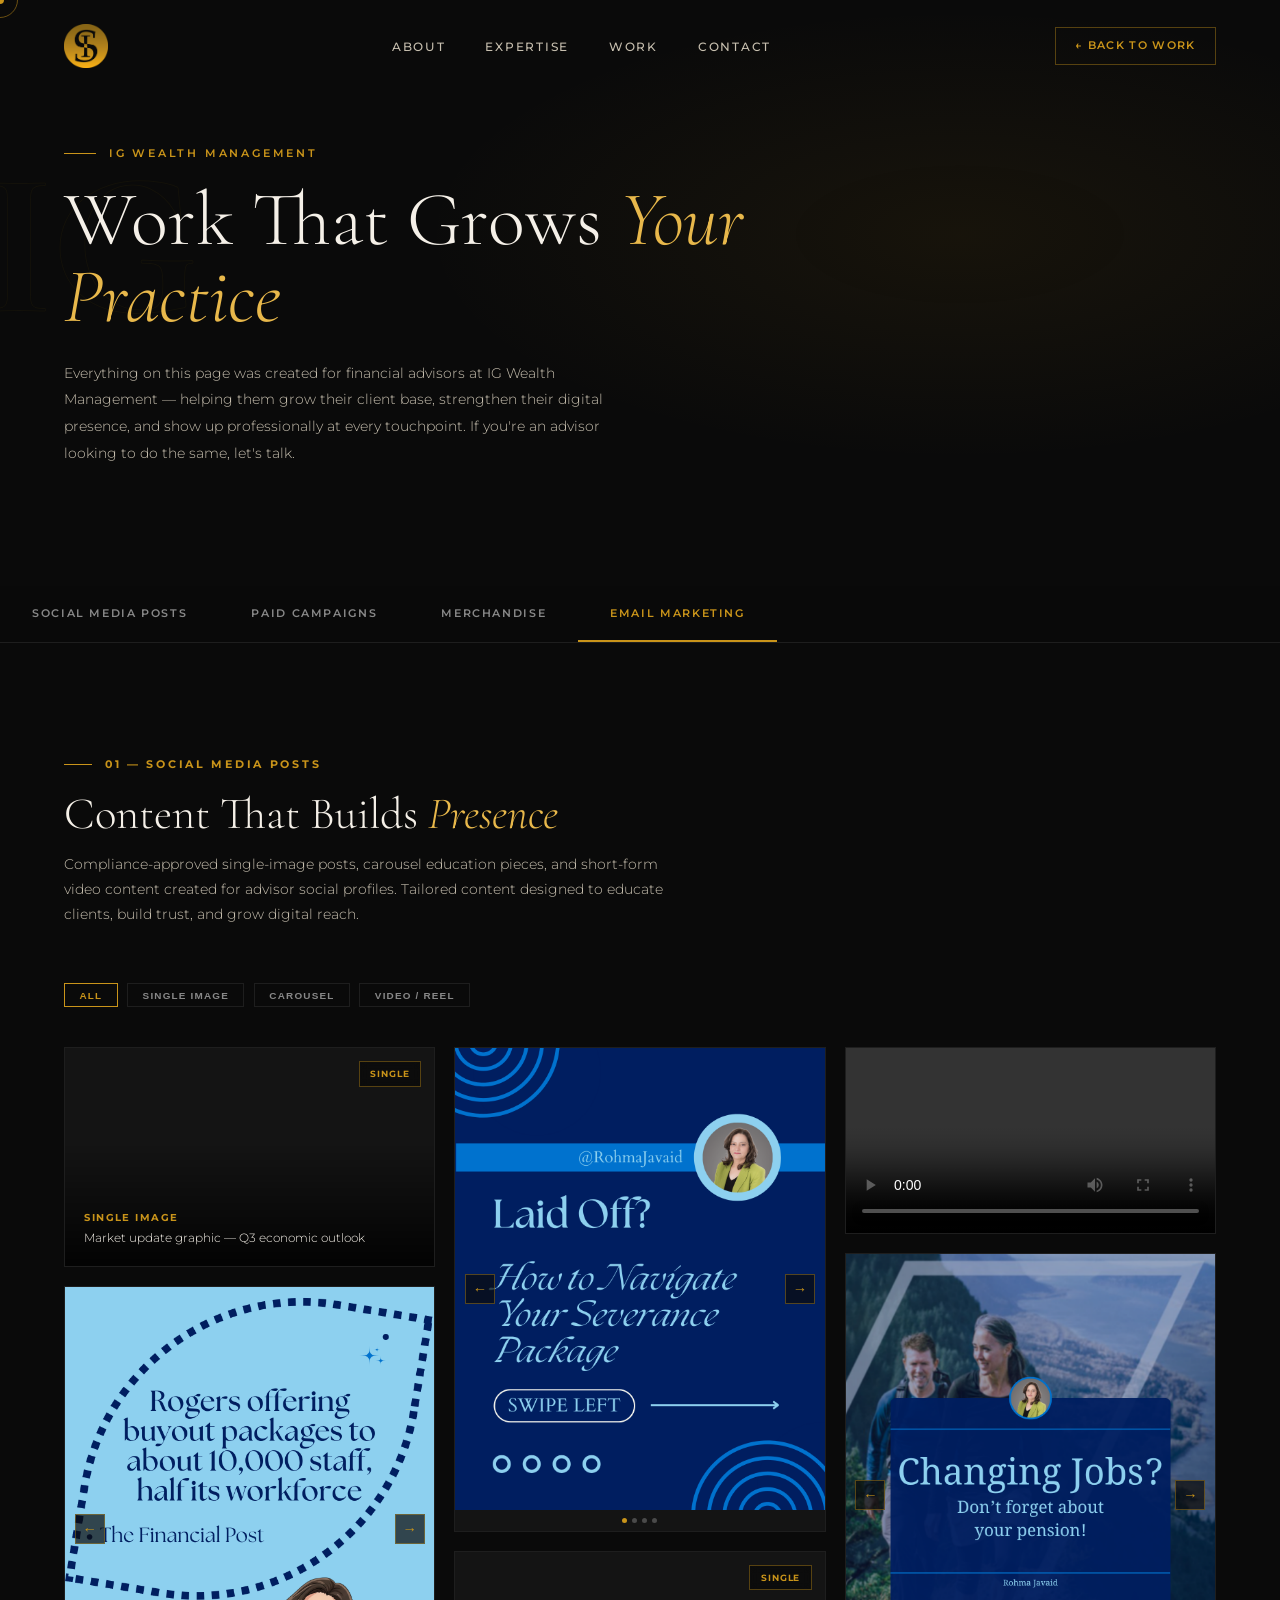
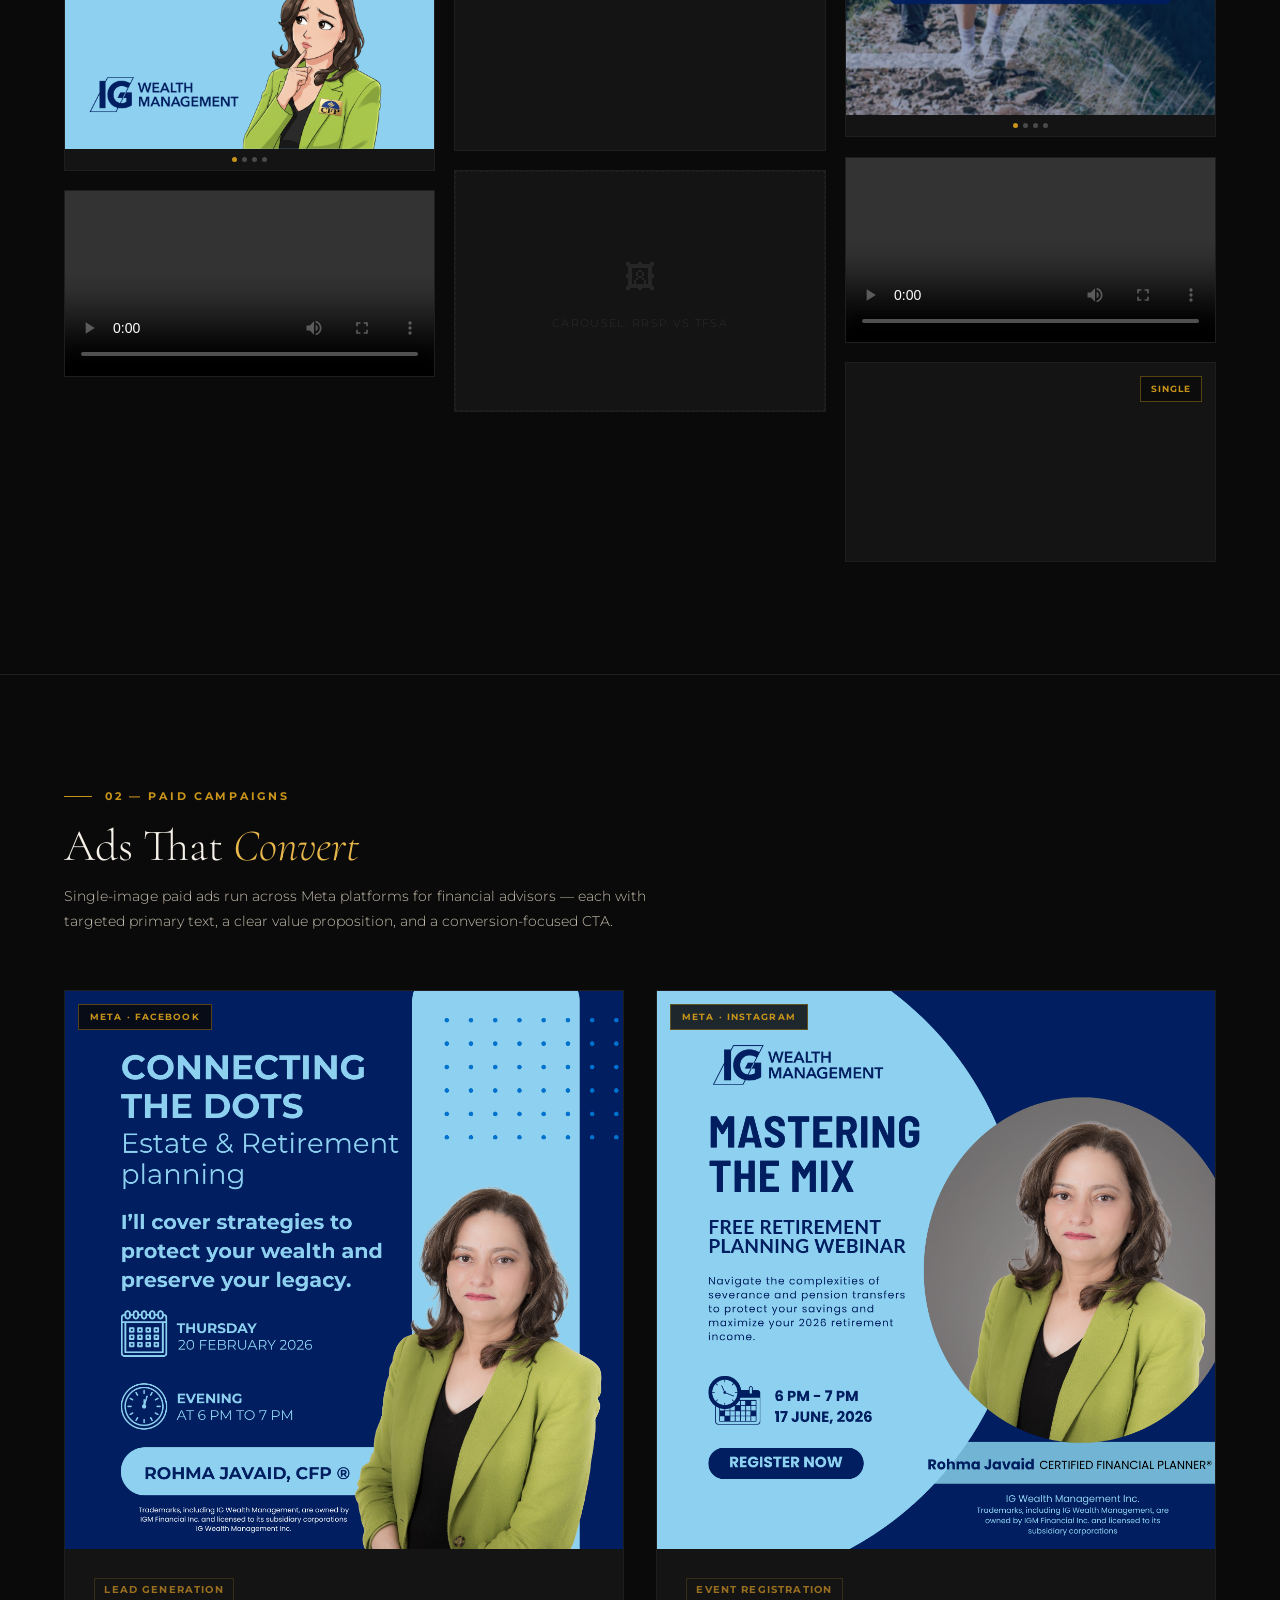
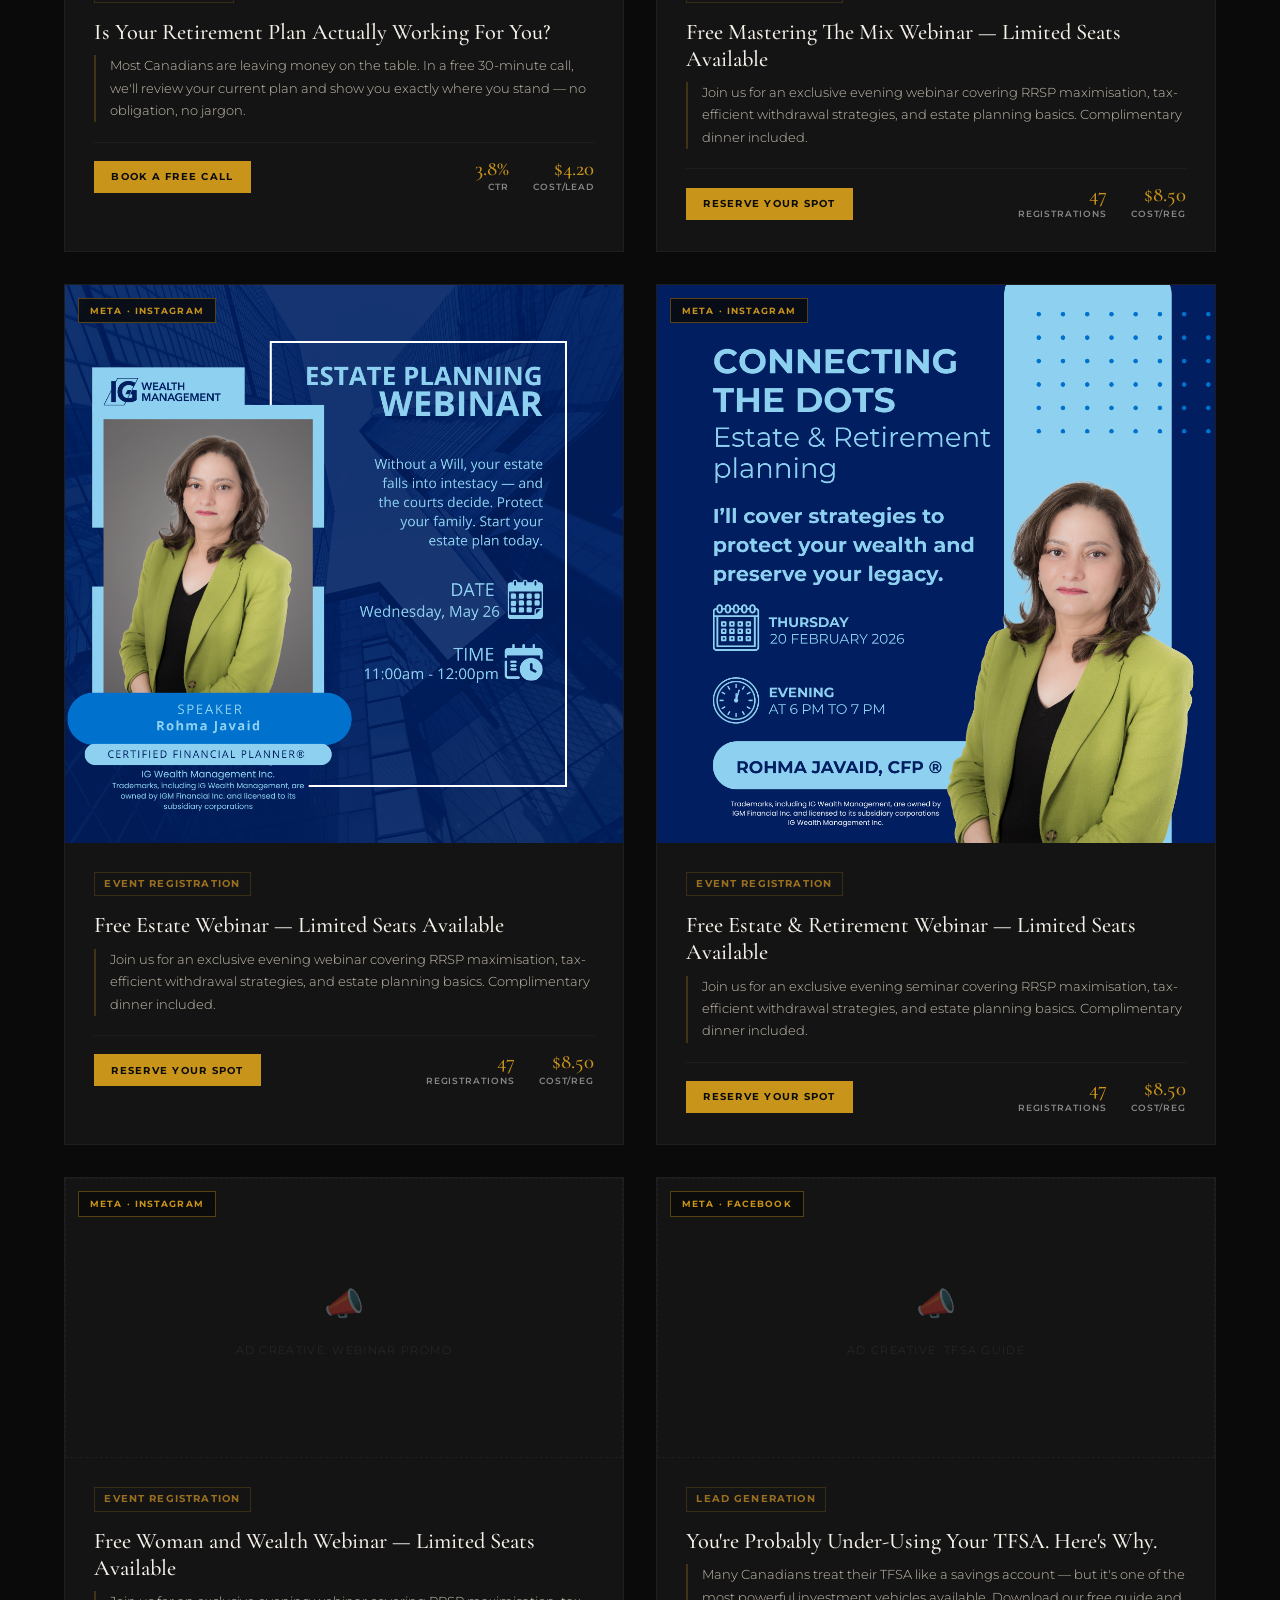
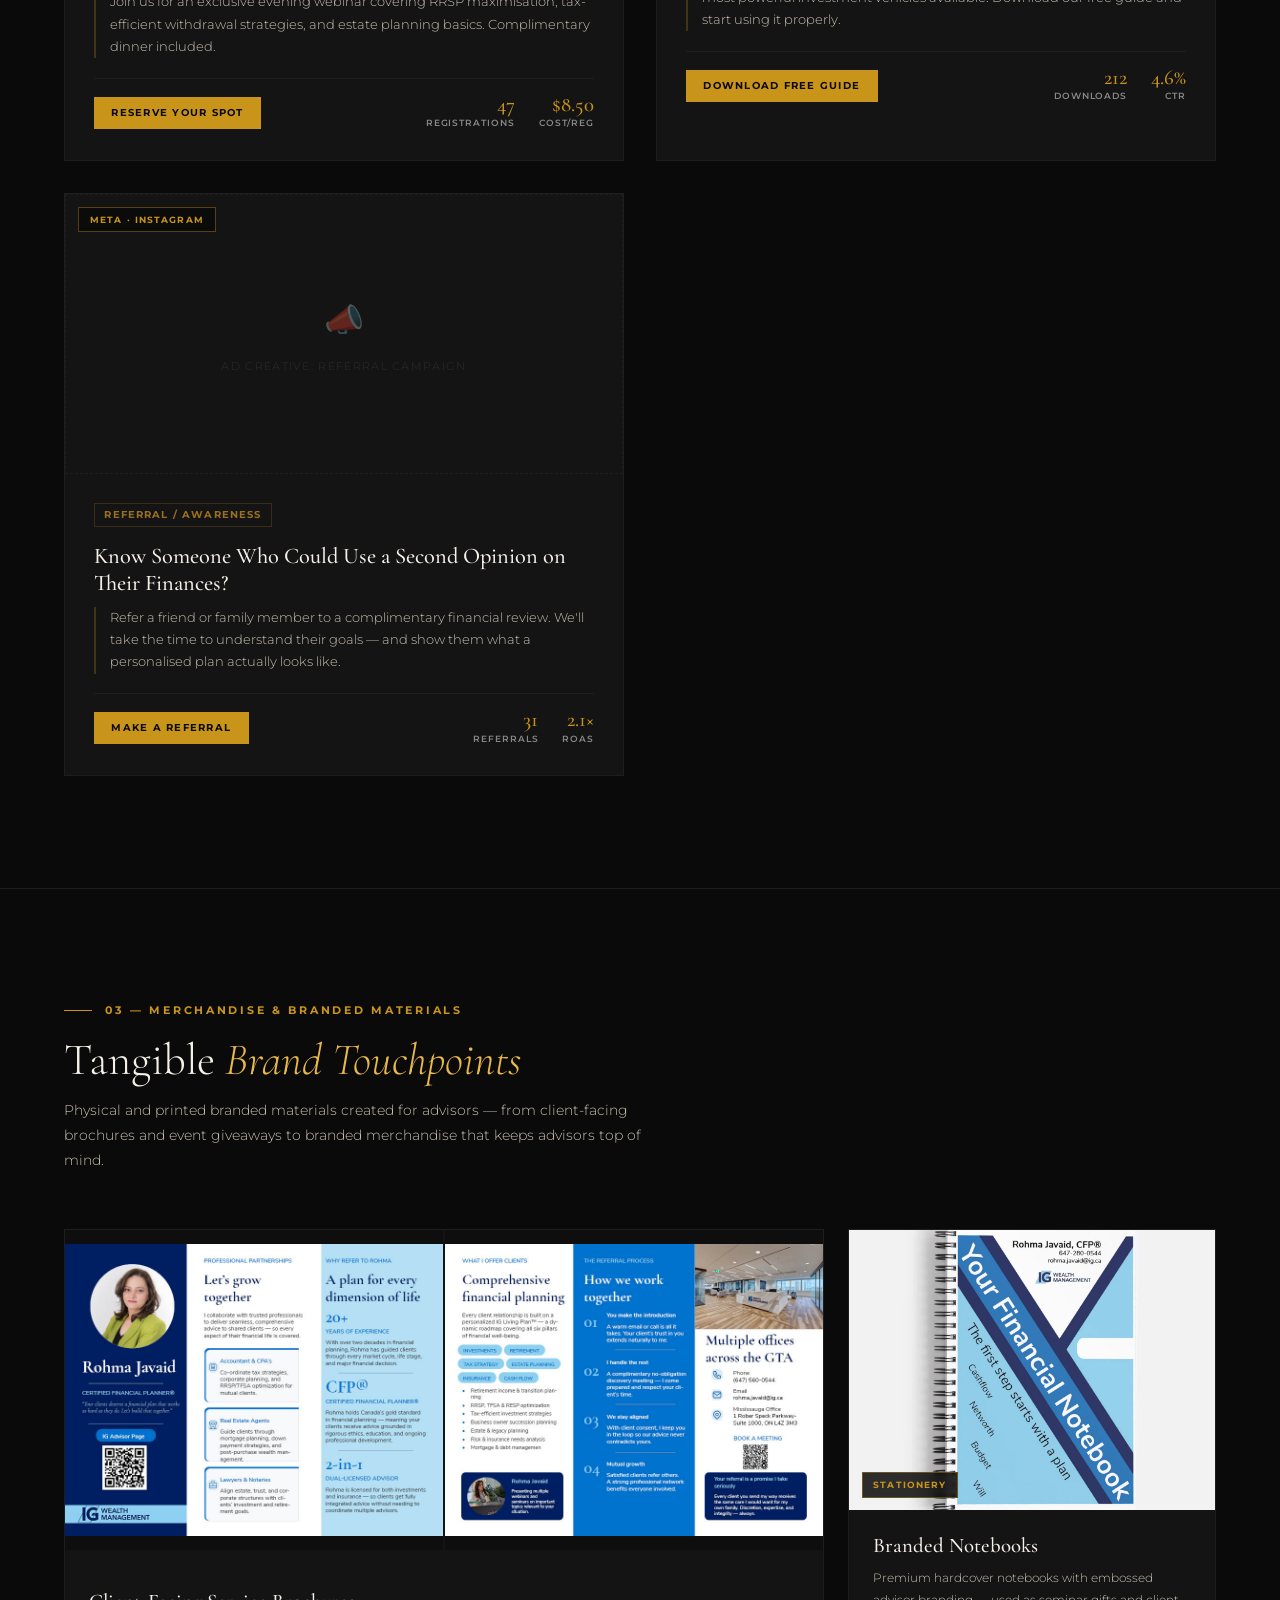
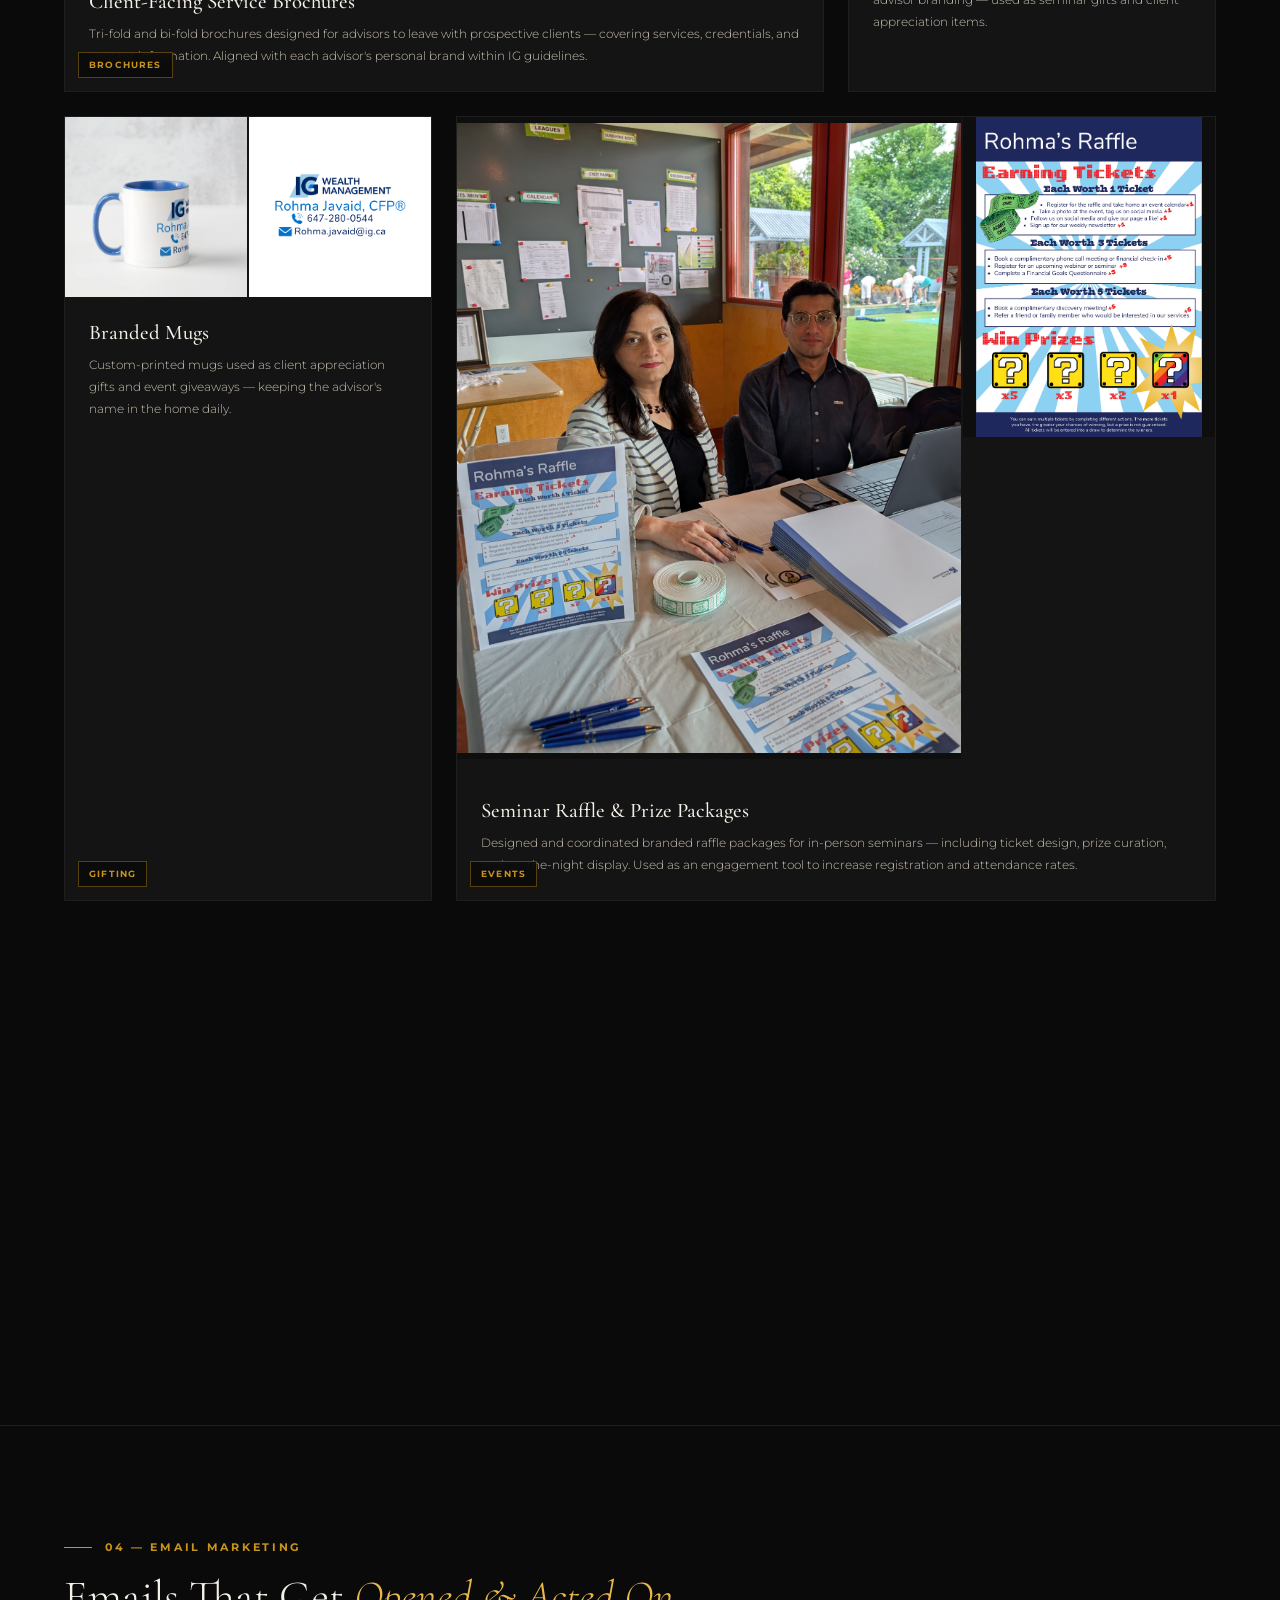
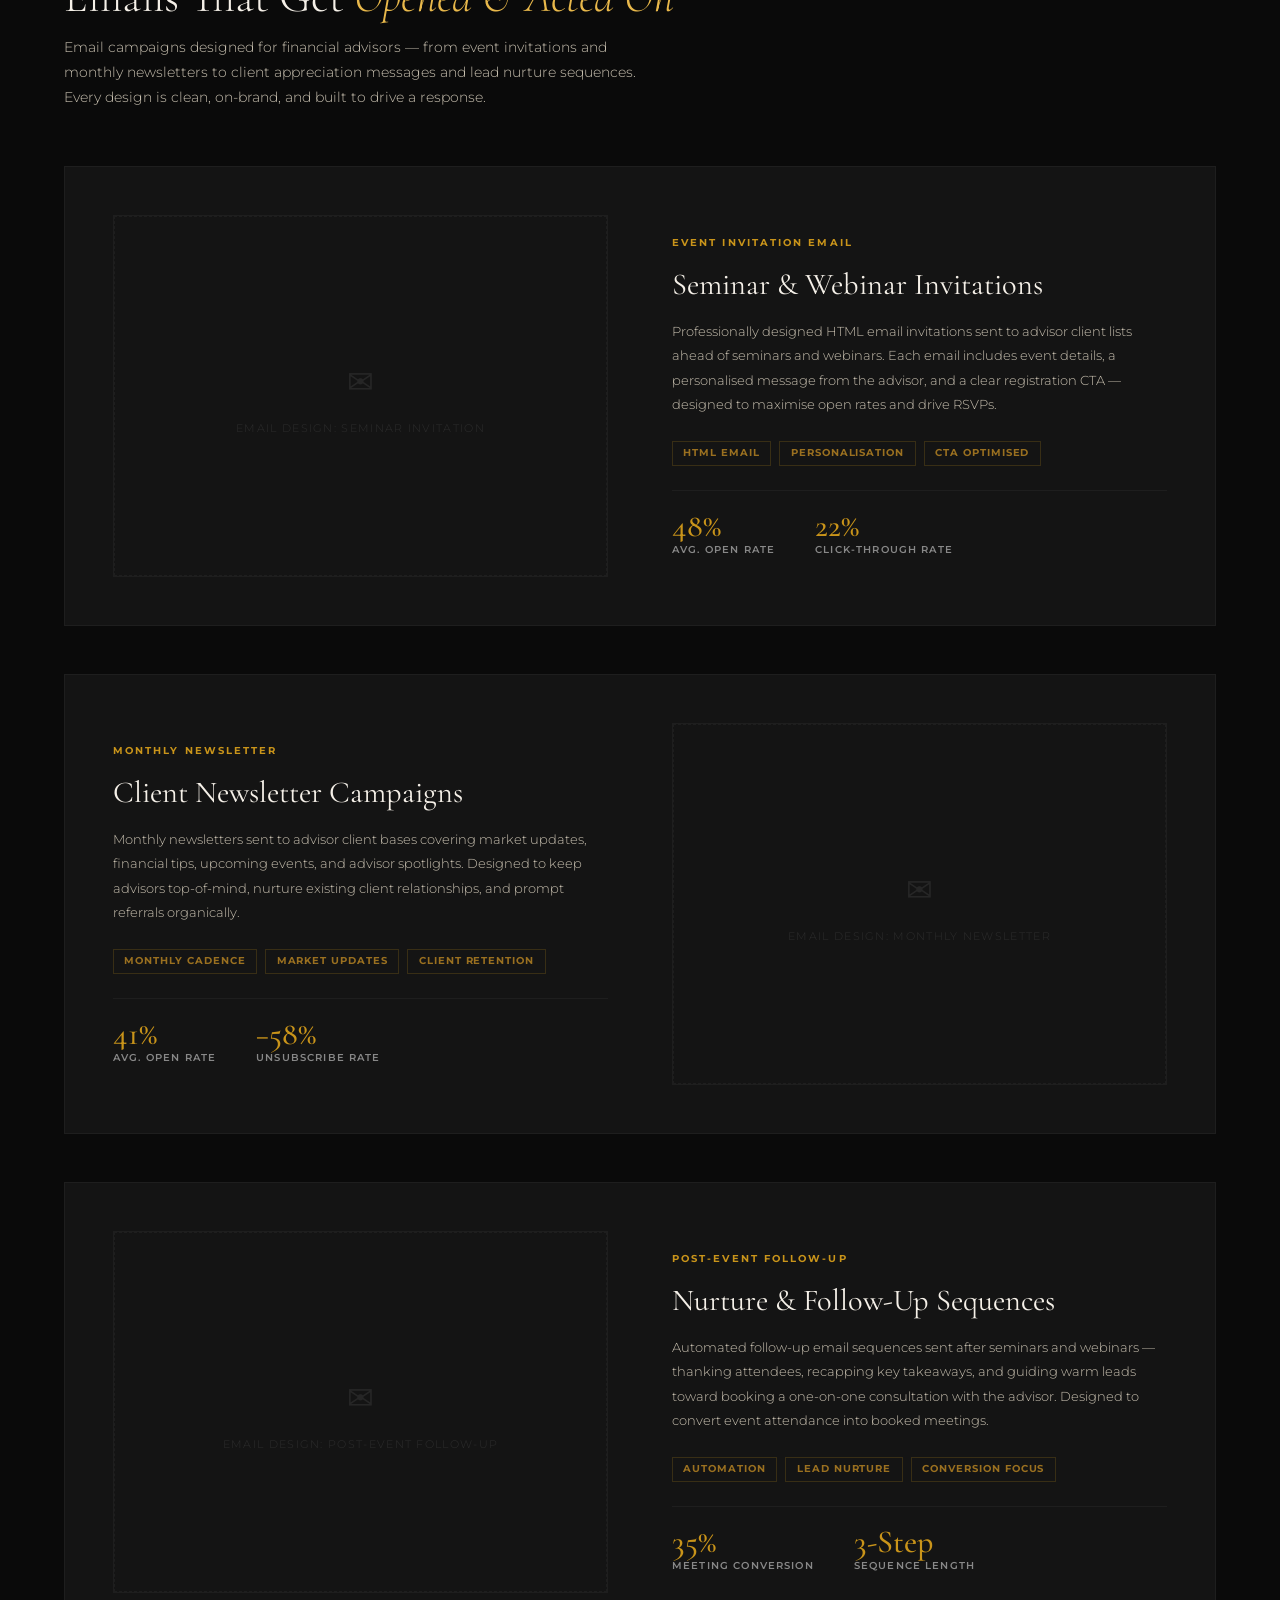
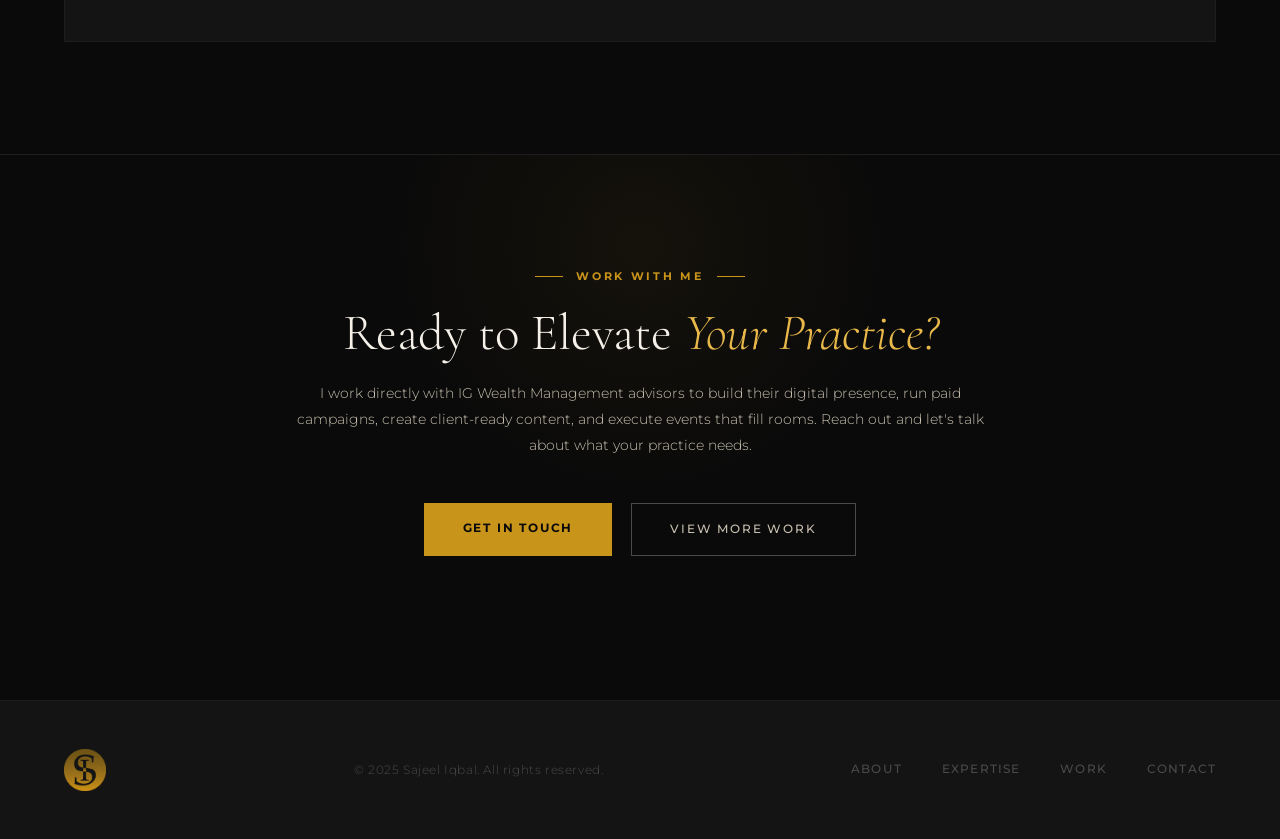
==== commit e74b0521: "trying another fix for the ad section to appear still trying to fix" ====
--- a/IG-Projects.html
+++ b/IG-Projects.html
@@ -206,6 +206,10 @@
       transition: opacity .7s var(--ease), transform .7s var(--ease);
     }
     .reveal.visible { opacity: 1; transform: translateY(0); }
+    
+    @media (prefers-reduced-motion: reduce) {
+      .reveal { opacity: 1; transform: none; }
+    }
 
     /* =============================================
        1. SOCIAL MEDIA POSTS
@@ -1638,7 +1642,7 @@
     // ── Intersection observer (reveal) ──────
     const obs = new IntersectionObserver(entries => {
       entries.forEach(e => { if (e.isIntersecting) e.target.classList.add('visible'); });
-    }, { threshold: 0.07 });
+    }, { threshold: 0, rootMargin: '0px 0px -50px 0px' });
     document.querySelectorAll('.reveal').forEach(el => obs.observe(el));
 
     // ── Sticky tab highlight ─────────────────
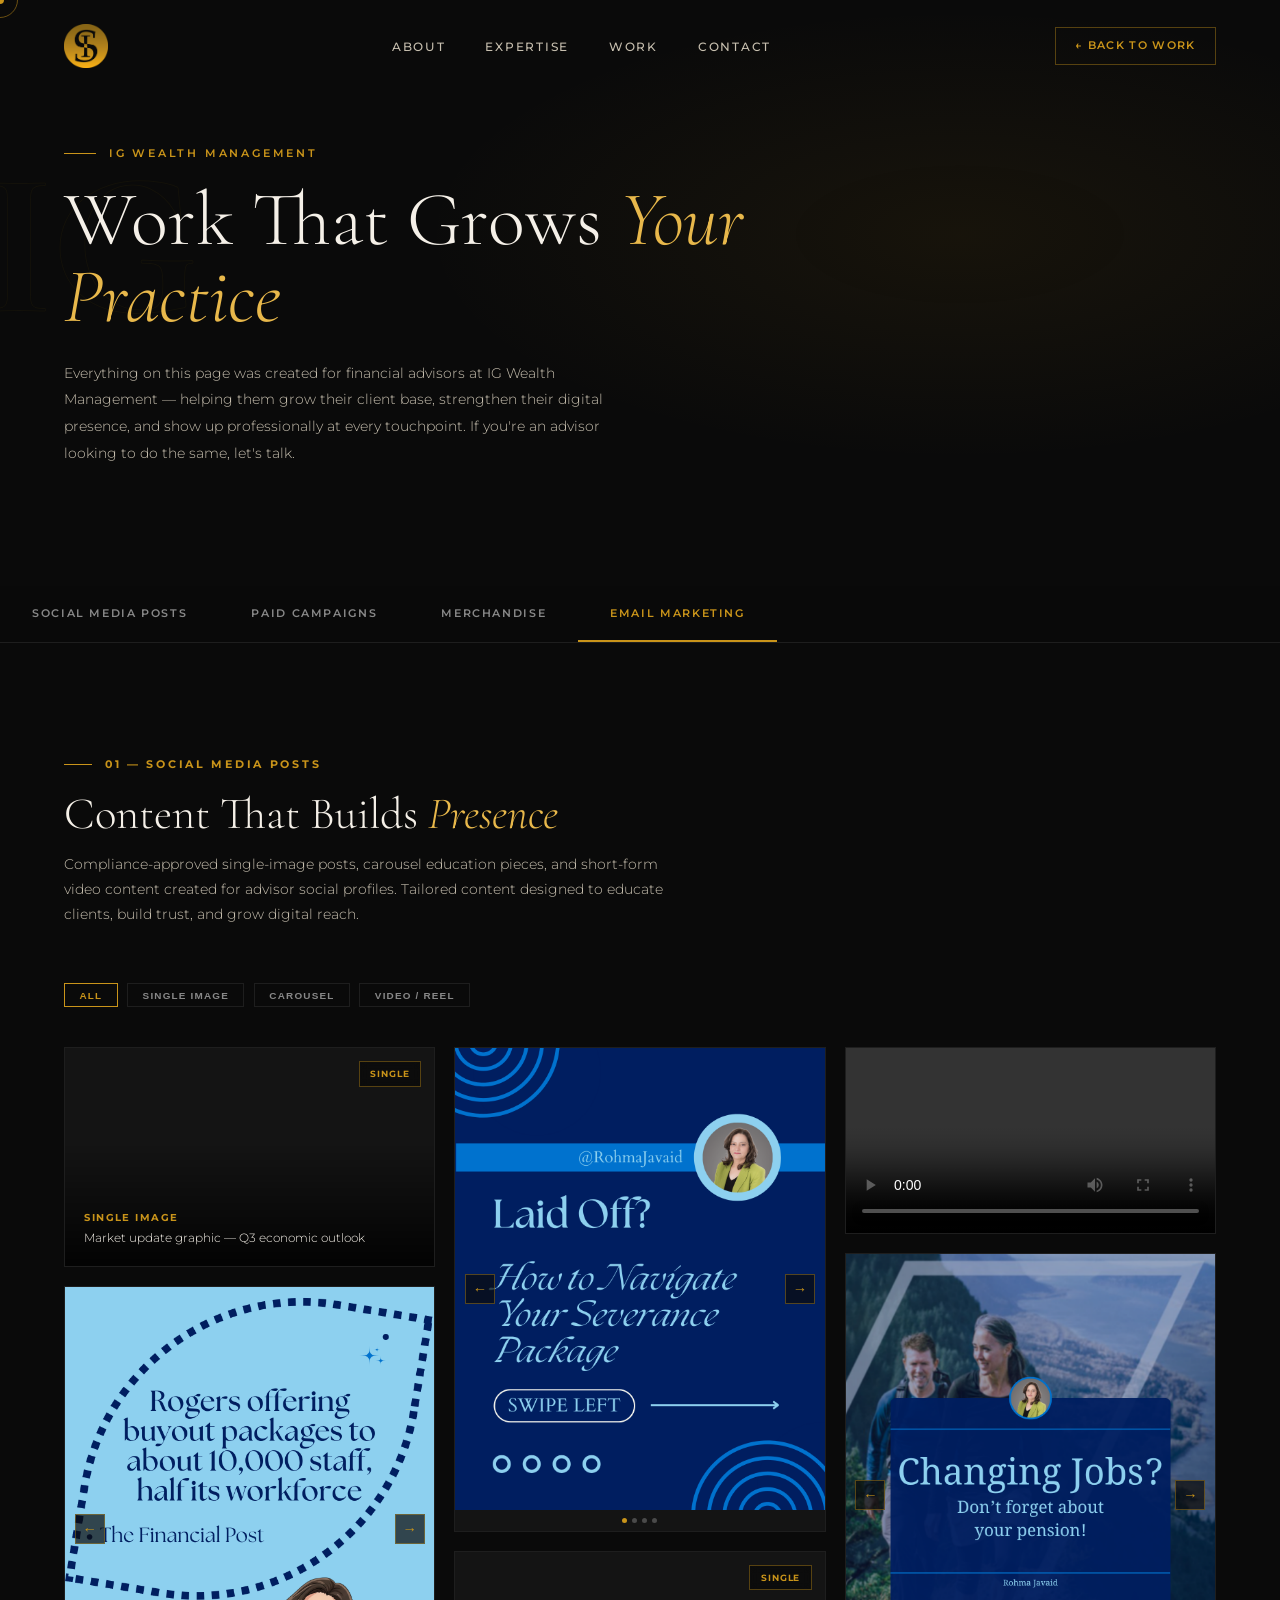
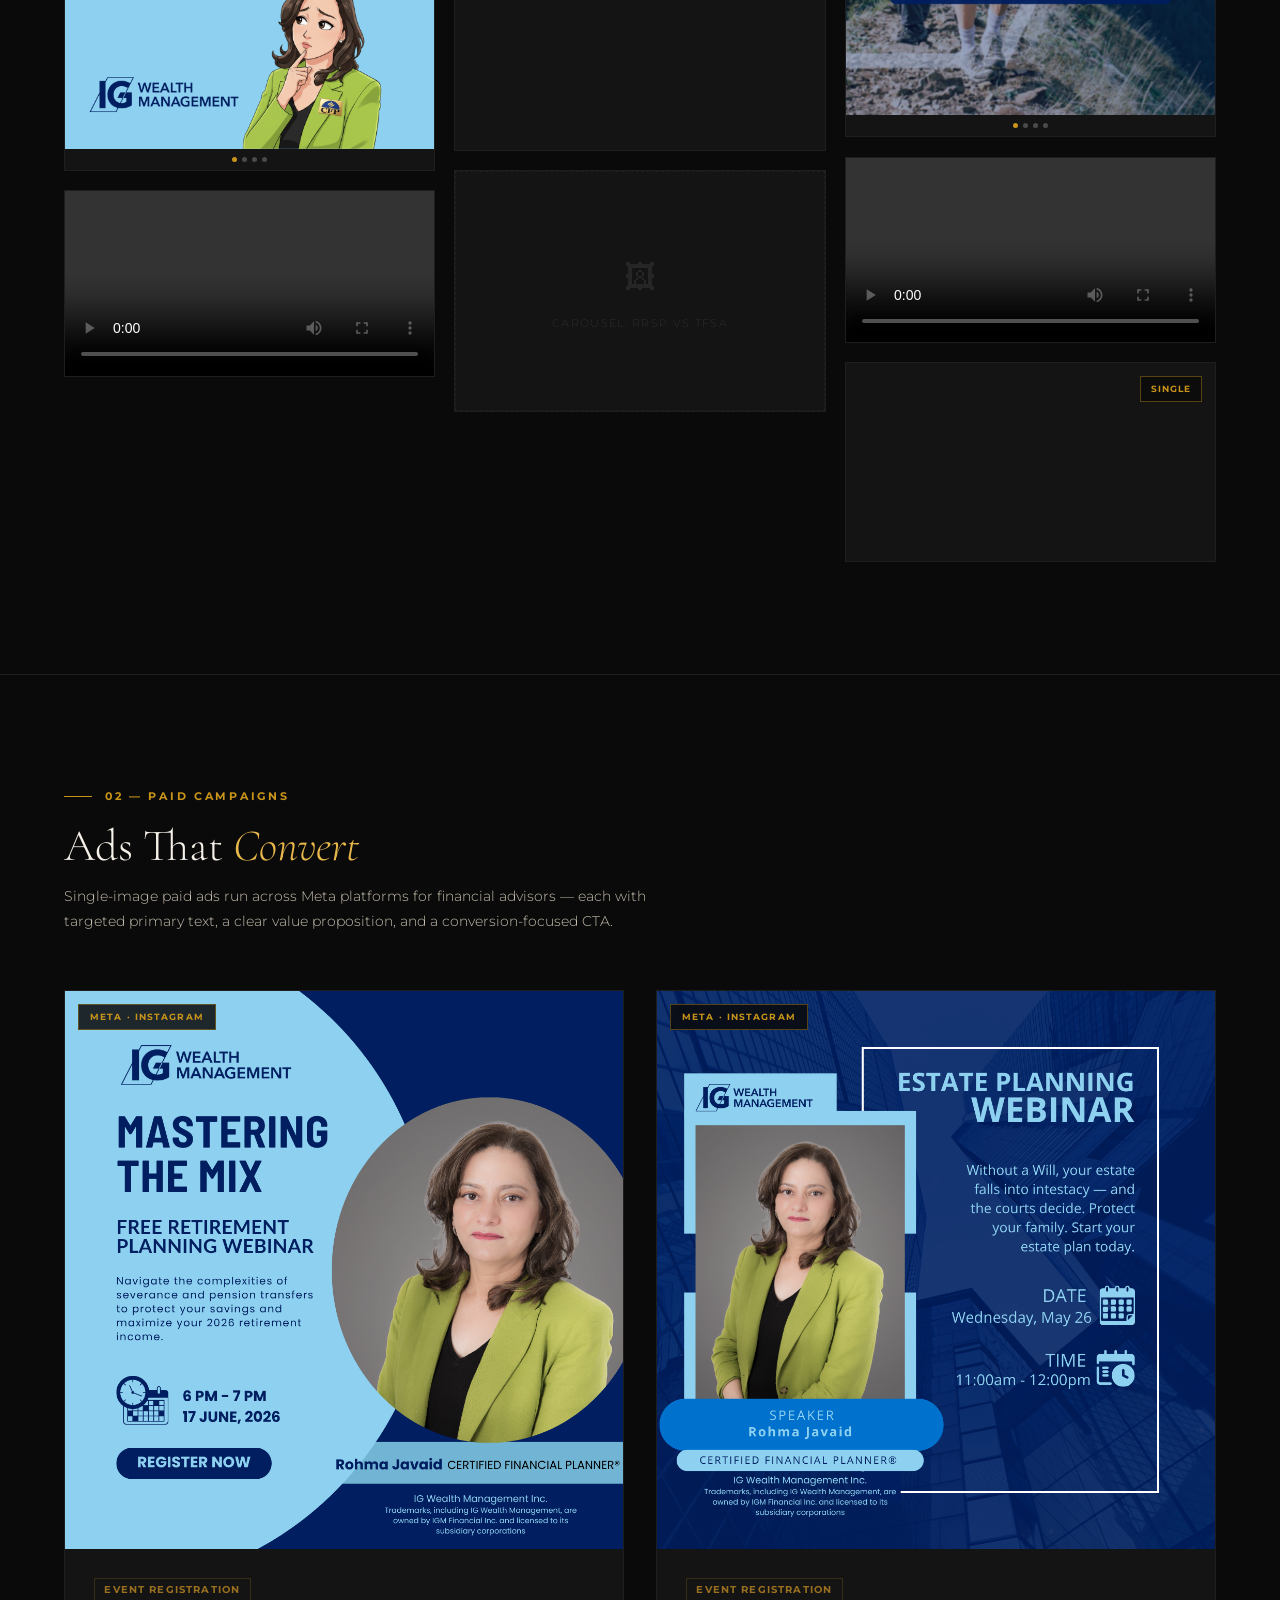
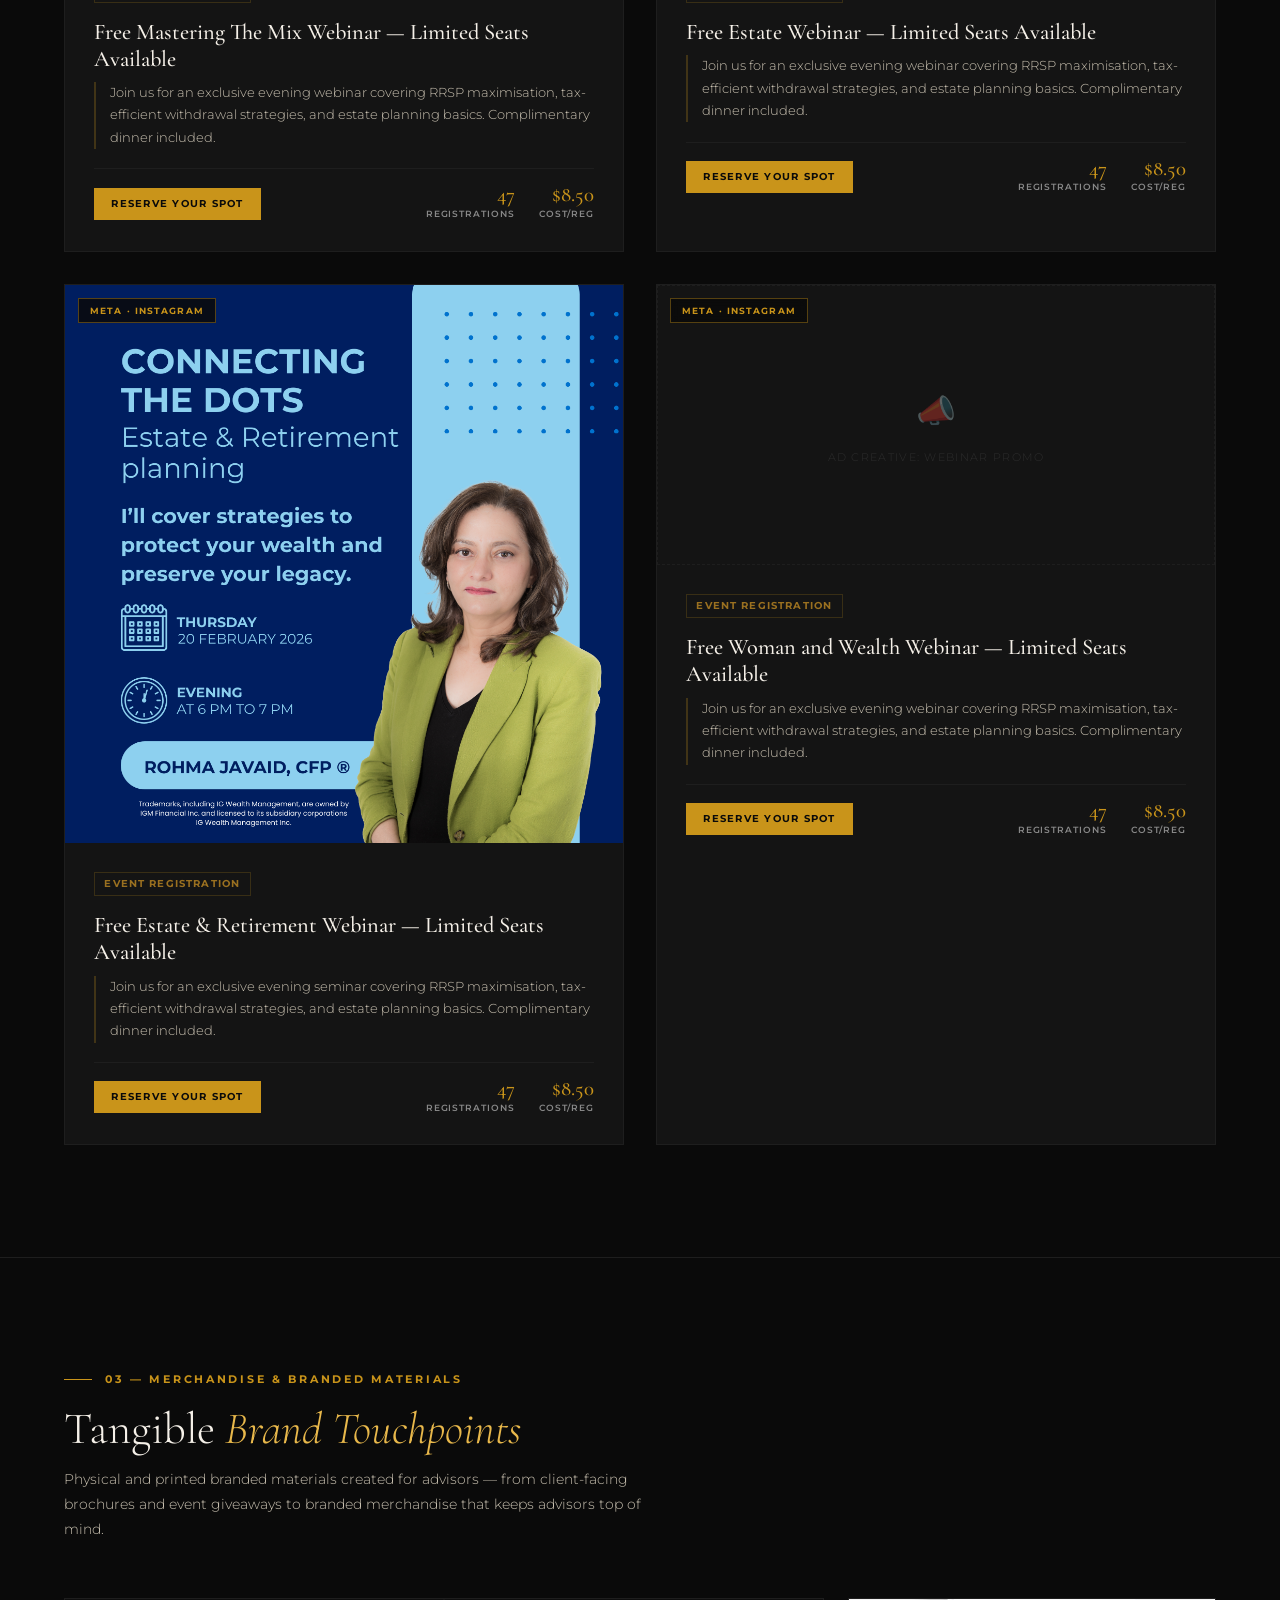
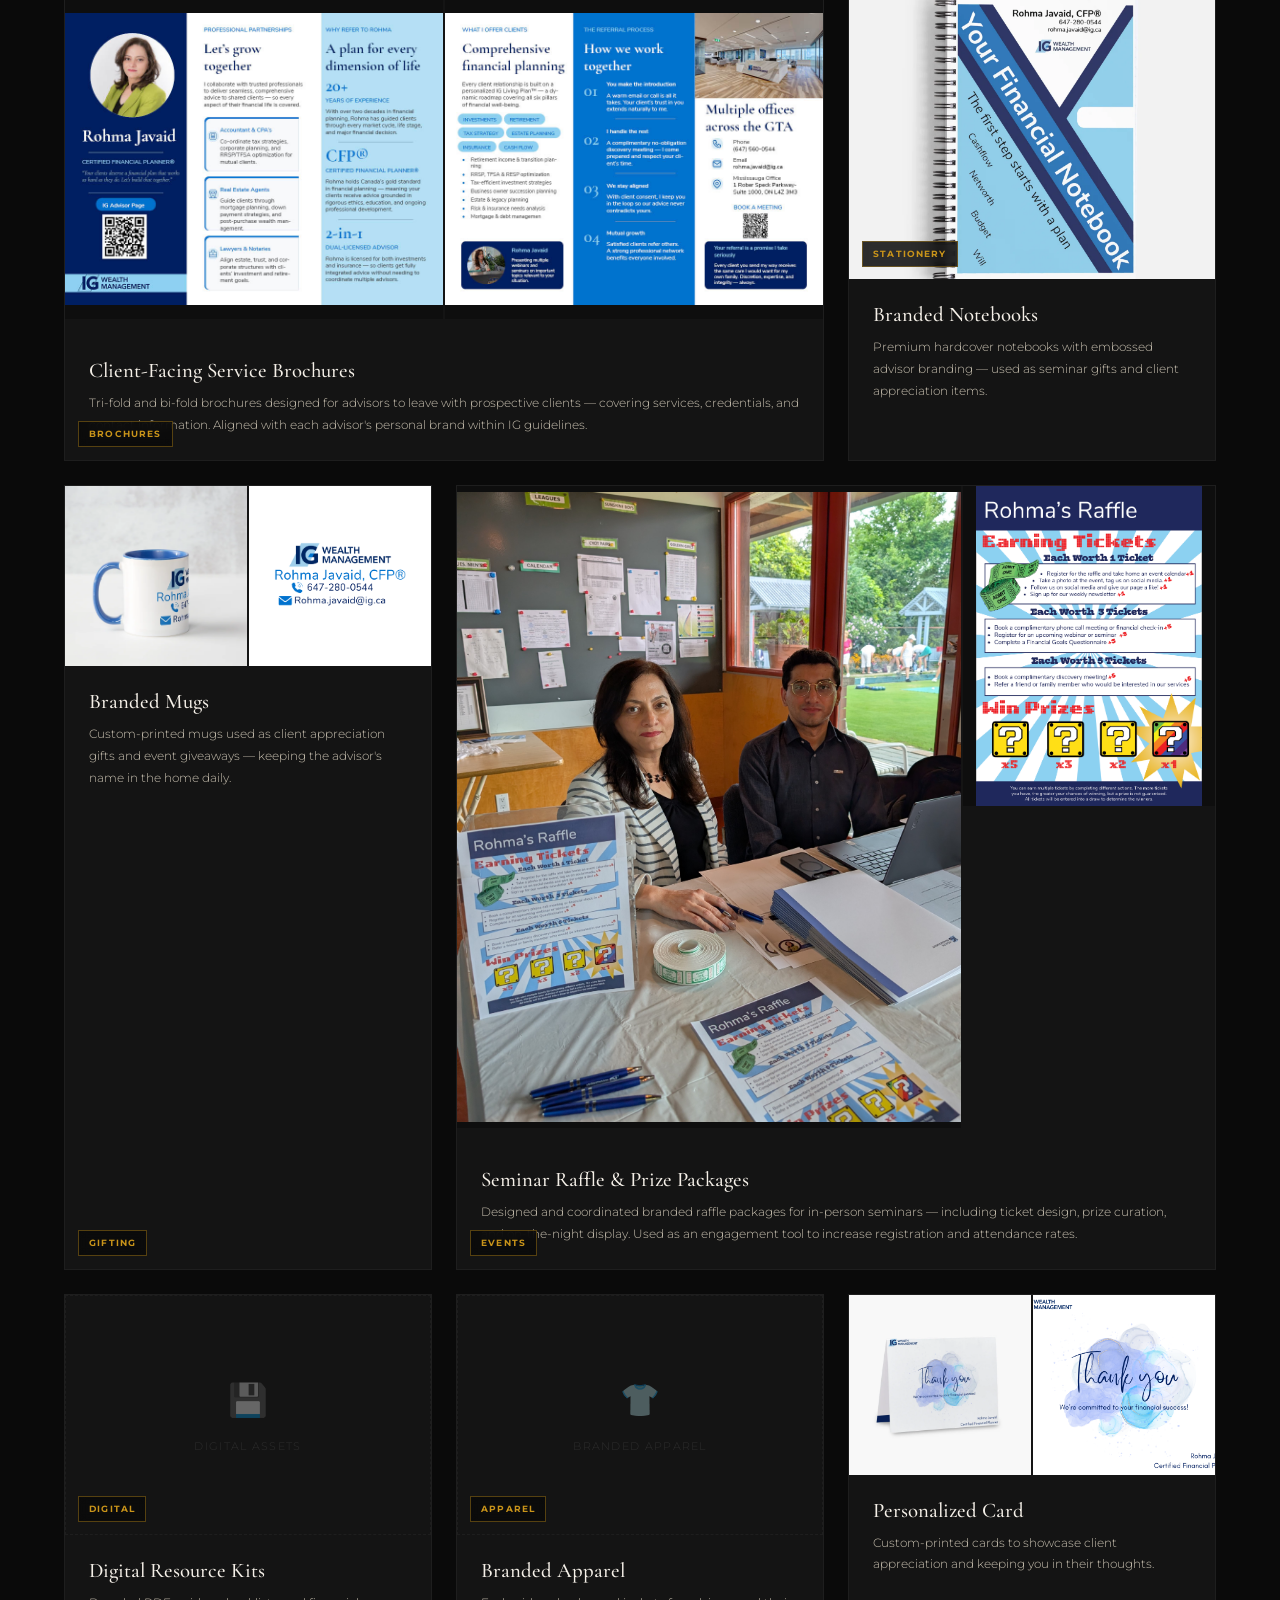
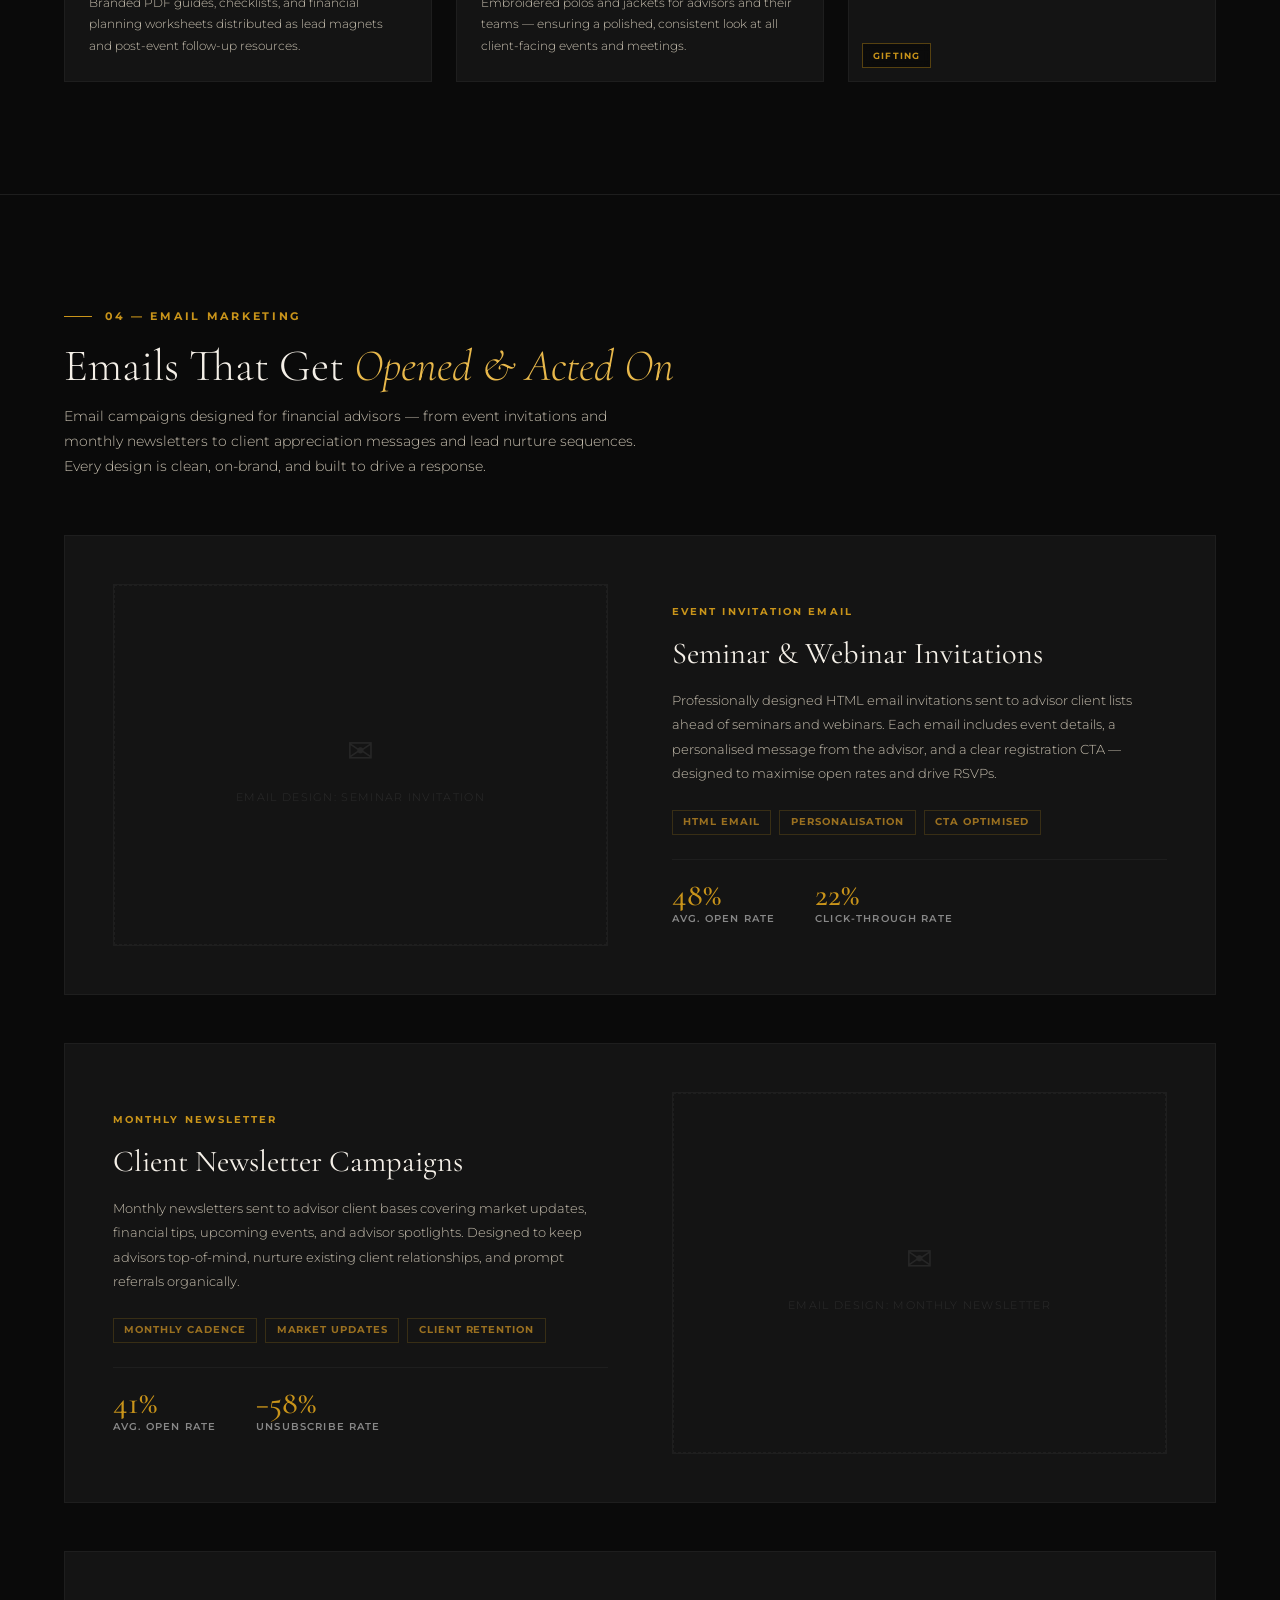
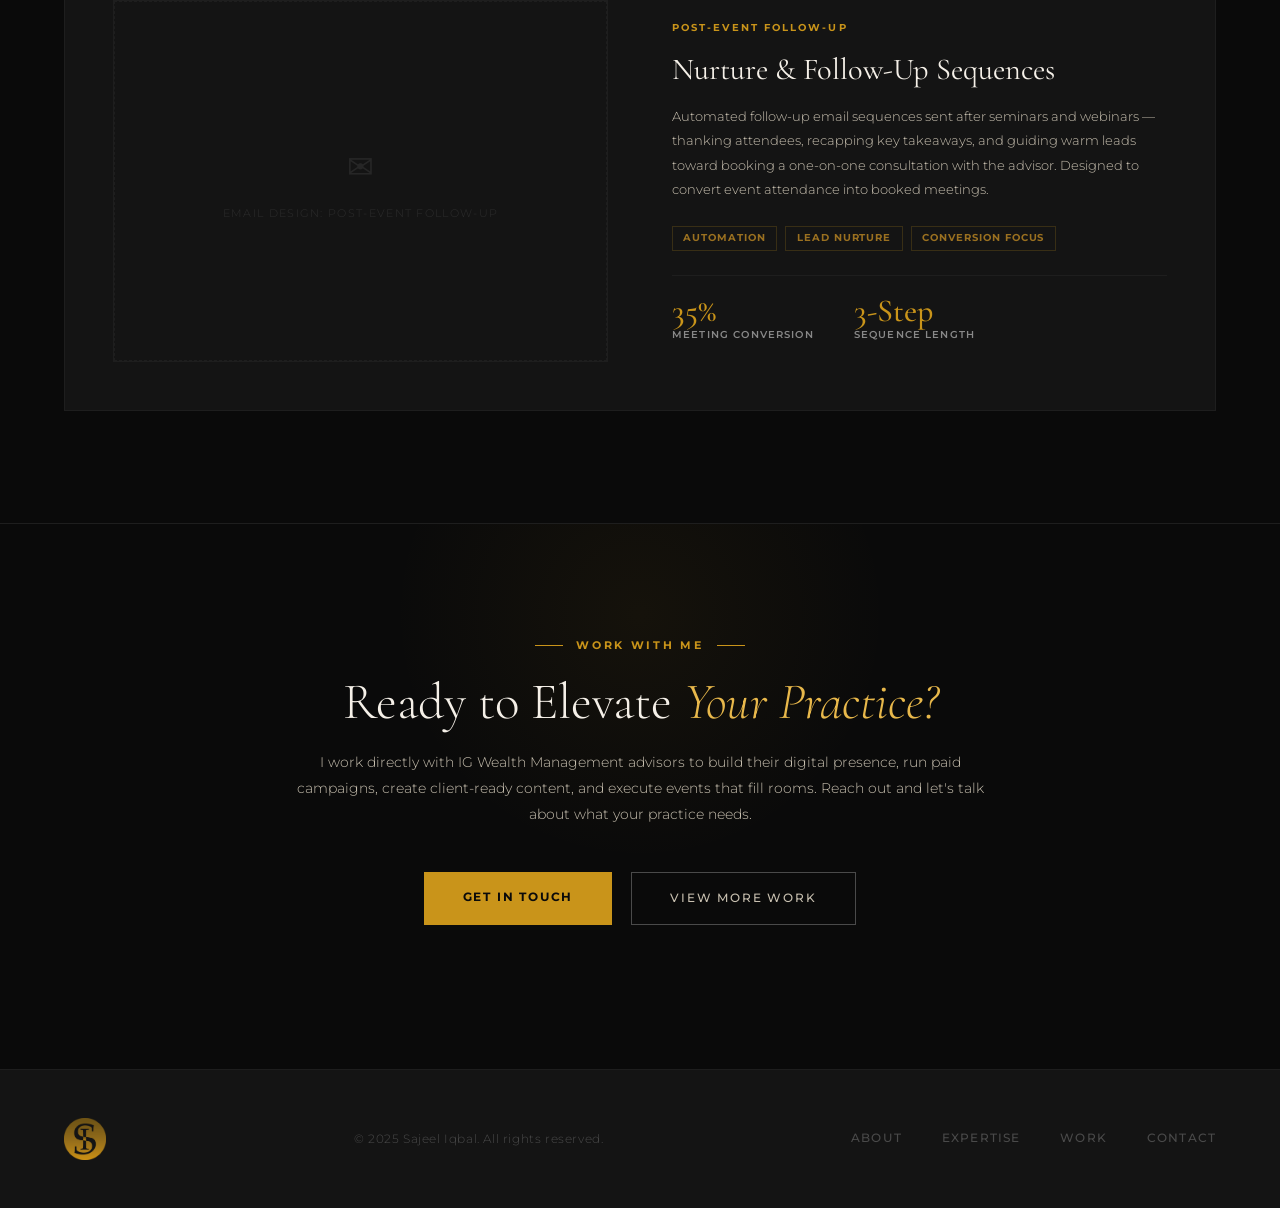
==== commit fdbc3648: "Add files via upload" ====
--- a/IG-Projects.html
+++ b/IG-Projects.html
@@ -206,10 +206,6 @@
       transition: opacity .7s var(--ease), transform .7s var(--ease);
     }
     .reveal.visible { opacity: 1; transform: translateY(0); }
-    
-    @media (prefers-reduced-motion: reduce) {
-      .reveal { opacity: 1; transform: none; }
-    }
 
     /* =============================================
        1. SOCIAL MEDIA POSTS
@@ -936,6 +932,7 @@
     <div class="ads-grid">
 
       <!-- AD CARD 1 -->
+       <!--
       <div class="ad-card reveal">
         <div class="ad-image-wrap">
           <div class="ad-platform-badge">Meta · Facebook</div>
@@ -965,6 +962,7 @@
           </div>
         </div>
       </div>
+-->
       
       <!-- Mastering The Mix Webinar AD CARD -->
       <div class="ad-card reveal">
@@ -1093,6 +1091,7 @@
 
 
       <!-- AD CARD 3 -->
+       <!--
       <div class="ad-card reveal">
         <div class="ad-image-wrap">
           <div class="ad-platform-badge">Meta · Facebook</div>
@@ -1122,8 +1121,10 @@
           </div>
         </div>
       </div>
+-->
 
       <!-- AD CARD 4 -->
+       <!--
       <div class="ad-card reveal">
         <div class="ad-image-wrap">
           <div class="ad-platform-badge">Meta · Instagram</div>
@@ -1153,7 +1154,7 @@
           </div>
         </div>
       </div>
-
+-->
     </div><!-- /ads-grid -->
   </section>
 
@@ -1642,7 +1643,7 @@
     // ── Intersection observer (reveal) ──────
     const obs = new IntersectionObserver(entries => {
       entries.forEach(e => { if (e.isIntersecting) e.target.classList.add('visible'); });
-    }, { threshold: 0, rootMargin: '0px 0px -50px 0px' });
+    }, { threshold: 0.07 });
     document.querySelectorAll('.reveal').forEach(el => obs.observe(el));
 
     // ── Sticky tab highlight ─────────────────
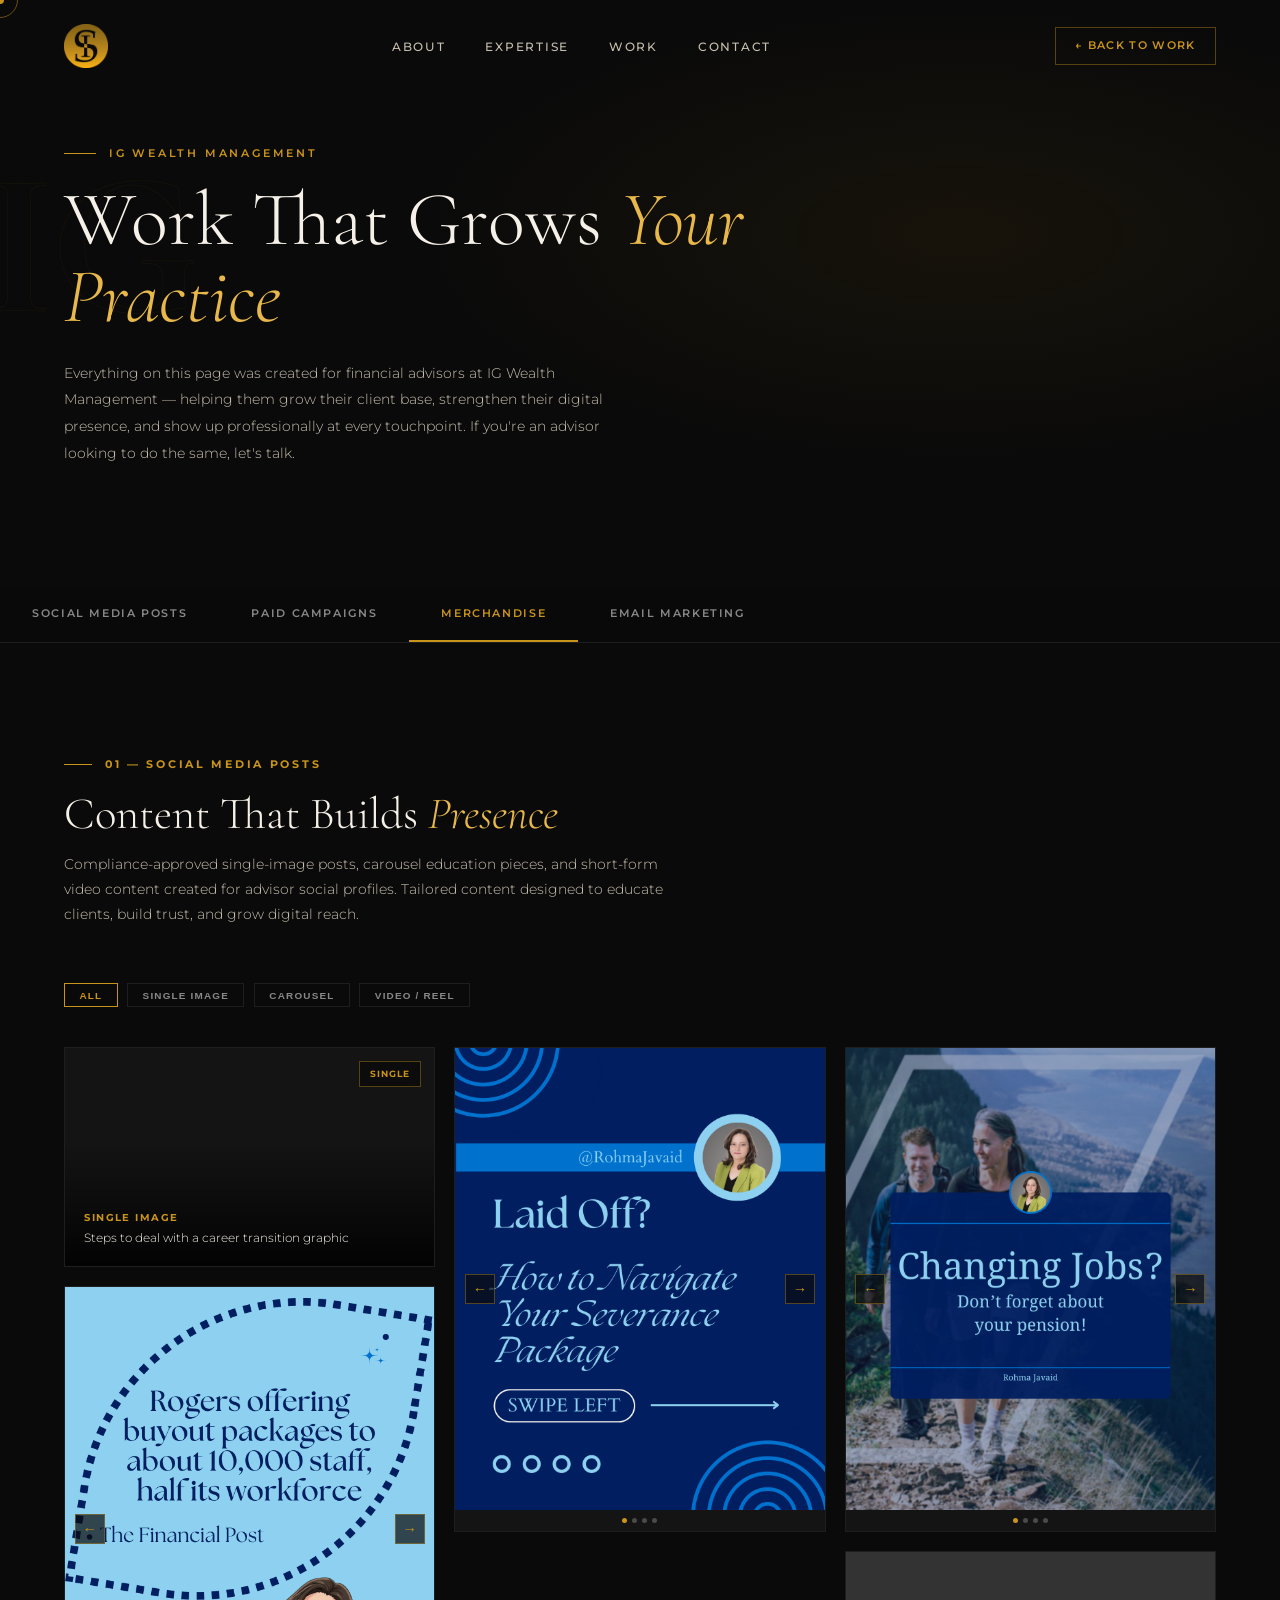
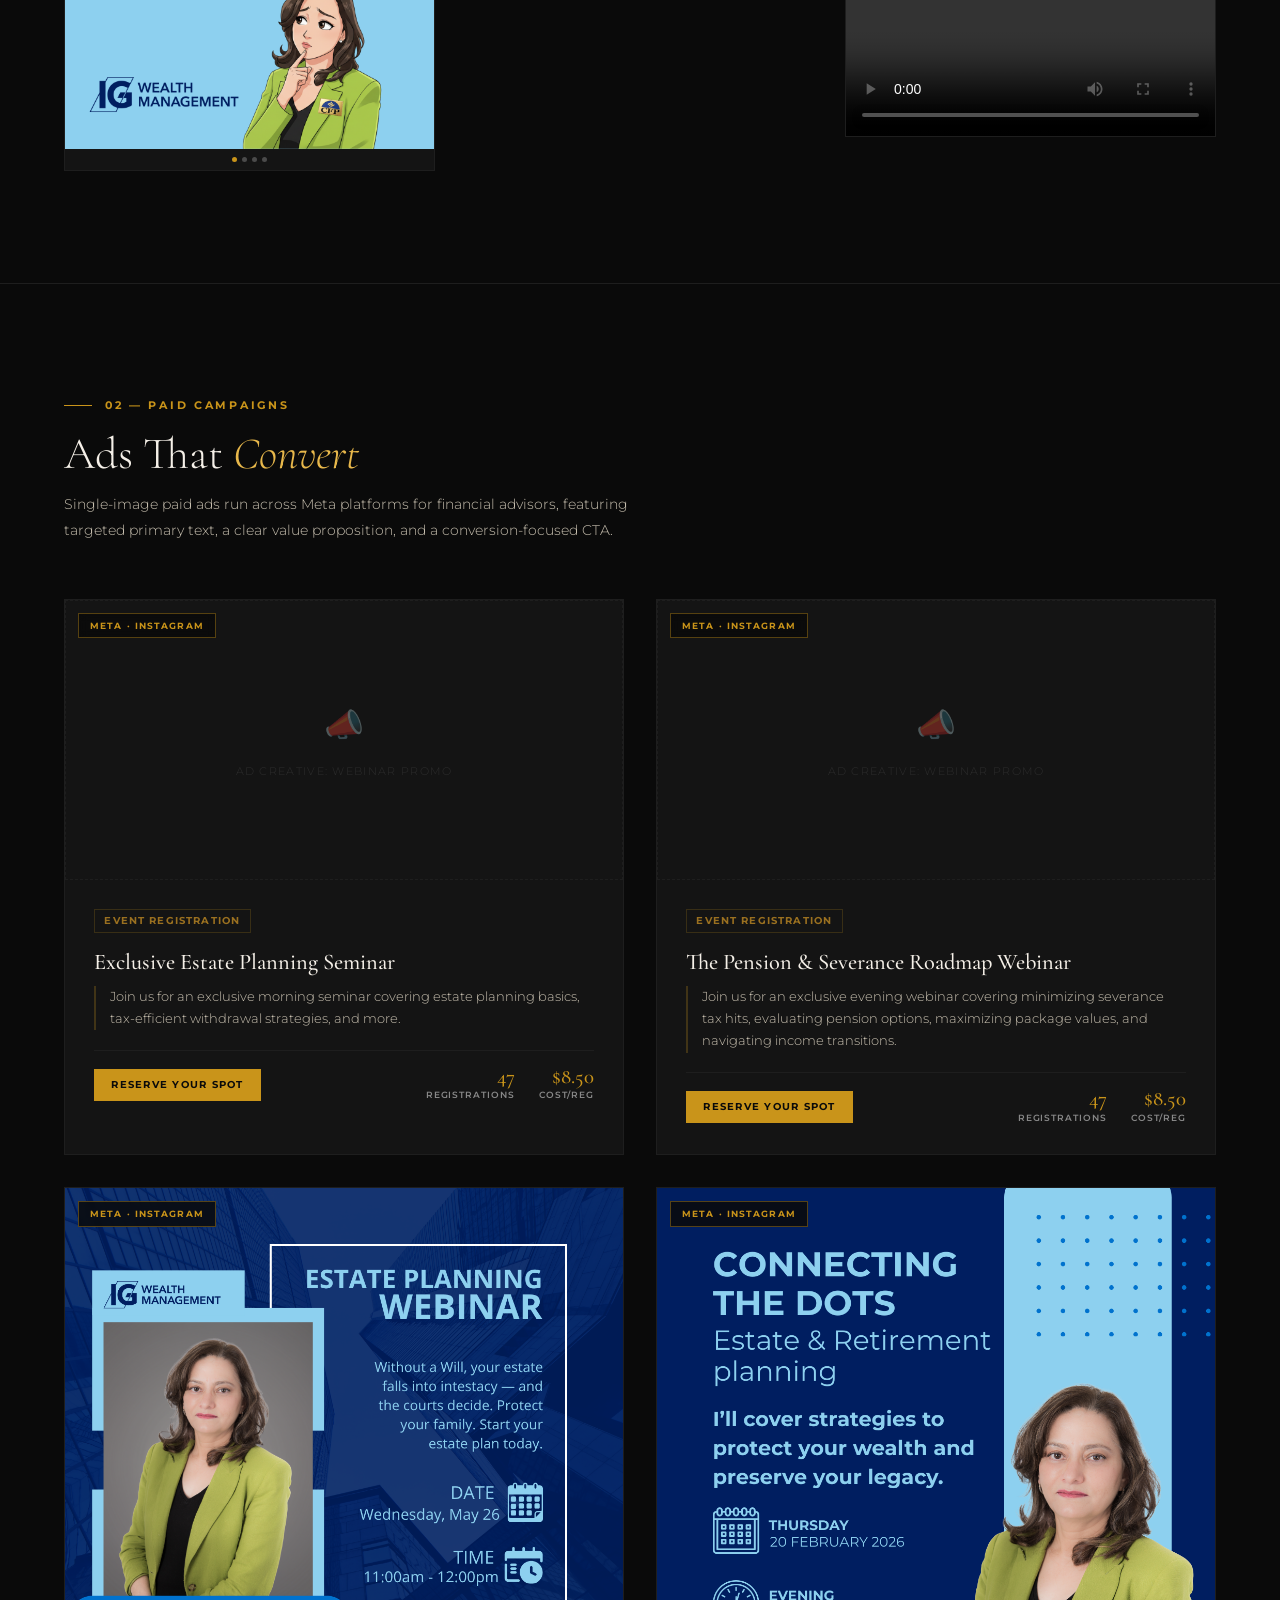
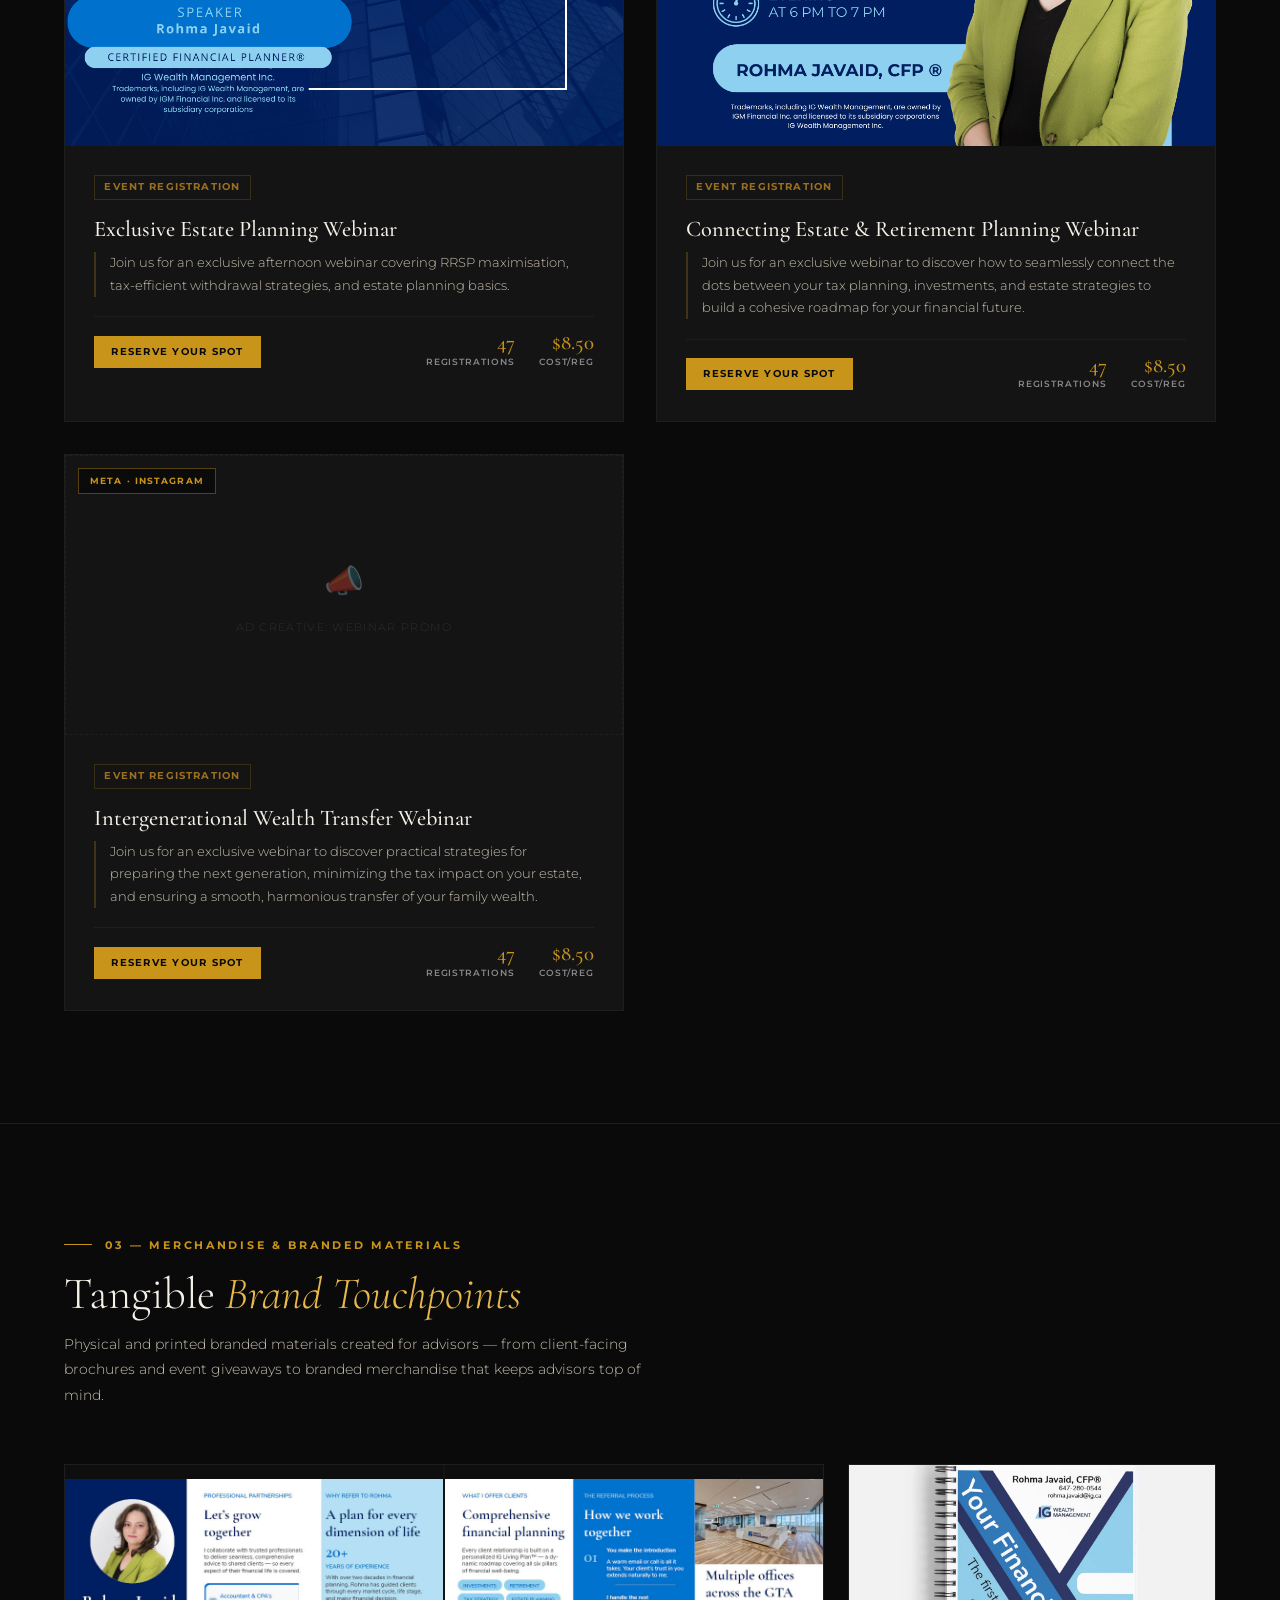
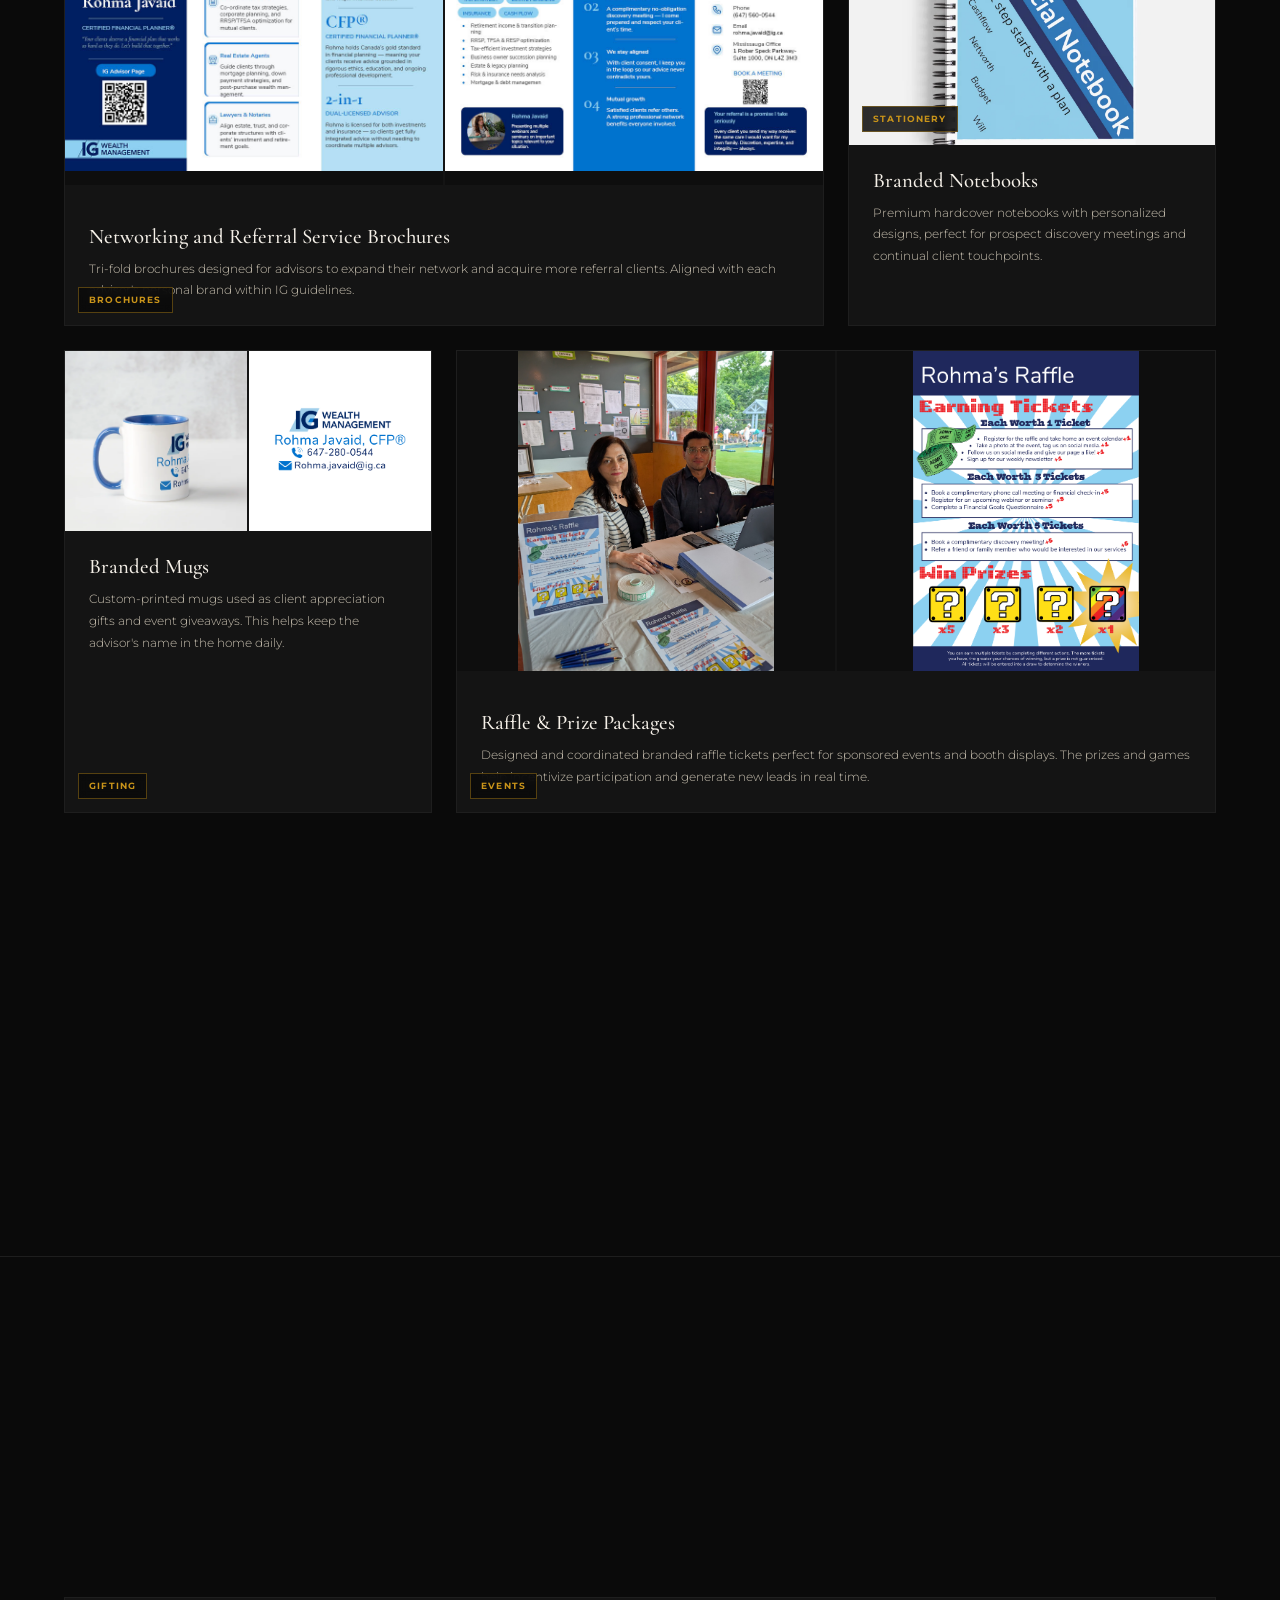
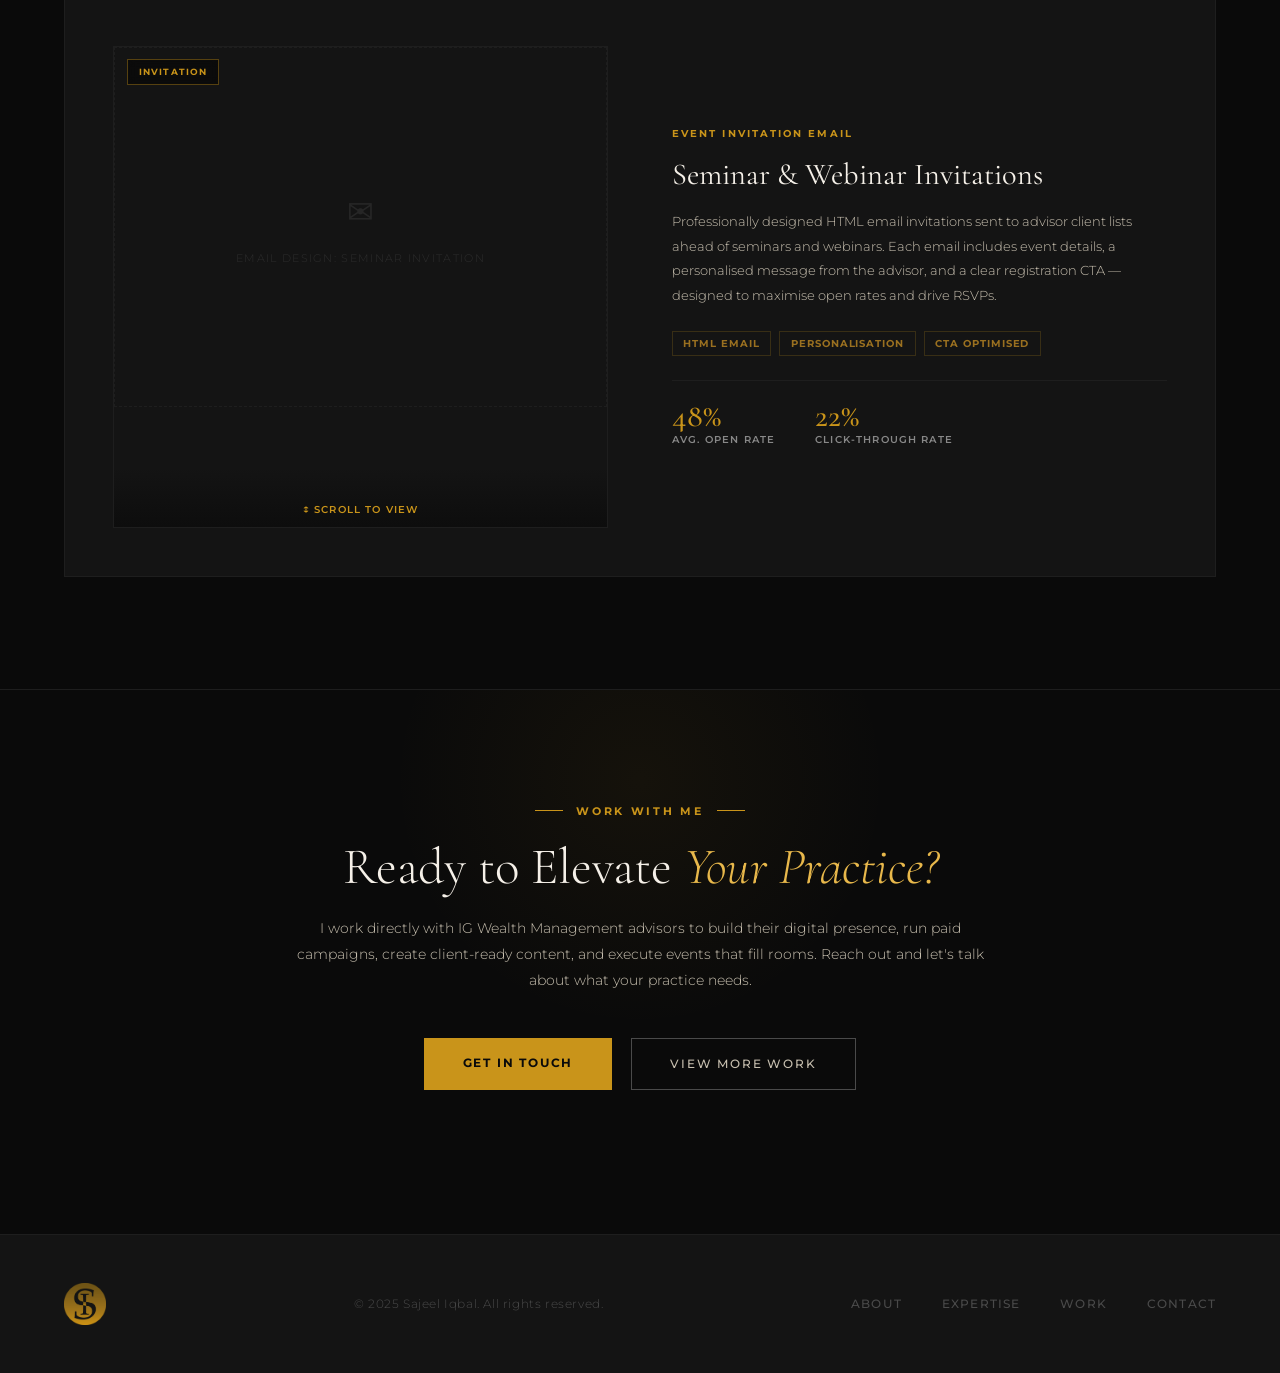
==== commit 99546724: "Add files via upload" ====
--- a/IG-Projects.html
+++ b/IG-Projects.html
@@ -704,12 +704,12 @@
       <!-- ── SINGLE IMAGE POST ── -->
       <div class="post-item reveal" data-type="single">
         <div class="post-type-badge">Single</div>
-        <img src="assets/ig-post-1.jpg" alt="Market Update Post"
+        <img src="img/career-transition-post.png" alt="Career Transition Post"
              onerror="this.closest('.post-item').querySelector('.post-overlay').style.opacity='1';this.style.display='none';this.closest('.post-item').style.minHeight='220px';this.closest('.post-item').style.background='#141414'">
         <div class="post-overlay">
           <div class="post-overlay-text">
             <span class="post-overlay-tag">Single Image</span>
-            Market update graphic — Q3 economic outlook
+            Steps to deal with a career transition graphic
           </div>
         </div>
       </div>
@@ -747,6 +747,7 @@
       </div>
 
       <!-- ── VIDEO / REEL ── -->
+       <!--
       <div class="post-item post-video reveal" data-type="video">
         <div class="post-type-badge">Reel</div>
         <video controls preload="metadata"
@@ -760,7 +761,7 @@
           </div>
         </div>
       </div>
-
+-->
             <!-- ── CAROUSEL POST 2 ── -->
       <div class="post-item reveal" data-type="carousel">
         <div class="post-type-badge">Carousel</div>
@@ -798,6 +799,7 @@
       </div>
 
       <!-- ── SINGLE IMAGE POST ── -->
+       <!--
       <div class="post-item reveal" data-type="single">
         <div class="post-type-badge">Single</div>
         <img src="assets/ig-post-2.jpg" alt="Financial Tip Post"
@@ -809,8 +811,10 @@
           </div>
         </div>
       </div>
+-->
 
       <!-- ── CAROUSEL POST ── -->
+       <!--
       <div class="post-item reveal" data-type="carousel">
         <div class="post-type-badge">Carousel</div>
         <div class="post-carousel" id="pc-2">
@@ -837,8 +841,9 @@
           </div>
         </div>
       </div>
-
+-->
       <!-- ── VIDEO ── -->
+       <!--
       <div class="post-item post-video reveal" data-type="video">
         <div class="post-type-badge">Video</div>
         <video controls preload="metadata"
@@ -852,7 +857,7 @@
           </div>
         </div>
       </div>
-
+-->
             <!-- ── CAROUSEL POST 3 ── -->
       <div class="post-item reveal" data-type="carousel">
         <div class="post-type-badge">Carousel</div>
@@ -902,6 +907,7 @@
       </div>
 
       <!-- ── SINGLE IMAGE ── -->
+       <!--
       <div class="post-item reveal" data-type="single">
         <div class="post-type-badge">Single</div>
         <img src="assets/ig-post-3.jpg" alt="Event Promo Post"
@@ -913,7 +919,7 @@
           </div>
         </div>
       </div>
-
+-->
     </div><!-- /posts-grid -->
   </section>
 
@@ -925,7 +931,7 @@
       <div class="section-label">02 — Paid Campaigns</div>
       <h2 class="section-title">Ads That <em>Convert</em></h2>
       <p class="section-desc">
-        Single-image paid ads run across Meta platforms for financial advisors — each with targeted primary text, a clear value proposition, and a conversion-focused CTA.
+        Single-image paid ads run across Meta platforms for financial advisors, featuring targeted primary text, a clear value proposition, and a conversion-focused CTA.
       </p>
     </div>
 
@@ -963,21 +969,20 @@
         </div>
       </div>
 -->
-      
-      <!-- Mastering The Mix Webinar AD CARD -->
+            <!-- Estate Planning Seminar AD CARD -->
       <div class="ad-card reveal">
         <div class="ad-image-wrap">
           <div class="ad-platform-badge">Meta · Instagram</div>
-          <img src="img/mastering-the-mix-ad.png" alt="Webinar Ad"
+          <img src="img/estate-planning-seminar-ad.png" alt="Webinar Ad"
                onerror="this.closest('.ad-image-wrap').innerHTML='<div class=\'placeholder-block\' style=\'min-height:280px\'><div class=\'ph-icon\'>📣</div><div class=\'ph-text\'>Ad Creative: Webinar Promo</div></div><div class=\'ad-platform-badge\'>Meta · Instagram</div>'">
         </div>
         <div class="ad-body">
           <div class="ad-meta">
             <span class="ad-objective">Event Registration</span>
           </div>
-          <div class="ad-title">Free Mastering The Mix Webinar — Limited Seats Available</div>
+          <div class="ad-title">Exclusive Estate Planning Seminar</div>
           <div class="ad-primary">
-            Join us for an exclusive evening webinar covering RRSP maximisation, tax-efficient withdrawal strategies, and estate planning basics. Complimentary dinner included.
+            Join us for an exclusive morning seminar covering estate planning basics, tax-efficient withdrawal strategies, and more.
           </div>
           <div class="ad-cta-wrap">
             <span class="ad-cta-btn">Reserve Your Spot</span>
@@ -995,20 +1000,21 @@
         </div>
       </div>
 
-            <!-- Estate Planning Webinar AD CARD -->
+
+      <!-- The Pension & Severance Roadmap Webinar AD CARD -->
       <div class="ad-card reveal">
         <div class="ad-image-wrap">
           <div class="ad-platform-badge">Meta · Instagram</div>
-          <img src="img/estate-planning-ad.png" alt="Webinar Ad"
+          <img src="img/pension-severance-roadmap-ad.png" alt="Webinar Ad"
                onerror="this.closest('.ad-image-wrap').innerHTML='<div class=\'placeholder-block\' style=\'min-height:280px\'><div class=\'ph-icon\'>📣</div><div class=\'ph-text\'>Ad Creative: Webinar Promo</div></div><div class=\'ad-platform-badge\'>Meta · Instagram</div>'">
         </div>
         <div class="ad-body">
           <div class="ad-meta">
             <span class="ad-objective">Event Registration</span>
           </div>
-          <div class="ad-title">Free Estate Webinar — Limited Seats Available</div>
+          <div class="ad-title">The Pension & Severance Roadmap Webinar</div>
           <div class="ad-primary">
-            Join us for an exclusive evening webinar covering RRSP maximisation, tax-efficient withdrawal strategies, and estate planning basics. Complimentary dinner included.
+            Join us for an exclusive evening webinar covering minimizing severance tax hits, evaluating pension options, maximizing package values, and navigating income transitions.
           </div>
           <div class="ad-cta-wrap">
             <span class="ad-cta-btn">Reserve Your Spot</span>
@@ -1026,20 +1032,20 @@
         </div>
       </div>
 
-      <!-- Connecting the Dots Webinar AD CARD -->
+            <!-- Estate Planning Webinar AD CARD -->
       <div class="ad-card reveal">
         <div class="ad-image-wrap">
           <div class="ad-platform-badge">Meta · Instagram</div>
-          <img src="img/connecting-the-dots-ad.png" alt="Webinar Ad"
-               onerror="this.closest('.ad-image-wrap').innerHTML='<div class=\'placeholder-block\' style=\'min-height:280px\'><div class=\'ph-icon\'>📣</div><div class=\'ph-text\'>Ad Creative: Seminar Promo</div></div><div class=\'ad-platform-badge\'>Meta · Instagram</div>'">
+          <img src="img/estate-planning-ad.png" alt="Webinar Ad"
+               onerror="this.closest('.ad-image-wrap').innerHTML='<div class=\'placeholder-block\' style=\'min-height:280px\'><div class=\'ph-icon\'>📣</div><div class=\'ph-text\'>Ad Creative: Webinar Promo</div></div><div class=\'ad-platform-badge\'>Meta · Instagram</div>'">
         </div>
         <div class="ad-body">
           <div class="ad-meta">
             <span class="ad-objective">Event Registration</span>
           </div>
-          <div class="ad-title">Free Estate & Retirement Webinar — Limited Seats Available</div>
+          <div class="ad-title">Exclusive Estate Planning Webinar</div>
           <div class="ad-primary">
-            Join us for an exclusive evening seminar covering RRSP maximisation, tax-efficient withdrawal strategies, and estate planning basics. Complimentary dinner included.
+            Join us for an exclusive afternoon webinar covering RRSP maximisation, tax-efficient withdrawal strategies, and estate planning basics.
           </div>
           <div class="ad-cta-wrap">
             <span class="ad-cta-btn">Reserve Your Spot</span>
@@ -1057,20 +1063,20 @@
         </div>
       </div>
 
-      <!-- Woman and Wealth Webinar AD CARD -->
+      <!-- Connecting the Dots Webinar AD CARD -->
       <div class="ad-card reveal">
         <div class="ad-image-wrap">
           <div class="ad-platform-badge">Meta · Instagram</div>
-          <img src="img/woman-wealth-ad.png" alt="Webinar Ad"
-               onerror="this.closest('.ad-image-wrap').innerHTML='<div class=\'placeholder-block\' style=\'min-height:280px\'><div class=\'ph-icon\'>📣</div><div class=\'ph-text\'>Ad Creative: Webinar Promo</div></div><div class=\'ad-platform-badge\'>Meta · Instagram</div>'">
+          <img src="img/connecting-the-dots-ad.png" alt="Webinar Ad"
+               onerror="this.closest('.ad-image-wrap').innerHTML='<div class=\'placeholder-block\' style=\'min-height:280px\'><div class=\'ph-icon\'>📣</div><div class=\'ph-text\'>Ad Creative: Seminar Promo</div></div><div class=\'ad-platform-badge\'>Meta · Instagram</div>'">
         </div>
         <div class="ad-body">
           <div class="ad-meta">
             <span class="ad-objective">Event Registration</span>
           </div>
-          <div class="ad-title">Free Woman and Wealth Webinar — Limited Seats Available</div>
+          <div class="ad-title">Connecting Estate & Retirement Planning Webinar</div>
           <div class="ad-primary">
-            Join us for an exclusive evening webinar covering RRSP maximisation, tax-efficient withdrawal strategies, and estate planning basics. Complimentary dinner included.
+            Join us for an exclusive webinar to discover how to seamlessly connect the dots between your tax planning, investments, and estate strategies to build a cohesive roadmap for your financial future.
           </div>
           <div class="ad-cta-wrap">
             <span class="ad-cta-btn">Reserve Your Spot</span>
@@ -1088,6 +1094,37 @@
         </div>
       </div>
 
+      <!-- Intergenerational Wealth Transfer Webinar AD CARD -->
+      <div class="ad-card reveal">
+        <div class="ad-image-wrap">
+          <div class="ad-platform-badge">Meta · Instagram</div>
+          <img src="img/Intergenerational-webinar-ad.png" alt="Webinar Ad"
+               onerror="this.closest('.ad-image-wrap').innerHTML='<div class=\'placeholder-block\' style=\'min-height:280px\'><div class=\'ph-icon\'>📣</div><div class=\'ph-text\'>Ad Creative: Webinar Promo</div></div><div class=\'ad-platform-badge\'>Meta · Instagram</div>'">
+        </div>
+        <div class="ad-body">
+          <div class="ad-meta">
+            <span class="ad-objective">Event Registration</span>
+          </div>
+          <div class="ad-title">Intergenerational Wealth Transfer Webinar</div>
+          <div class="ad-primary">
+            Join us for an exclusive webinar to discover practical strategies for preparing the next generation, minimizing the tax impact on your estate, and ensuring a smooth, harmonious transfer of your family wealth.
+          </div>
+          <div class="ad-cta-wrap">
+            <span class="ad-cta-btn">Reserve Your Spot</span>
+            <div class="ad-results">
+              <div class="ad-result-item">
+                <div class="ad-result-val">47</div>
+                <div class="ad-result-lbl">Registrations</div>
+              </div>
+              <div class="ad-result-item">
+                <div class="ad-result-val">$8.50</div>
+                <div class="ad-result-lbl">Cost/Reg</div>
+              </div>
+            </div>
+          </div>
+        </div>
+      </div>
+
 
 
       <!-- AD CARD 3 -->
@@ -1351,8 +1388,8 @@
         </div>
         <div class="merch-category">Brochures</div>
         <div class="merch-body">
-          <div class="merch-name">Client-Facing Service Brochures</div>
-          <div class="merch-desc">Tri-fold and bi-fold brochures designed for advisors to leave with prospective clients — covering services, credentials, and contact information. Aligned with each advisor's personal brand within IG guidelines.</div>
+          <div class="merch-name">Networking and Referral Service Brochures</div>
+          <div class="merch-desc">Tri-fold brochures designed for advisors to expand their network and acquire more referral clients. Aligned with each advisor's personal brand within IG guidelines.</div>
         </div>
       </div>
 
@@ -1365,7 +1402,7 @@
         </div>
         <div class="merch-body">
           <div class="merch-name">Branded Notebooks</div>
-          <div class="merch-desc">Premium hardcover notebooks with embossed advisor branding — used as seminar gifts and client appreciation items.</div>
+          <div class="merch-desc">Premium hardcover notebooks with personalized designs, perfect for prospect discovery meetings and continual client touchpoints.</div>
         </div>
       </div>
 
@@ -1384,34 +1421,31 @@
           <div class="merch-category">Gifting</div>
           <div class="merch-body">
             <div class="merch-name">Branded Mugs</div>
-            <div class="merch-desc">Custom-printed mugs used as client appreciation gifts and event giveaways — keeping the advisor's name in the home daily.</div>
+            <div class="merch-desc">Custom-printed mugs used as client appreciation gifts and event giveaways. This helps keep the advisor's name in the home daily.</div>
           </div>
         </div>
 
       <!-- RAFFLE / PROMO — wide -->
       <div class="merch-card merch-card--wide reveal">
-        <div class="merch-gallery merch-gallery--3">
-          <div class="mg-main">
+        <div class="merch-gallery merch-gallery--2">
+          <div>
             <img src="img/raffle.jpg" alt="Raffle display"
-                 onerror="this.closest('.merch-gallery').innerHTML='<div class=\'placeholder-block\' style=\'min-height:220px\'><div class=\'ph-icon\'>🎁</div><div class=\'ph-text\'>Raffle Prize Display</div></div>'">
+                onerror="this.closest('.merch-gallery').innerHTML='<div class=\'placeholder-block\' style=\'min-height:220px\'><div class=\'ph-icon\'>🎁</div><div class=\'ph-text\'>Raffle Prize Display</div></div>'">
           </div>
           <div>
             <img src="img/raffle-poster.png" alt="Raffle poster design"
-                 onerror="this.style.display='none'">
-          </div>
-          <div>
-            <img src="assets/ig-merch-raffle-c.jpg" alt="Prize set"
-                 onerror="this.style.display='none'">
+                onerror="this.style.display='none'">
           </div>
         </div>
         <div class="merch-category">Events</div>
         <div class="merch-body">
-          <div class="merch-name">Seminar Raffle & Prize Packages</div>
-          <div class="merch-desc">Designed and coordinated branded raffle packages for in-person seminars — including ticket design, prize curation, and on-the-night display. Used as an engagement tool to increase registration and attendance rates.</div>
+          <div class="merch-name">Raffle & Prize Packages</div>
+          <div class="merch-desc">Designed and coordinated branded raffle tickets perfect for sponsored events and booth displays. The prizes and games help incentivize participation and generate new leads in real time.</div>
         </div>
       </div>
 
       <!-- DIGITAL ASSETS -->
+       <!--
       <div class="merch-card reveal">
         <div class="merch-img-wrap">
           <div class="merch-category">Digital</div>
@@ -1423,8 +1457,9 @@
           <div class="merch-desc">Branded PDF guides, checklists, and financial planning worksheets distributed as lead magnets and post-event follow-up resources.</div>
         </div>
       </div>
-
+        -->
       <!-- APPAREL -->
+       <!--
       <div class="merch-card reveal">
         <div class="merch-img-wrap">
           <div class="merch-category">Apparel</div>
@@ -1436,7 +1471,7 @@
           <div class="merch-desc">Embroidered polos and jackets for advisors and their teams — ensuring a polished, consistent look at all client-facing events and meetings.</div>
         </div>
       </div>
-
+        -->
         <!-- Card -->
         <div class="merch-card reveal">
           <div class="merch-gallery merch-gallery--2">
@@ -1477,12 +1512,16 @@
 
       <!-- EMAIL 1 — Event Invitation -->
       <div class="reveal" style="display:grid;grid-template-columns:1fr 1fr;gap:4rem;align-items:center;background:var(--black-card);border:1px solid var(--black-border);padding:3rem;transition:border-color .3s,box-shadow .3s;" onmouseover="this.style.borderColor='rgba(201,148,26,.35)';this.style.boxShadow='0 0 40px rgba(201,148,26,.12)'" onmouseout="this.style.borderColor='var(--black-border)';this.style.boxShadow='none'">
-        <div style="position:relative;overflow:hidden;border:1px solid var(--black-border);">
-          <img src="assets/ig-email-invite.jpg" alt="Seminar invitation email"
-               style="width:100%;display:block;transition:transform .5s;"
-               onmouseover="this.style.transform='scale(1.03)'" onmouseout="this.style.transform='scale(1)'"
-               onerror="this.closest('div').innerHTML='<div class=\'placeholder-block\' style=\'min-height:360px\'><div class=\'ph-icon\'>✉</div><div class=\'ph-text\'>Email Design: Seminar Invitation</div></div>'">
+        <div style="position:relative;border:1px solid var(--black-border);">
+          <div style="height:480px;overflow-y:scroll;overflow-x:hidden;scrollbar-width:thin;scrollbar-color:var(--gold) var(--black-border);">
+            <img src="img/email-template.png" alt="Seminar invitation email"
+                style="width:100%;display:block;"
+                onerror="this.closest('div').innerHTML='<div class=\'placeholder-block\' style=\'min-height:360px\'><div class=\'ph-icon\'>✉</div><div class=\'ph-text\'>Email Design: Seminar Invitation</div></div>'">
+          </div>
           <div style="position:absolute;top:.8rem;left:.8rem;font-size:.58rem;font-weight:700;letter-spacing:.12em;text-transform:uppercase;padding:.25rem .7rem;background:rgba(10,10,10,.85);border:1px solid rgba(201,148,26,.4);color:var(--gold);backdrop-filter:blur(4px);">Invitation</div>
+          <div style="position:absolute;bottom:0;left:0;right:0;height:60px;background:linear-gradient(to top,rgba(10,10,10,.7),transparent);pointer-events:none;display:flex;align-items:flex-end;justify-content:center;padding-bottom:.5rem;">
+            <span style="font-size:.6rem;font-weight:600;letter-spacing:.12em;text-transform:uppercase;color:var(--gold);">↕ Scroll to view</span>
+          </div>
         </div>
         <div>
           <div style="font-size:.65rem;font-weight:700;letter-spacing:.2em;text-transform:uppercase;color:var(--gold);margin-bottom:1rem;">Event Invitation Email</div>
@@ -1509,6 +1548,7 @@
       </div>
 
       <!-- EMAIL 2 — Monthly Newsletter -->
+       <!--
       <div class="reveal" style="display:grid;grid-template-columns:1fr 1fr;gap:4rem;align-items:center;background:var(--black-card);border:1px solid var(--black-border);padding:3rem;transition:border-color .3s,box-shadow .3s;" onmouseover="this.style.borderColor='rgba(201,148,26,.35)';this.style.boxShadow='0 0 40px rgba(201,148,26,.12)'" onmouseout="this.style.borderColor='var(--black-border)';this.style.boxShadow='none'">
         <div>
           <div style="font-size:.65rem;font-weight:700;letter-spacing:.2em;text-transform:uppercase;color:var(--gold);margin-bottom:1rem;">Monthly Newsletter</div>
@@ -1540,8 +1580,10 @@
           <div style="position:absolute;top:.8rem;left:.8rem;font-size:.58rem;font-weight:700;letter-spacing:.12em;text-transform:uppercase;padding:.25rem .7rem;background:rgba(10,10,10,.85);border:1px solid rgba(201,148,26,.4);color:var(--gold);backdrop-filter:blur(4px);">Newsletter</div>
         </div>
       </div>
+      -->
 
       <!-- EMAIL 3 — Nurture / Follow-Up -->
+       <!-- 
       <div class="reveal" style="display:grid;grid-template-columns:1fr 1fr;gap:4rem;align-items:center;background:var(--black-card);border:1px solid var(--black-border);padding:3rem;transition:border-color .3s,box-shadow .3s;" onmouseover="this.style.borderColor='rgba(201,148,26,.35)';this.style.boxShadow='0 0 40px rgba(201,148,26,.12)'" onmouseout="this.style.borderColor='var(--black-border)';this.style.boxShadow='none'">
         <div style="position:relative;overflow:hidden;border:1px solid var(--black-border);">
           <img src="assets/ig-email-nurture.jpg" alt="Post-event follow-up email"
@@ -1573,6 +1615,7 @@
           </div>
         </div>
       </div>
+      -->
 
     </div><!-- /email showcase -->
   </section>
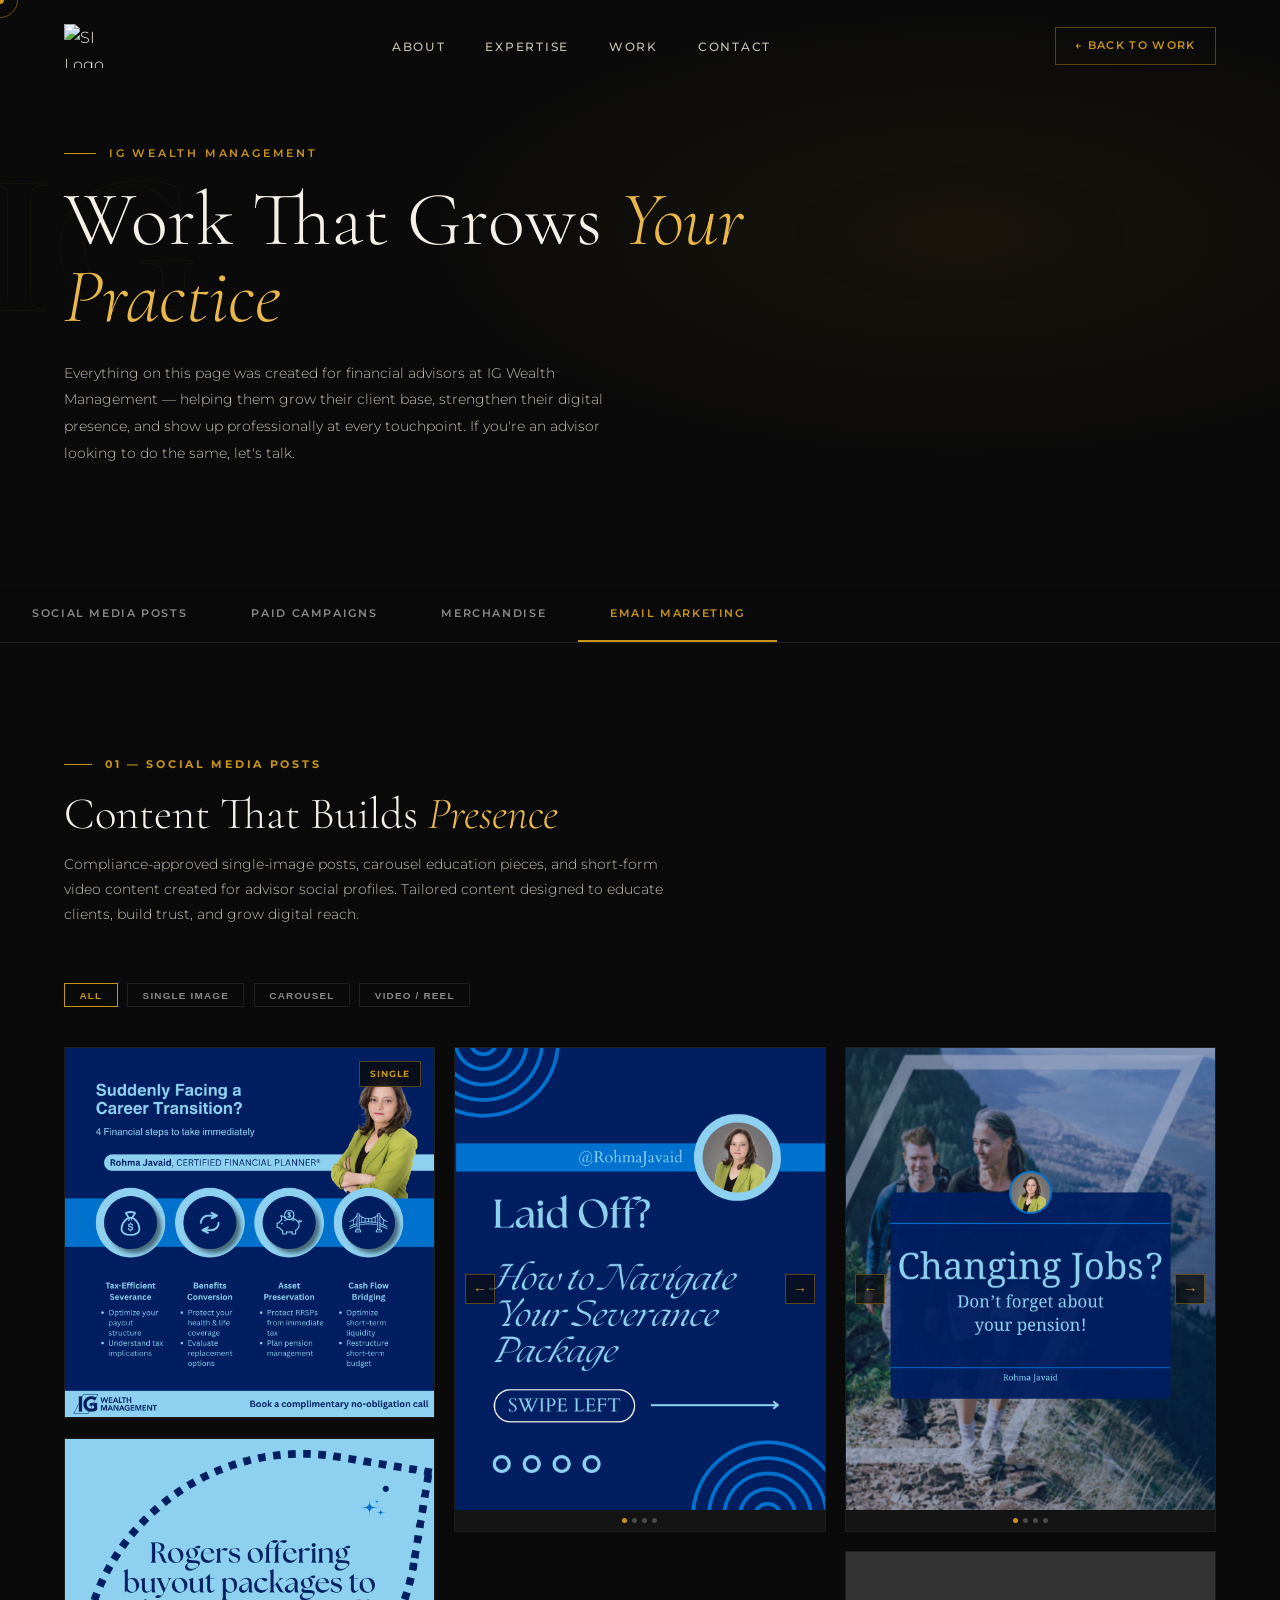
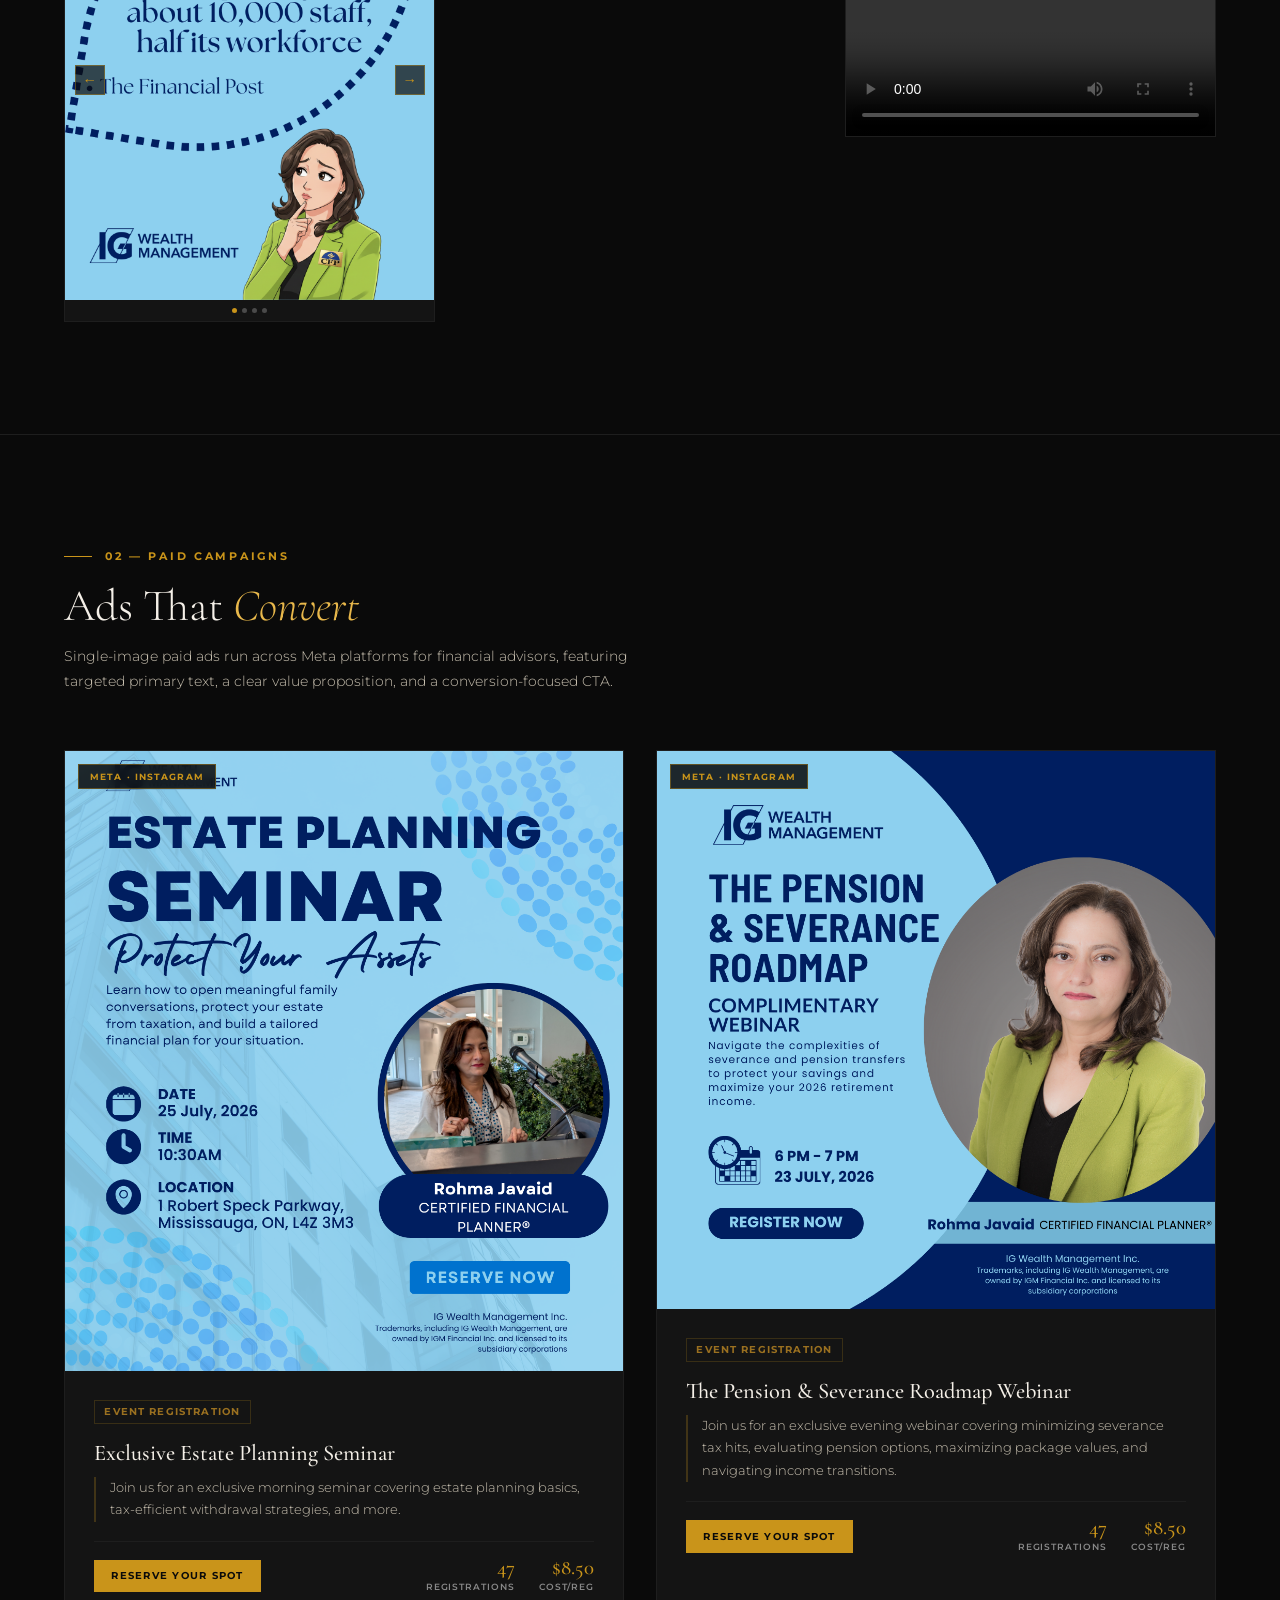
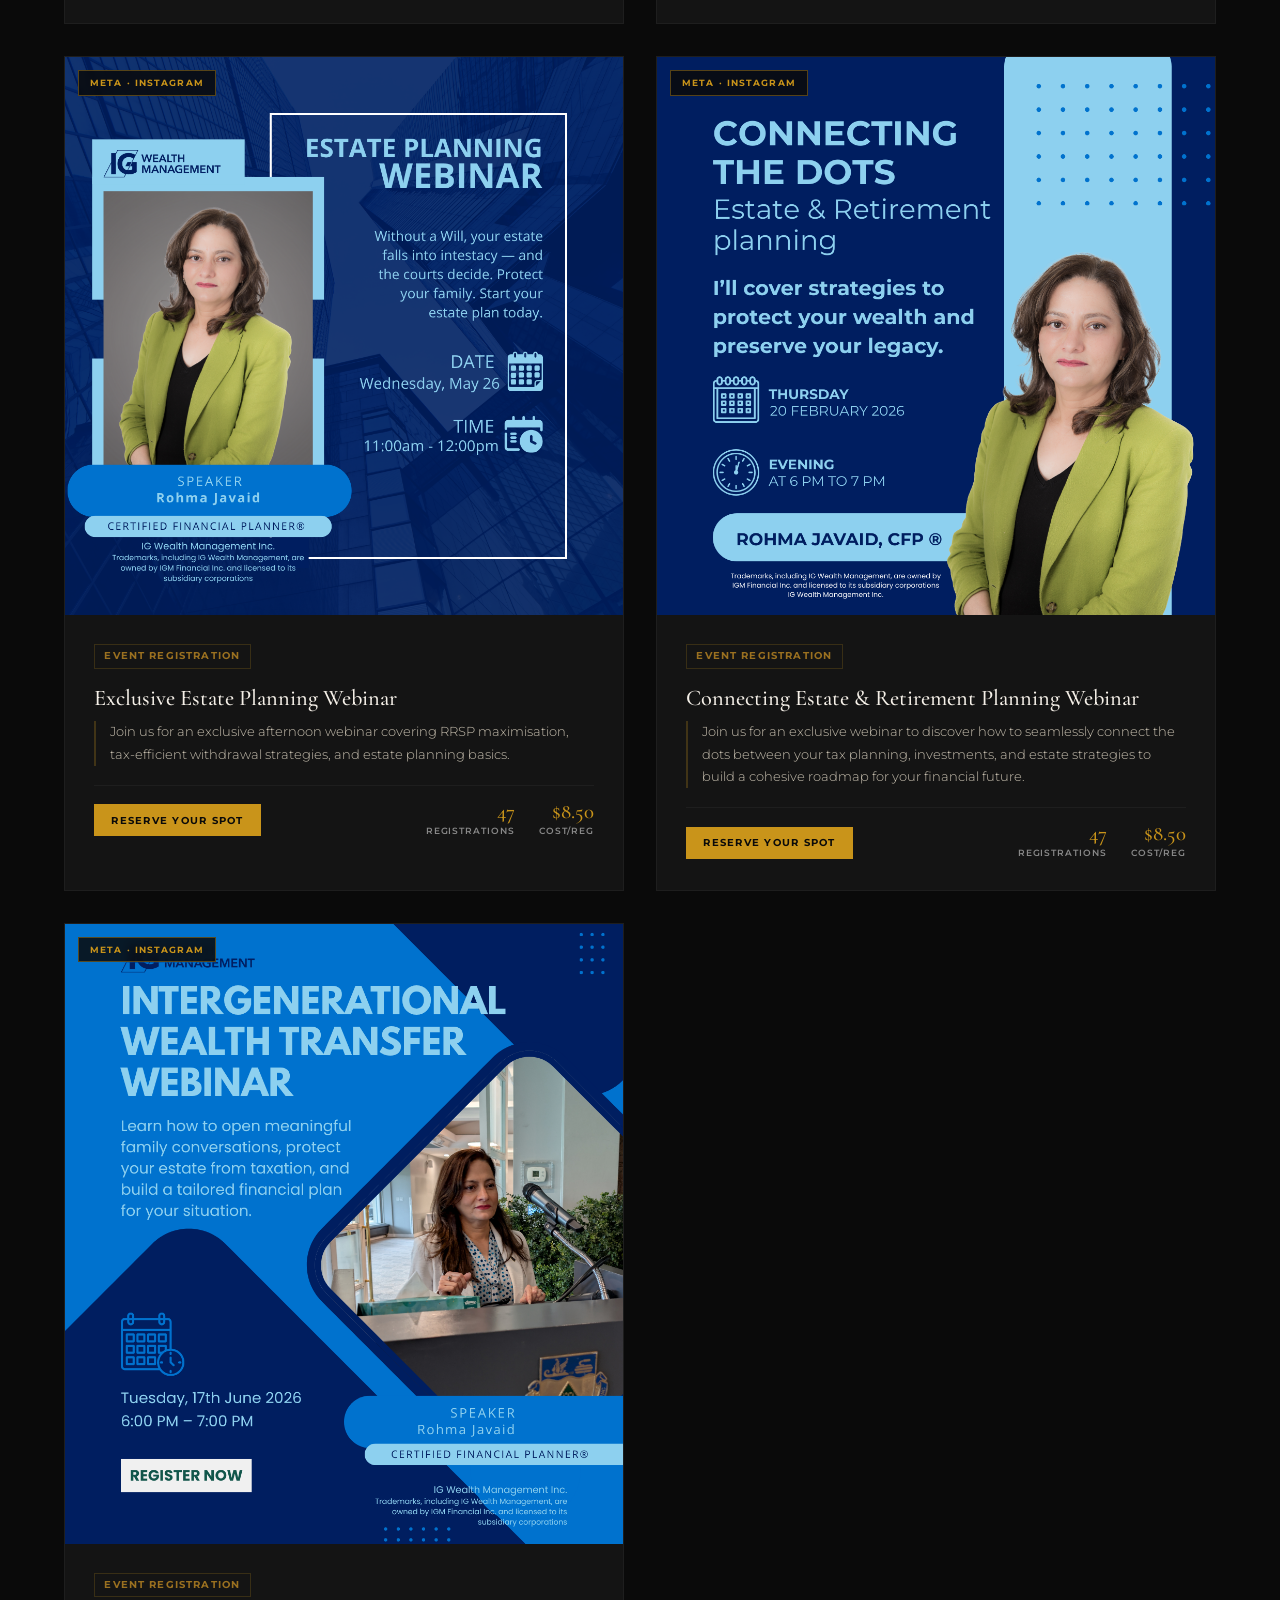
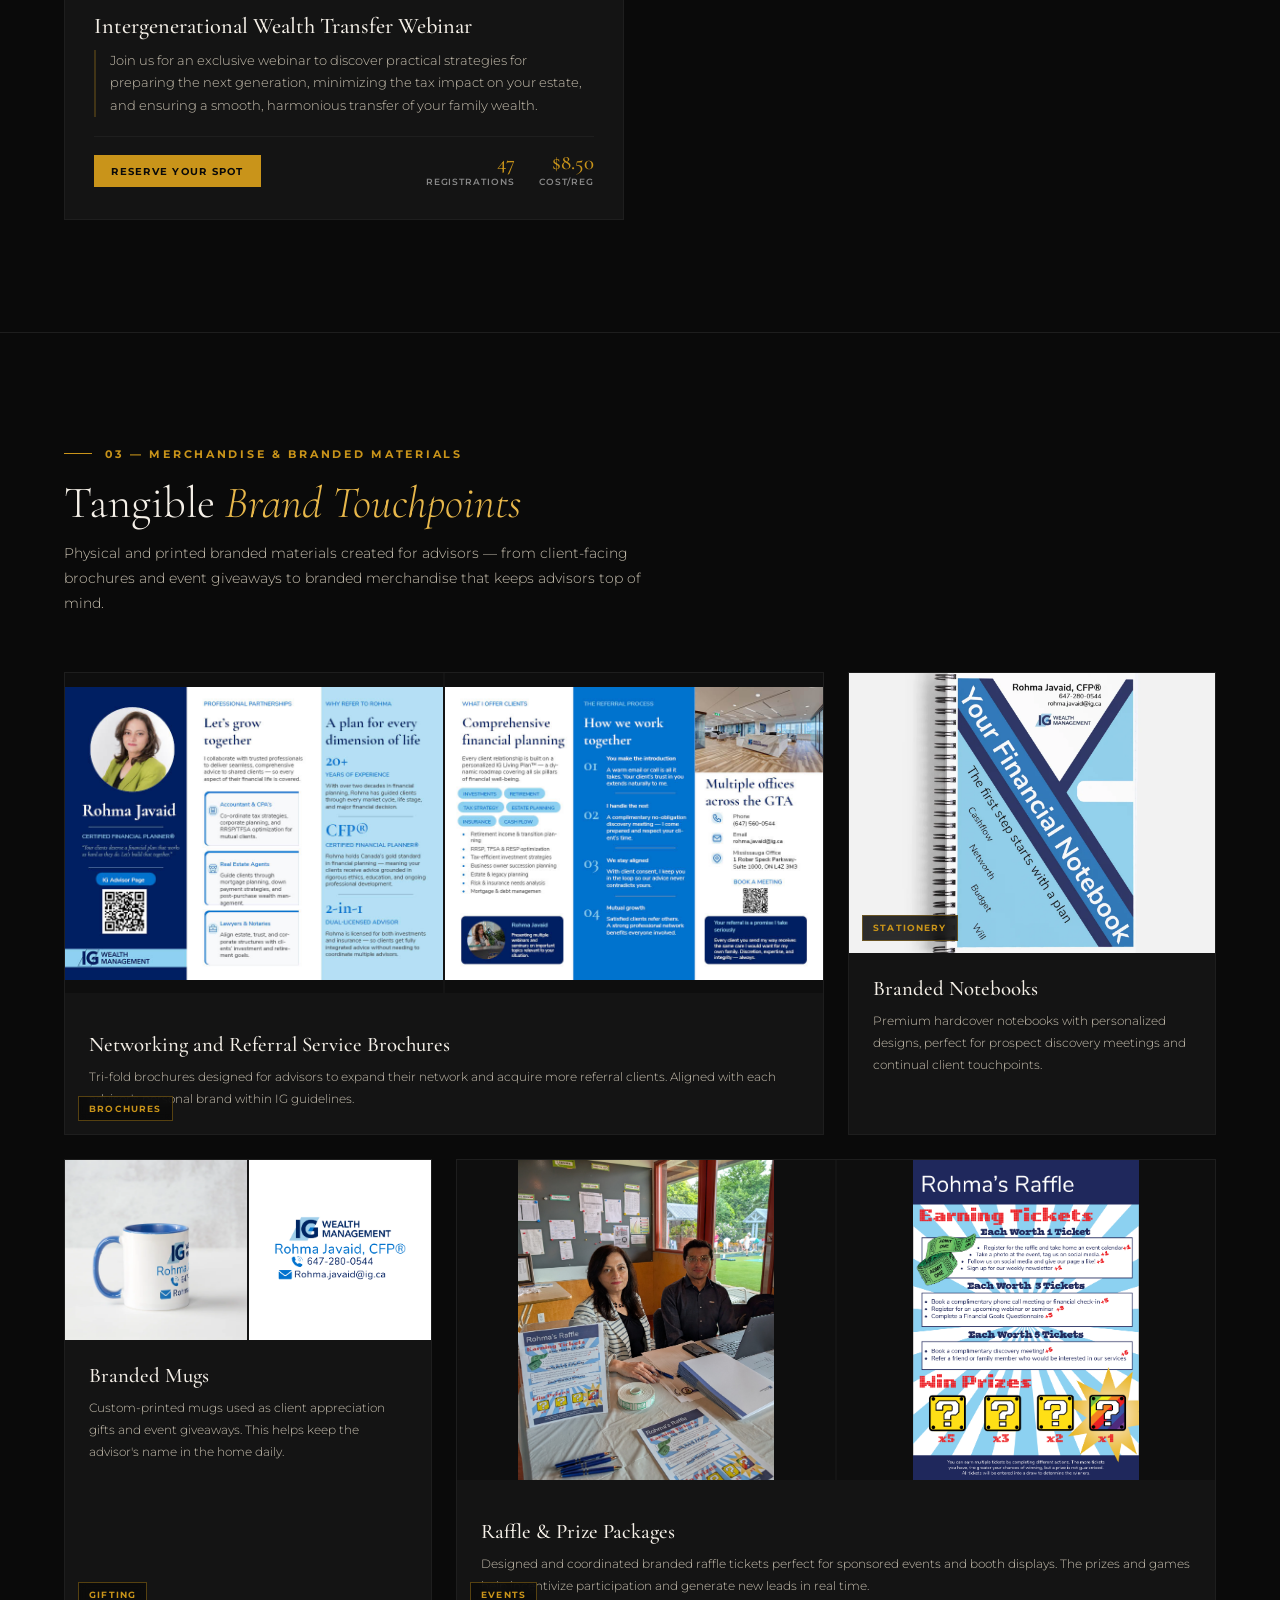
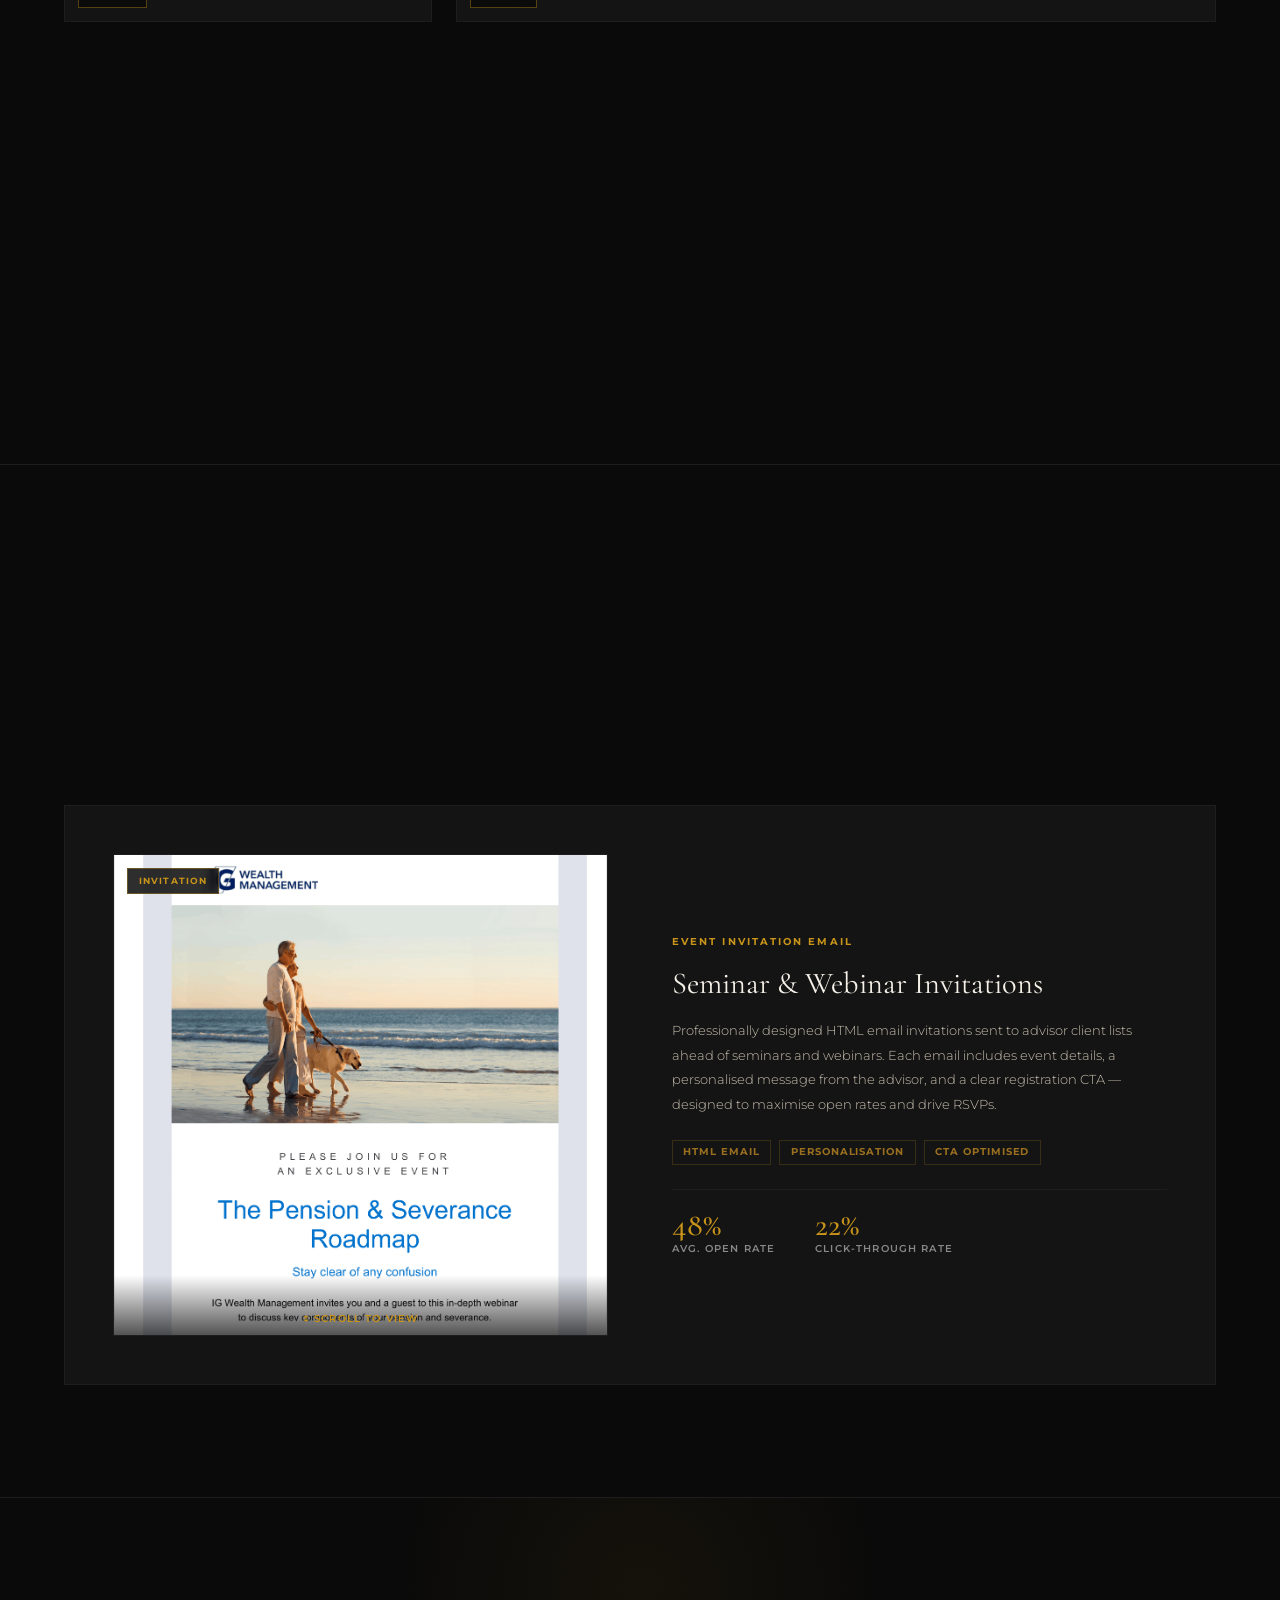
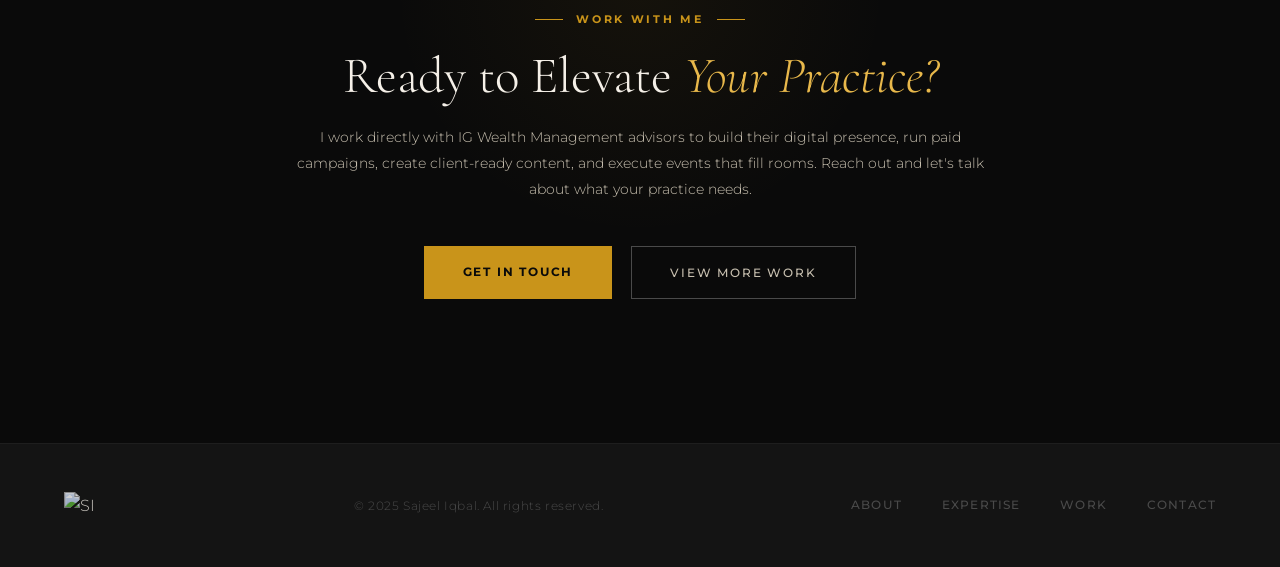
==== commit 7025fa80: "Add files via upload" ====
--- a/IG-Projects.html
+++ b/IG-Projects.html
@@ -647,7 +647,7 @@
   <!-- NAV -->
   <nav class="nav" id="nav">
     <a href="index.html" class="nav-logo">
-      <img src="img/Initials logo.png" alt="SI Logo" />
+      <img src="img/initials-logo.png" alt="SI Logo" />
     </a>
     <ul class="nav-links">
       <li><a href="index.html#about" class="nav-link">About</a></li>
@@ -1649,7 +1649,7 @@
   <!-- FOOTER -->
   <footer class="footer">
     <div class="footer-inner">
-      <img src="img/Initials logo.png" alt="SI" class="footer-logo" />
+      <img src="img/initials-logo.png" alt="SI" class="footer-logo" />
       <p class="footer-copy">© 2025 Sajeel Iqbal. All rights reserved.</p>
       <div class="footer-links">
         <a href="index.html#about">About</a>
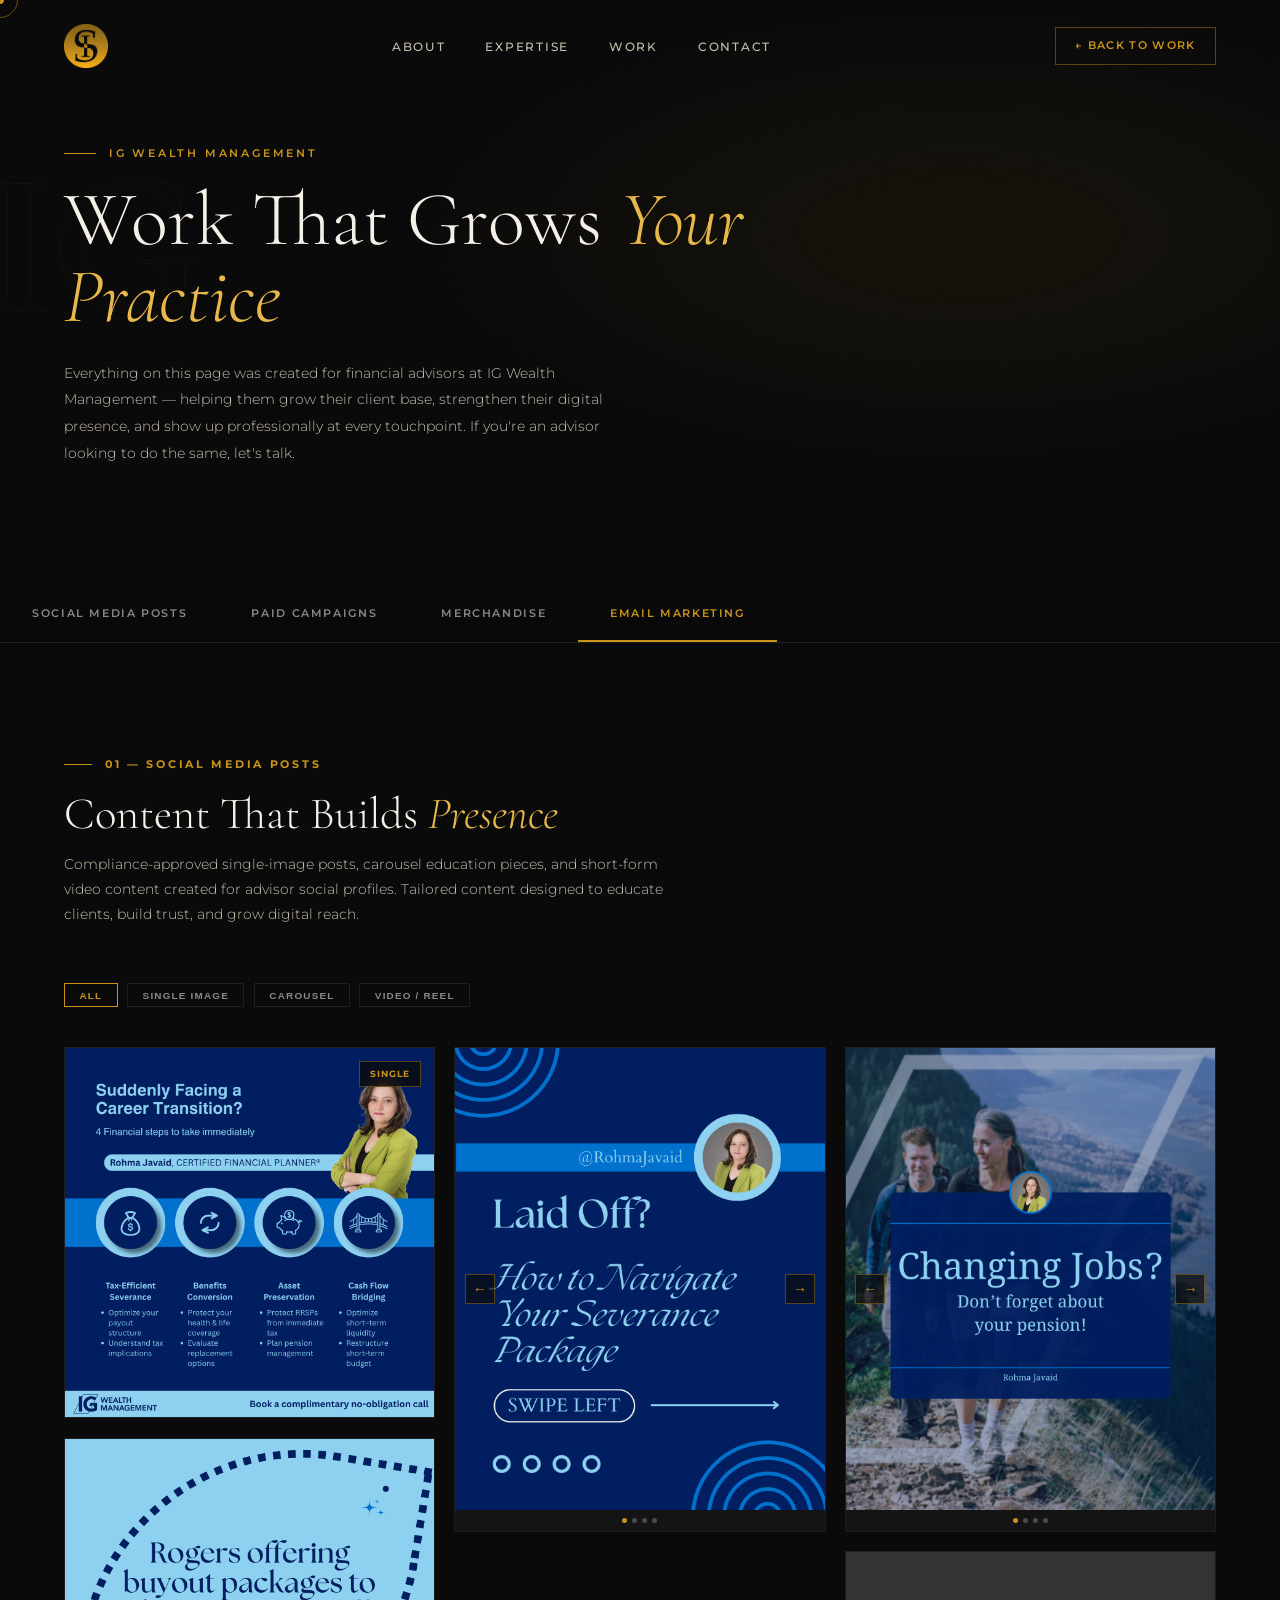
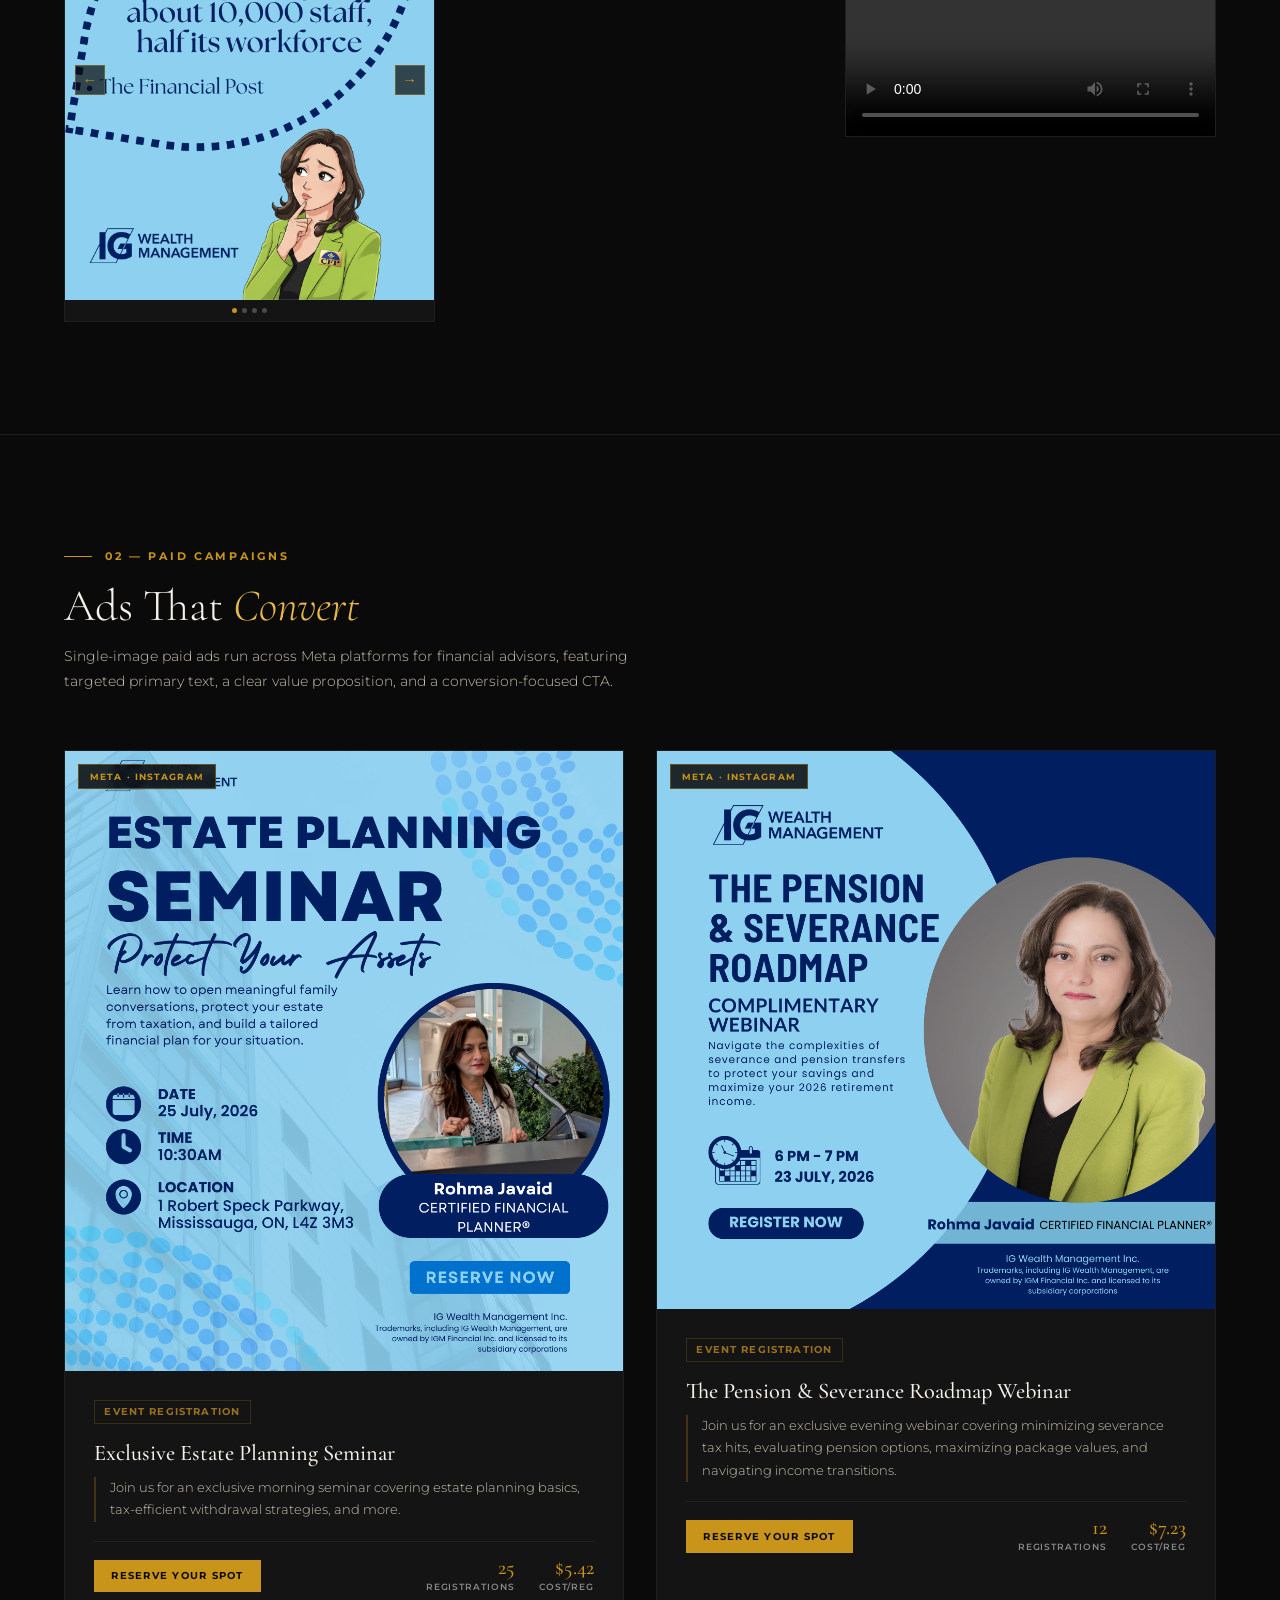
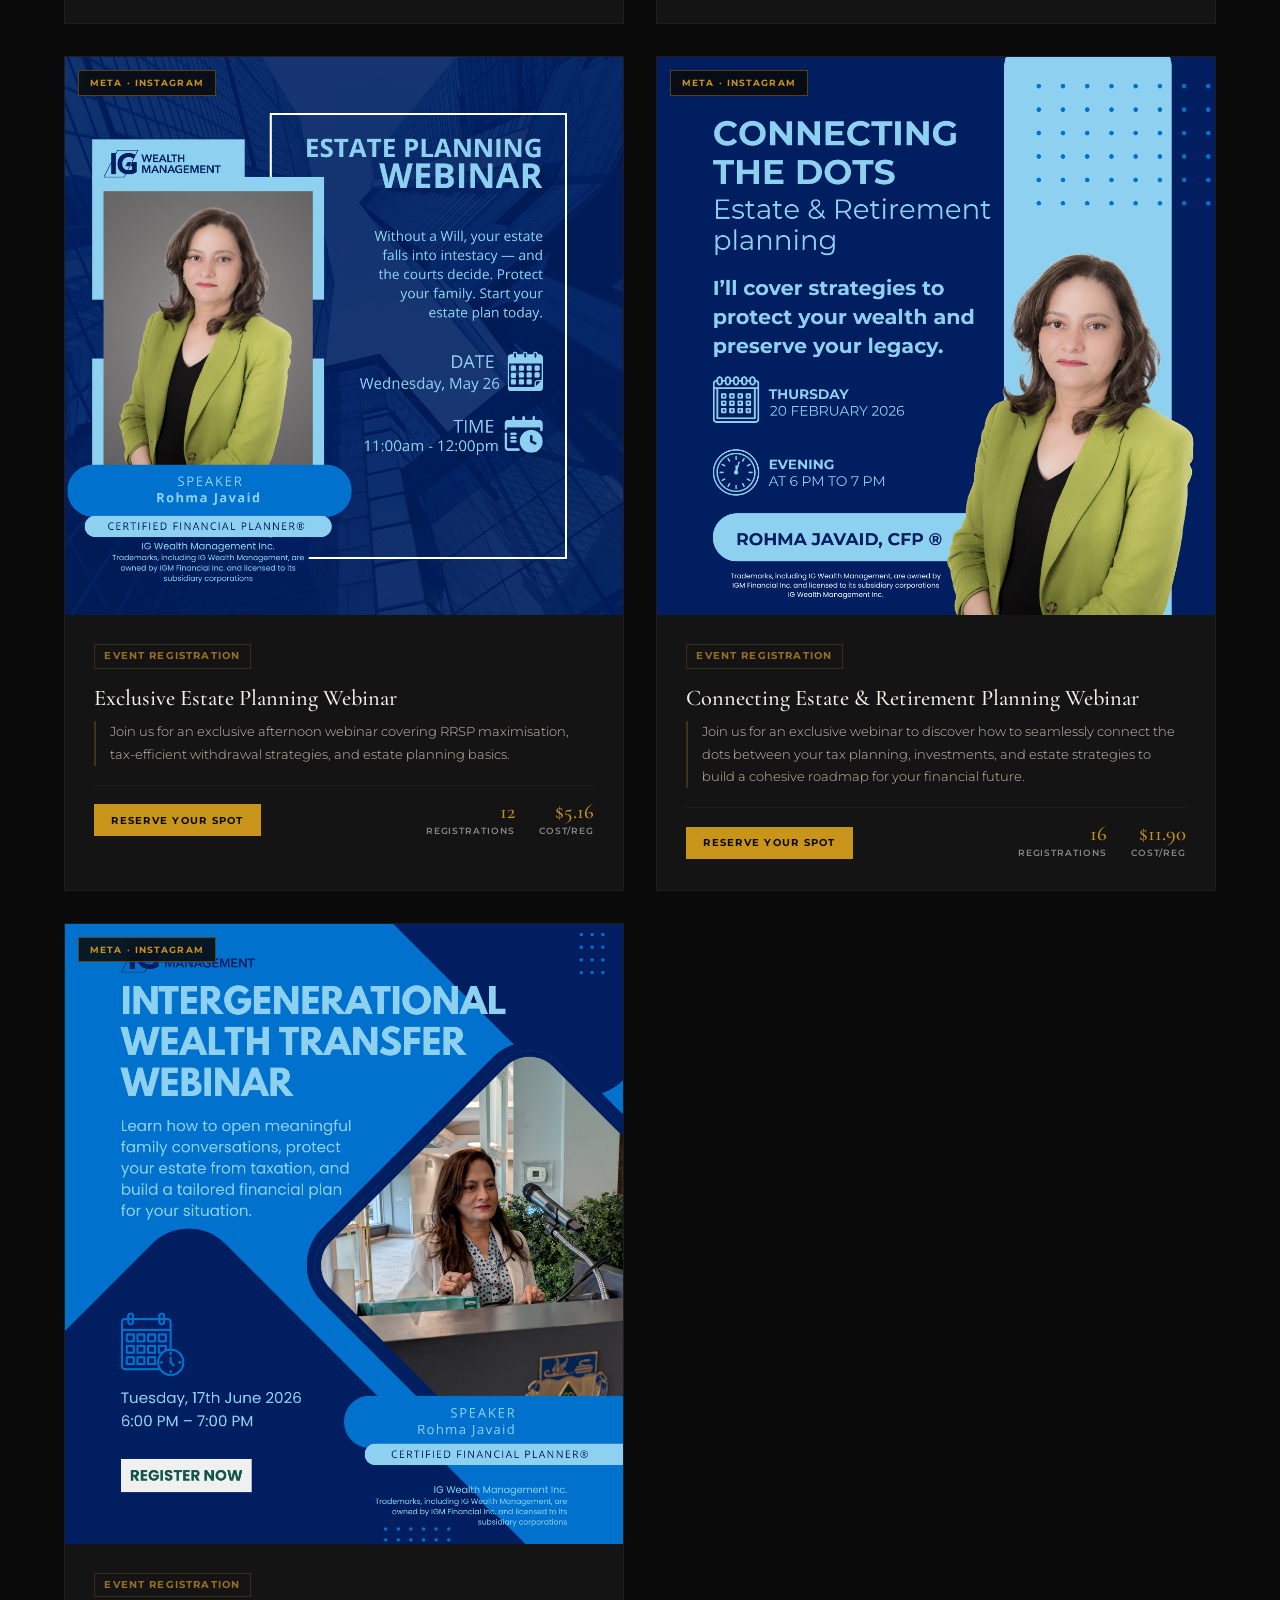
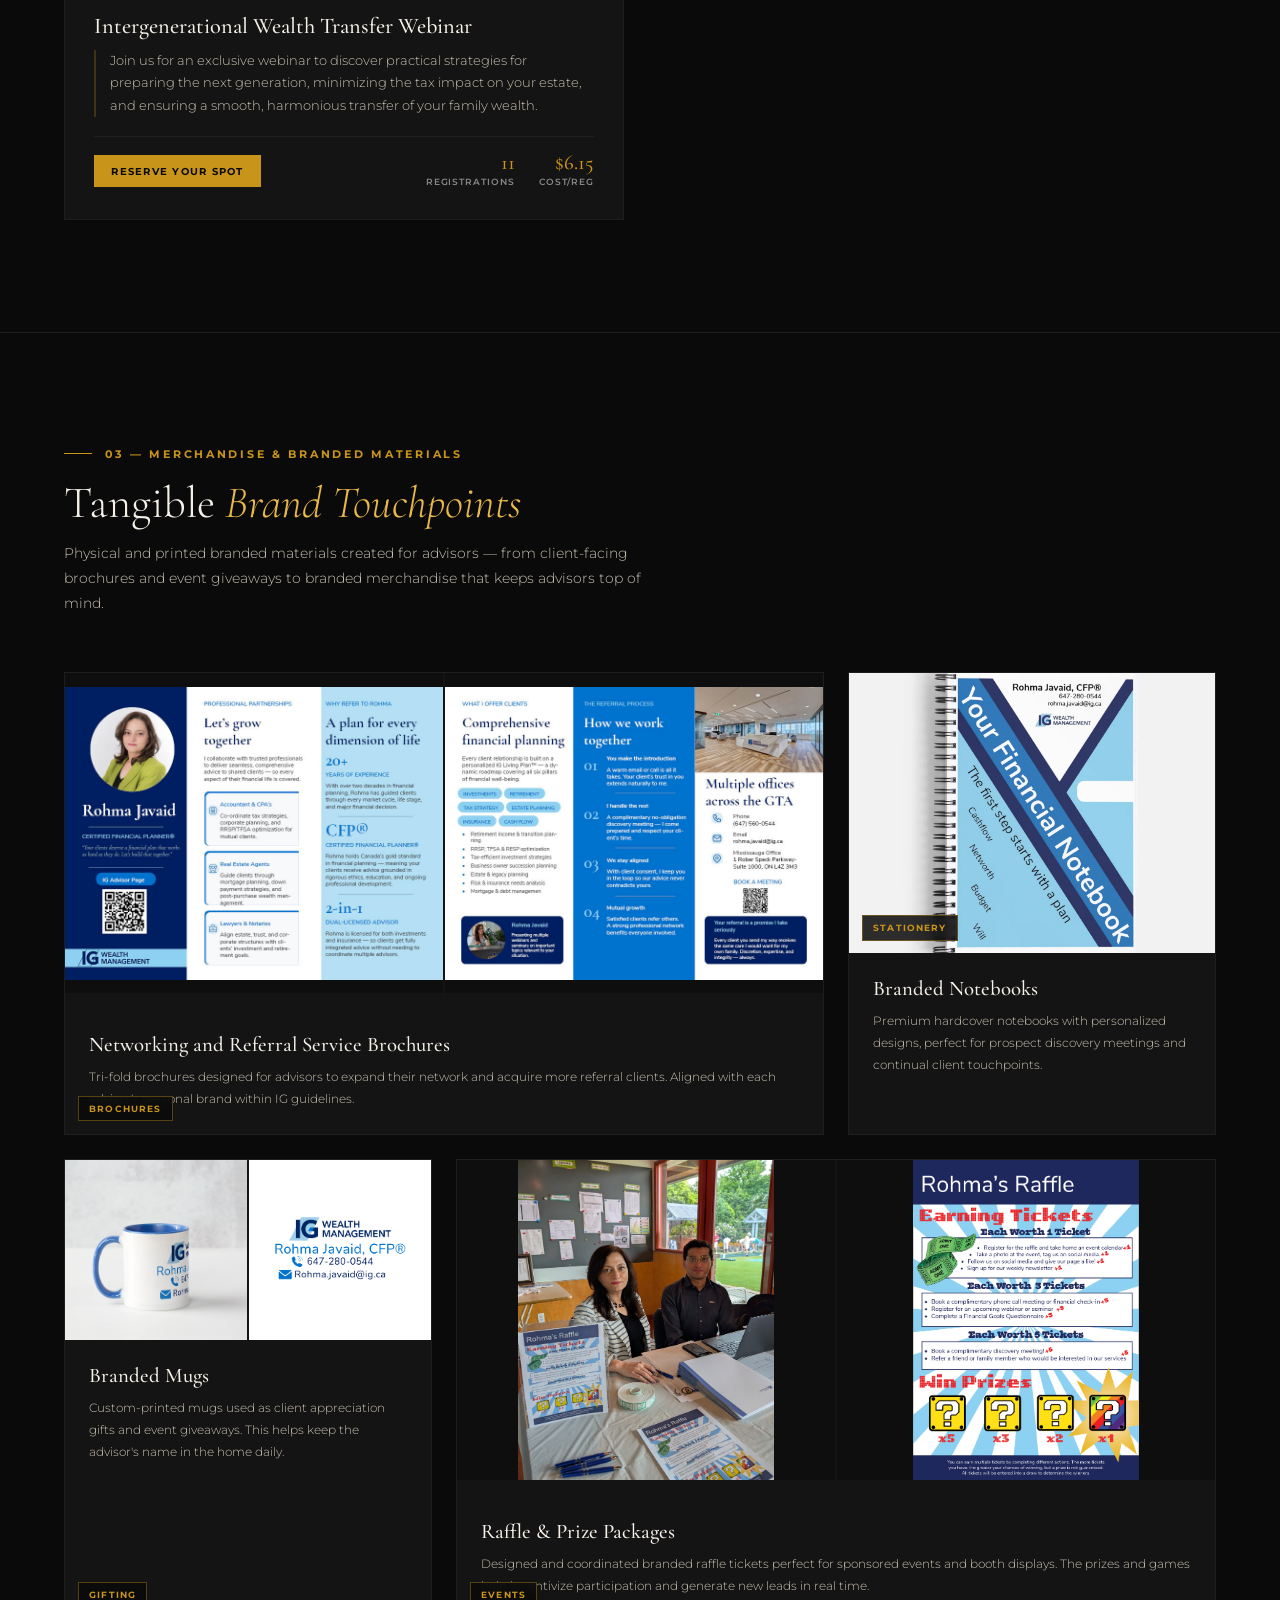
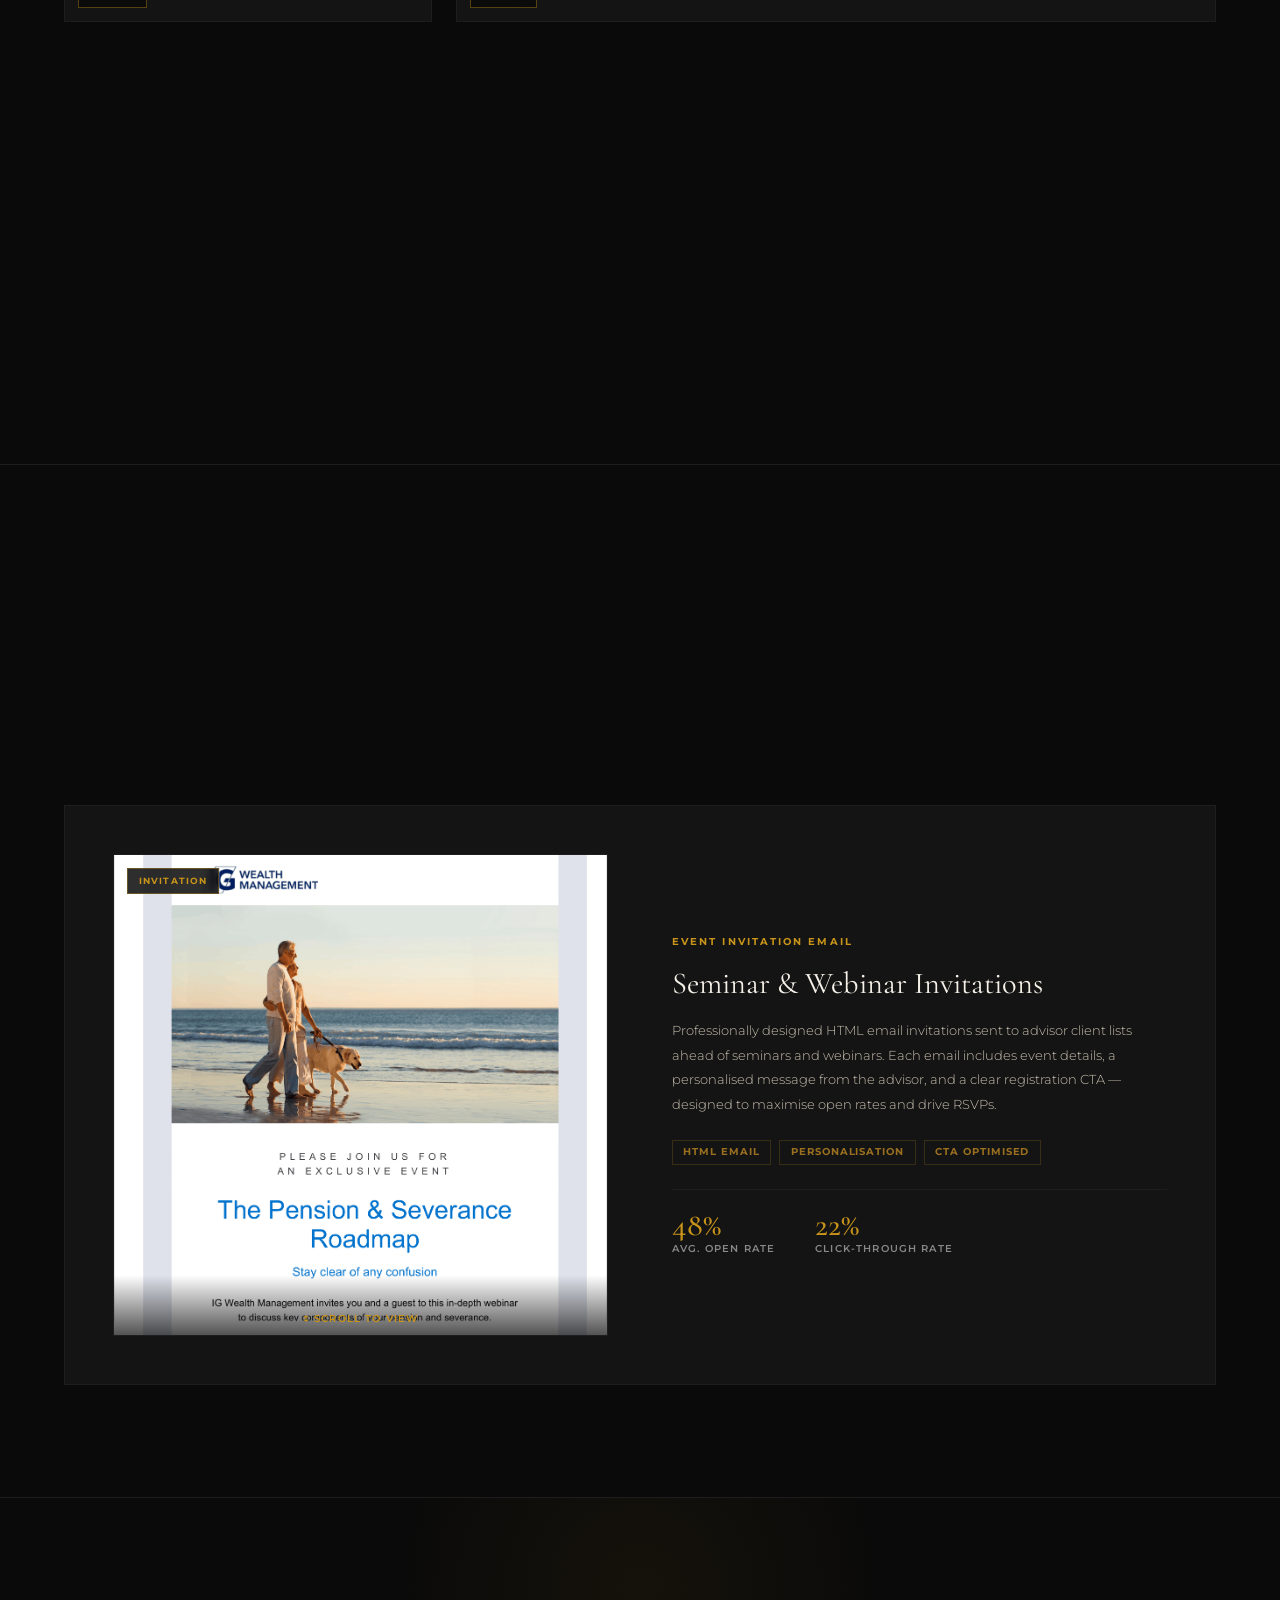
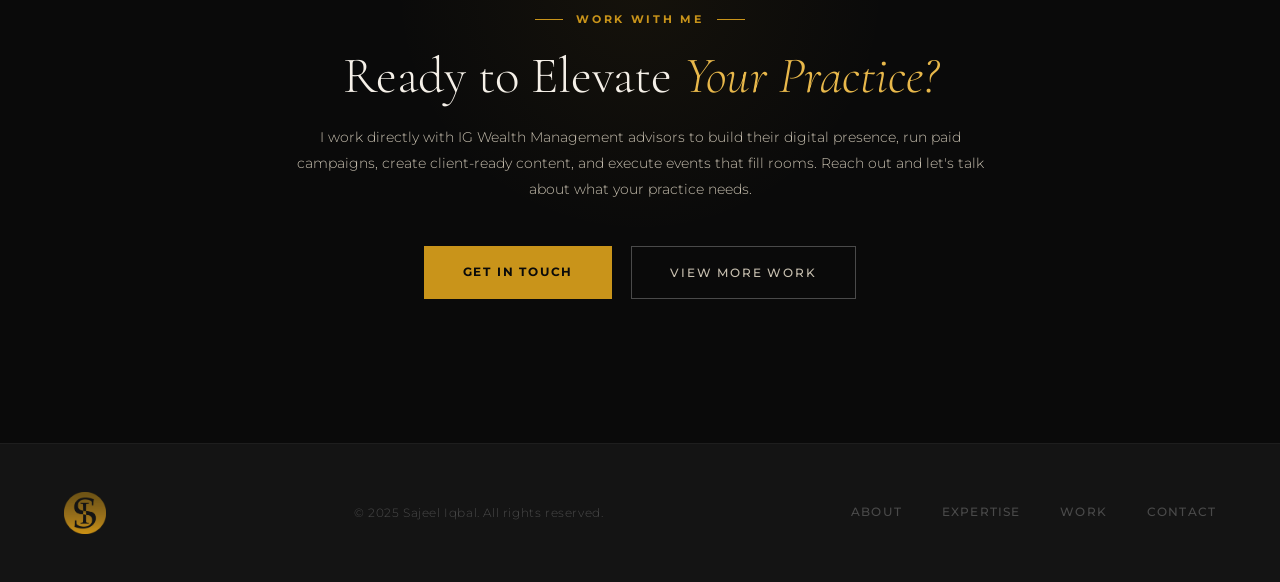
==== commit b34c068c: "Add files via upload" ====
--- a/IG-Projects.html
+++ b/IG-Projects.html
@@ -988,11 +988,11 @@
             <span class="ad-cta-btn">Reserve Your Spot</span>
             <div class="ad-results">
               <div class="ad-result-item">
-                <div class="ad-result-val">47</div>
+                <div class="ad-result-val">25</div>
                 <div class="ad-result-lbl">Registrations</div>
               </div>
               <div class="ad-result-item">
-                <div class="ad-result-val">$8.50</div>
+                <div class="ad-result-val">$5.42</div>
                 <div class="ad-result-lbl">Cost/Reg</div>
               </div>
             </div>
@@ -1020,11 +1020,11 @@
             <span class="ad-cta-btn">Reserve Your Spot</span>
             <div class="ad-results">
               <div class="ad-result-item">
-                <div class="ad-result-val">47</div>
+                <div class="ad-result-val">12</div>
                 <div class="ad-result-lbl">Registrations</div>
               </div>
               <div class="ad-result-item">
-                <div class="ad-result-val">$8.50</div>
+                <div class="ad-result-val">$7.23</div>
                 <div class="ad-result-lbl">Cost/Reg</div>
               </div>
             </div>
@@ -1051,11 +1051,11 @@
             <span class="ad-cta-btn">Reserve Your Spot</span>
             <div class="ad-results">
               <div class="ad-result-item">
-                <div class="ad-result-val">47</div>
+                <div class="ad-result-val">12</div>
                 <div class="ad-result-lbl">Registrations</div>
               </div>
               <div class="ad-result-item">
-                <div class="ad-result-val">$8.50</div>
+                <div class="ad-result-val">$5.16</div>
                 <div class="ad-result-lbl">Cost/Reg</div>
               </div>
             </div>
@@ -1082,11 +1082,11 @@
             <span class="ad-cta-btn">Reserve Your Spot</span>
             <div class="ad-results">
               <div class="ad-result-item">
-                <div class="ad-result-val">47</div>
+                <div class="ad-result-val">16</div>
                 <div class="ad-result-lbl">Registrations</div>
               </div>
               <div class="ad-result-item">
-                <div class="ad-result-val">$8.50</div>
+                <div class="ad-result-val">$11.90</div>
                 <div class="ad-result-lbl">Cost/Reg</div>
               </div>
             </div>
@@ -1113,11 +1113,11 @@
             <span class="ad-cta-btn">Reserve Your Spot</span>
             <div class="ad-results">
               <div class="ad-result-item">
-                <div class="ad-result-val">47</div>
+                <div class="ad-result-val">11</div>
                 <div class="ad-result-lbl">Registrations</div>
               </div>
               <div class="ad-result-item">
-                <div class="ad-result-val">$8.50</div>
+                <div class="ad-result-val">$6.15</div>
                 <div class="ad-result-lbl">Cost/Reg</div>
               </div>
             </div>
